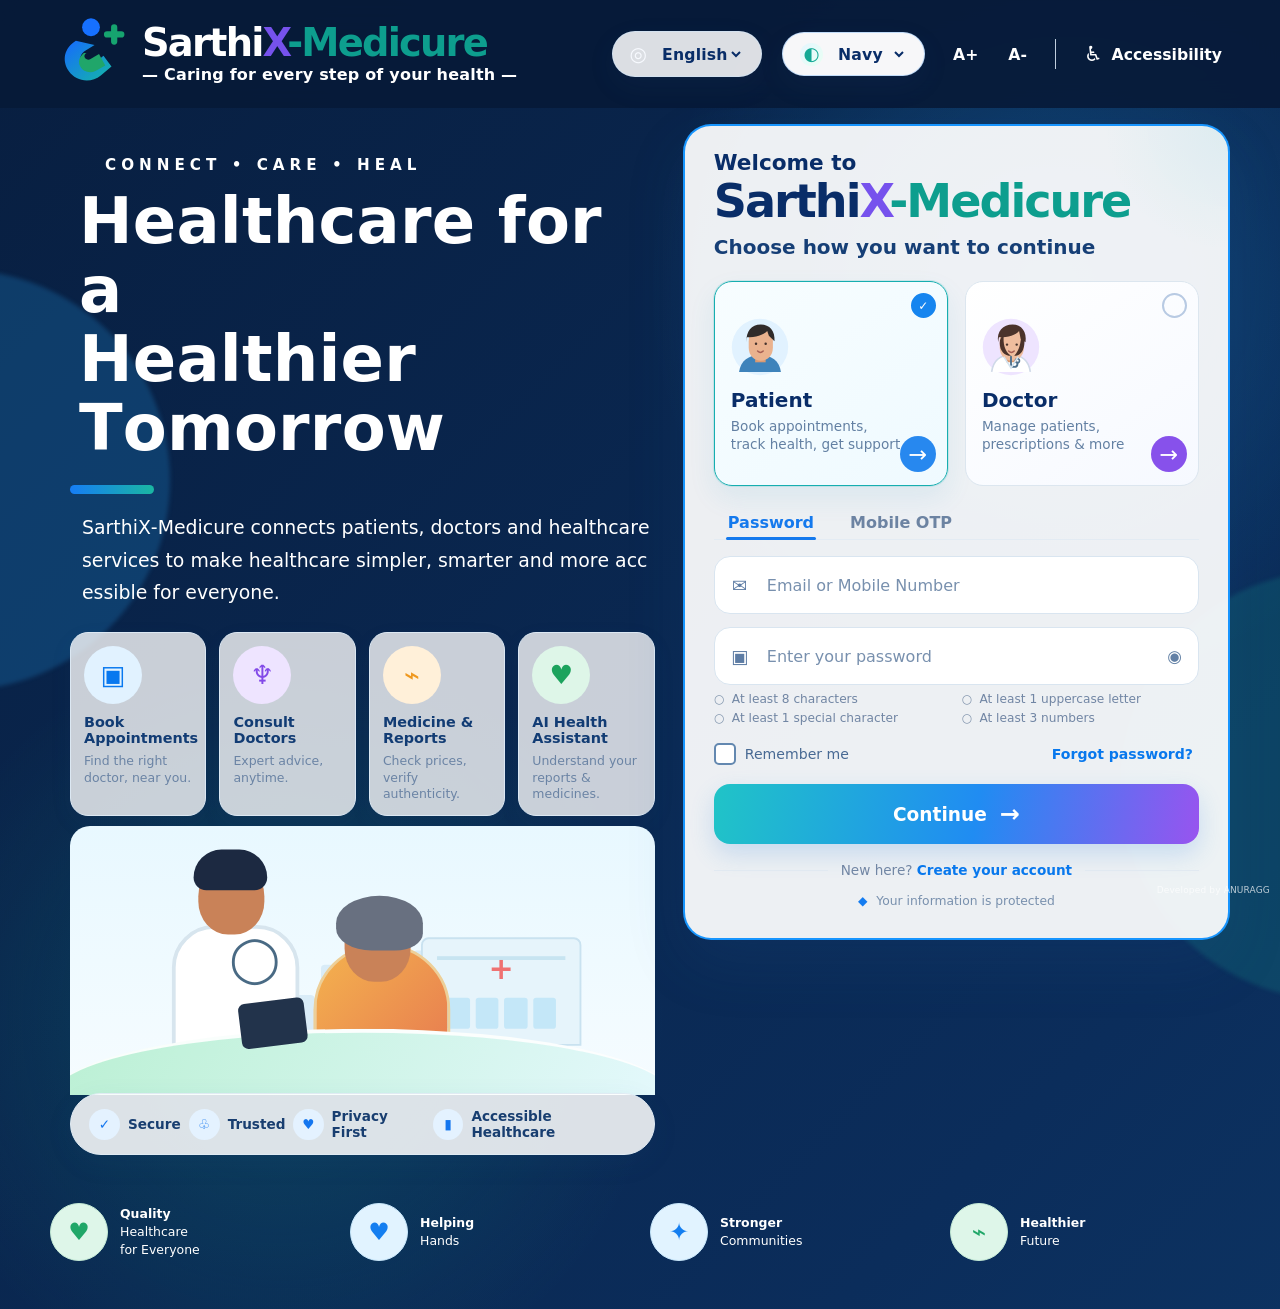
==== index.html @ 6f1f05ec "Upload SarthiX-Medicure project for login" ====
<!DOCTYPE html>
<html lang="en">
<head>
  <meta charset="UTF-8">
  <meta name="viewport" content="width=device-width, initial-scale=1, viewport-fit=cover">
  <meta name="theme-color" content="#f4fbff">
  <meta name="description" content="SarthiX-Medicure — healthcare made simpler, smarter and more accessible.">
  <title>SarthiX-Medicure | Healthcare for a Healthier Tomorrow</title>
  <link rel="stylesheet" href="styles.css">
</head>
<body>
  <div class="page-shell">
    <header class="topbar container">
      <a class="brand" href="#" aria-label="SarthiX-Medicure home">
        <span class="brand-mark" aria-hidden="true">
          <svg viewBox="0 0 92 92" role="img">
            <defs>
              <linearGradient id="logoBlue" x1="0" y1="0" x2="1" y2="1">
                <stop offset="0" stop-color="#1669ff"/>
                <stop offset="1" stop-color="#14b8a6"/>
              </linearGradient>
            </defs>
            <circle cx="46" cy="16" r="10" fill="#1670ff"/>
            <path d="M29 31c-13 8-16 22-8 34 8 12 25 14 36 5l12-10-9-12-11 9c-5 4-12 2-14-3-2-5 0-9 5-12l10-6z" fill="url(#logoBlue)"/>
            <path d="M38 45c-5 4-7 10-4 15 3 6 11 8 17 5l11-6-7-13-10 6c-2 1-5 0-6-2-1-2 0-4 2-5z" fill="#20a66a"/>
            <path d="M64 24h16M72 16v16" stroke="#16a46f" stroke-width="7" stroke-linecap="round"/>
          </svg>
        </span>
        <span class="brand-copy">
          <span class="brand-name"><strong>Sarthi</strong><b>X</b><em>-Medicure</em></span>
          <span class="brand-tagline" lang="hi">— सेहत की हर बात, अपनों के साथ —</span>
        </span>
      </a>

      <div class="utility-nav" aria-label="Accessibility and language controls">
        <label class="language-select">
          <span class="sr-only">Language</span>
          <span class="globe" aria-hidden="true">◎</span>
          <select id="languageSelect">
            <option value="en">English</option>
            <option value="hi">हिन्दी</option>
          </select>
        </label>
        <label class="theme-select">
          <span class="sr-only">Background theme</span>
          <span class="theme-icon" aria-hidden="true">◐</span>
          <select id="themeSelect" aria-label="Background theme">
            <option value="navy">Navy</option>
            <option value="dark">Dark</option>
            <option value="white">White</option>
          </select>
        </label>
        <div class="font-controls" aria-label="Text size">
          <button type="button" id="fontIncrease" aria-label="Increase text size">A+</button>
          <button type="button" id="fontDecrease" aria-label="Decrease text size">A-</button>
        </div>
        <span class="divider" aria-hidden="true"></span>
        <button class="accessibility-btn" id="accessibilityBtn" type="button"
                aria-expanded="false" aria-haspopup="true" aria-controls="accessibilityMenu"
                aria-label="Accessibility options: Accessible Healthcare for Better India">
          <span class="person-icon" aria-hidden="true">♿</span>
          Accessibility
        </button>
      </div>
    </header>

    <main class="main-grid container">
      <section class="hero" aria-labelledby="heroTitle">
        <div class="eyebrow">CONNECT <span>•</span> CARE <span>•</span> HEAL</div>
        <h1 id="heroTitle" lang="en">Healthcare for a<br><span>Healthier</span> Tomorrow</h1>
        <div class="accent-line" aria-hidden="true"></div>
        <p class="hero-description" id="heroDescription" lang="en">
          SarthiX-Medicure connects patients, doctors and healthcare services to make
          healthcare simpler, smarter and more accessible for everyone.
        </p>

        <div class="feature-grid" aria-label="Key services">
          <button class="feature-card" type="button" data-feature="appointments">
            <span class="feature-icon blue" aria-hidden="true">▣</span>
            <strong>Book Appointments</strong>
            <small>Find the right doctor, near you.</small>
          </button>
          <button class="feature-card" type="button" data-feature="doctors">
            <span class="feature-icon purple" aria-hidden="true">♆</span>
            <strong>Consult Doctors</strong>
            <small>Expert advice, anytime.</small>
          </button>
          <button class="feature-card" type="button" data-feature="medicine">
            <span class="feature-icon orange" aria-hidden="true">⌁</span>
            <strong>Medicine &amp; Reports</strong>
            <small>Check prices, verify authenticity.</small>
          </button>
          <button class="feature-card" type="button" data-feature="assistant">
            <span class="feature-icon green" aria-hidden="true">♥</span>
            <strong>AI Health Assistant</strong>
            <small>Understand your reports &amp; medicines.</small>
          </button>
        </div>

        <div class="doctor-scene" aria-hidden="true">
          <div class="scene-stage">
          <div class="skyline">
            <i></i><i></i><i></i><i></i><i></i><i></i>
          </div>
          <div class="hospital">
            <span class="cross">+</span>
            <div class="hospital-windows"><i></i><i></i><i></i><i></i></div>
          </div>
          <div class="doctor-person">
            <div class="hair"></div>
            <div class="head"></div>
            <div class="coat"></div>
            <div class="stethoscope">◯</div>
          </div>
          <div class="patient-person">
            <div class="hair"></div>
            <div class="head"></div>
            <div class="saree"></div>
          </div>
          <div class="tablet"></div>
          <div class="scene-wave"></div>
          </div>
          <img class="doctor-scene-image" src="download.png" alt="">
        </div>

        <div class="trust-bar" aria-label="Trust highlights">
          <span><b class="trust-icon">✓</b> Secure</span>
          <span><b class="trust-icon">♧</b> Trusted</span>
          <span><b class="trust-icon">♥</b> Privacy First</span>
          <span><b class="trust-icon">▮</b> Accessible Healthcare</span>
        </div>
      </section>

      <section class="login-panel" aria-labelledby="loginTitle">
        <div class="login-inner">
          <p class="welcome">Welcome to</p>
          <h2 id="loginTitle"><strong>Sarthi</strong><b>X</b><em>-Medicure</em></h2>
          <p class="choose-text">Choose how you want to continue</p>

          <div class="role-grid" role="radiogroup" aria-label="Choose account type">
            <button class="role-card selected" type="button" role="radio" aria-checked="true" data-role="patient">
              <span class="role-check">✓</span>
              <span class="role-avatar patient-avatar" aria-hidden="true">
                <svg viewBox="0 0 72 72" focusable="false">
                  <circle cx="36" cy="36" r="35" fill="#e1f2ff"/>
                  <path d="M10 67c2-14 12-21 26-21s24 7 26 21" fill="#3e83bb"/>
                  <path d="M30 42h13v13H30z" fill="#d99a73"/>
                  <path d="M22 29c0-11 6-18 15-18s15 7 15 18v8c0 10-7 16-15 16s-15-6-15-16z" fill="#eab28e"/>
                  <path d="M19 30c0-14 6-22 18-22 11 0 18 8 17 21l-7-7-2-6c-5 5-14 8-26 8z" fill="#302b2a"/>
                  <path d="M31 32h.1M43 32h.1" stroke="#46342e" stroke-width="3" stroke-linecap="round"/>
                  <path d="M33 41c2 2 5 2 7 0" fill="none" stroke="#a65f54" stroke-width="1.8" stroke-linecap="round"/>
                </svg>
              </span>
              <span class="role-name">Patient</span>
              <span class="role-description">Book appointments,<br>track health, get support</span>
              <span class="role-arrow" aria-hidden="true">→</span>
            </button>
            <button class="role-card" type="button" role="radio" aria-checked="false" data-role="doctor">
              <span class="role-check"></span>
              <span class="role-avatar doctor-avatar" aria-hidden="true">
                <svg viewBox="0 0 72 72" focusable="false">
                  <circle cx="36" cy="36" r="35" fill="#eee4ff"/>
                  <path d="M12 67c2-14 11-21 24-21s22 7 24 21" fill="#fff" stroke="#cfd9e8" stroke-width="2"/>
                  <path d="M30 42h13v13H30z" fill="#d99a73"/>
                  <path d="M22 28c0-11 6-18 15-18s15 7 15 18v9c0 10-7 16-15 16s-15-6-15-16z" fill="#efbd9e"/>
                  <path d="M20 30c-2-14 6-22 18-22 11 0 18 9 16 22l-6-4-2-10c-4 5-13 8-25 8z" fill="#4b332b"/>
                  <path d="M27 21c-1 11 1 20 9 26-8 0-14-6-14-16 0-5 2-8 5-10zM49 20c4 5 5 12 2 19-2 5-6 8-11 8 7-7 8-17 9-27z" fill="#4b332b"/>
                  <path d="M31 33h.1M43 33h.1" stroke="#49352e" stroke-width="3" stroke-linecap="round"/>
                  <path d="M33 41c2 2 5 2 7 0" fill="none" stroke="#a65f54" stroke-width="1.8" stroke-linecap="round"/>
                  <path d="M36 48v9c0 5 8 5 8 0v-2" fill="none" stroke="#4d6f8c" stroke-width="2.3" stroke-linecap="round"/>
                  <circle cx="44" cy="53" r="2.5" fill="none" stroke="#4d6f8c" stroke-width="2"/>
                  <path d="M27 48l9 14 9-14" fill="none" stroke="#d4e3ef" stroke-width="2"/>
                </svg>
              </span>
              <span class="role-name">Doctor</span>
              <span class="role-description">Manage patients,<br>prescriptions &amp; more</span>
              <span class="role-arrow" aria-hidden="true">→</span>
            </button>
          </div>

          <div class="auth-tabs" role="tablist" aria-label="Sign in method">
            <button class="auth-tab active" type="button" role="tab" aria-selected="true" data-auth="password">Password</button>
            <button class="auth-tab" type="button" role="tab" aria-selected="false" data-auth="otp">Mobile OTP</button>
          </div>

          <form id="loginForm" novalidate>
            <div class="field">
              <label for="identity">Email or Mobile Number</label>
              <div class="input-wrap">
                <span class="input-icon" id="identityIcon" aria-hidden="true">✉</span>
                <span class="phone-prefix hidden" id="identityPhonePrefix" aria-hidden="true">
                  <svg class="phone-icon" viewBox="0 0 24 24" focusable="false">
                    <path d="M22 16.92v3a2 2 0 0 1-2.18 2A19.8 19.8 0 0 1 11.19 18a19.5 19.5 0 0 1-6-6A19.8 19.8 0 0 1 2.09 3.18 2 2 0 0 1 4.08 1h3a2 2 0 0 1 2 1.72c.12.96.35 1.9.69 2.8a2 2 0 0 1-.45 2.11L8.05 8.9a16 16 0 0 0 6 6l1.27-1.27a2 2 0 0 1 2.11-.45c.9.34 1.84.57 2.8.69A2 2 0 0 1 22 16.92z"/>
                  </svg>
                  +91
                </span>
                <input id="identity" name="identity" type="text" autocomplete="username"
                       placeholder="Email or Mobile Number" required>
              </div>
              <small class="field-error" id="identityError" aria-live="polite"></small>
            </div>

            <div class="field password-field" id="passwordField">
              <label for="password">Password</label>
              <div class="input-wrap">
                <span class="input-icon" aria-hidden="true">▣</span>
                <input id="password" name="password" type="password" autocomplete="current-password"
                       placeholder="Enter your password" required minlength="8" aria-describedby="loginPasswordChecklist">
                <button class="eye-btn" id="togglePassword" type="button" aria-label="Show password">◉</button>
              </div>
              <small class="field-error" id="passwordError" aria-live="polite"></small>
              <ul class="password-checklist" id="loginPasswordChecklist" aria-label="Password requirements">
                <li data-password-check="length">At least 8 characters</li>
                <li data-password-check="uppercase">At least 1 uppercase letter</li>
                <li data-password-check="special">At least 1 special character</li>
                <li data-password-check="digits">At least 3 numbers</li>
              </ul>
            </div>

            <div class="otp-field field hidden" id="otpField">
              <label for="otp">6-digit OTP</label>
              <div class="input-wrap">
                <span class="input-icon" aria-hidden="true">#</span>
                <input id="otp" name="otp" inputmode="numeric" autocomplete="one-time-code"
                       placeholder="Enter 6-digit OTP" maxlength="6">
              </div>
              <small class="field-error" id="otpError" aria-live="polite"></small>
            </div>

            <div class="form-options" id="passwordOptions">
              <label class="check-label">
                <input id="rememberMe" type="checkbox">
                <span class="custom-check"></span>
                Remember me
              </label>
              <button class="text-link" id="forgotPassword" type="button">Forgot password?</button>
            </div>

            <button class="continue-btn" id="continueBtn" type="submit">
              <span id="continueText">Continue</span>
              <span class="btn-arrow" aria-hidden="true">→</span>
              <span class="spinner" aria-hidden="true"></span>
            </button>

            <div class="create-account">
              <span></span>
              <p>New here? <button type="button" id="createAccount">Create your account</button></p>
              <span></span>
            </div>

            <p class="security-note">
              <span aria-hidden="true">◆</span>
              Your information is protected
            </p>
          </form>
        </div>
      </section>
    </main>

    <div class="side-values container" aria-label="SarthiX values">
      <div><span class="value-icon green">♥</span><p><b>Quality</b><br>Healthcare<br>for Everyone</p></div>
      <div><span class="value-icon blue">♥</span><p><b>Helping</b><br>Hands</p></div>
      <div><span class="value-icon blue">✦</span><p><b>Stronger</b><br>Communities</p></div>
      <div><span class="value-icon green">⌁</span><p><b>Healthier</b><br>Future</p></div>
    </div>
  </div>

  <div class="toast" id="toast" role="status" aria-live="polite"></div>

  <dialog class="modal" id="modal">
    <button class="modal-close" id="modalClose" type="button" aria-label="Close">×</button>
    <div id="modalContent"></div>
  </dialog>

  <div class="accessibility-menu" id="accessibilityMenu" hidden>
    <strong>Accessibility</strong>
    <label><input type="checkbox" id="contrastToggle"> High contrast</label>
    <label><input type="checkbox" id="motionToggle"> Reduce motion</label>
  </div>

  <small class="developer-credit">Developed by ANURAGG</small>

  <script src="script.js"></script>
</body>
</html>
---- styles.css ----
*
{
  box-sizing:border-box
}
@property --page-start
{
  syntax:"<color>";
  inherits:true;
  initial-value:#fff
}
@property --page-middle
{
  syntax:"<color>";
  inherits:true;
  initial-value:#f5fbff
}
@property --page-end
{
  syntax:"<color>";
  inherits:true;
  initial-value:#eefaff
}
@property --page-glow-one
{
  syntax:"<color>";
  inherits:true;
  initial-value:rgba(94,203,255,.18)
}
@property --page-glow-two
{
  syntax:"<color>";
  inherits:true;
  initial-value:rgba(110,238,198,.16)
}
@property --ambient-one
{
  syntax:"<color>";
  inherits:true;
  initial-value:rgba(128,207,255,.18)
}
@property --ambient-two
{
  syntax:"<color>";
  inherits:true;
  initial-value:rgba(90,227,184,.14)
}
:root
{
  --navy:#092d68;
  --blue:#1680f5;
  --teal:#13a995;
  --green:#20a765;
  --purple:#8552ee;
  --ink:#173f77;
  --muted:#6681a7;
  --line:#d8e5f2;
  --white:#fff;
  --bg:#f5fbff;
  --page-start:#fff;
  --page-middle:#f5fbff;
  --page-end:#eefaff;
  --page-glow-one:rgba(94,203,255,.18);
  --page-glow-two:rgba(110,238,198,.16);
  --ambient-one:rgba(128,207,255,.18);
  --ambient-two:rgba(90,227,184,.14);
  --shadow:0 24px 60px rgba(32,94,151,.13);
  --radius:28px;
  --scale:1;
}
html
{
  font-size:calc(16px * var(--scale));
  scroll-behavior:smooth
}
body
{
  margin:0;
  min-height:100vh;
  min-height:100dvh;
  font-family:Inter,ui-sans-serif,system-ui,-apple-system,BlinkMacSystemFont,"Segoe UI",sans-serif;
  color:var(--navy);
  background:
    radial-gradient(circle at 82% 22%,var(--page-glow-one),transparent 25rem),
    radial-gradient(circle at 22% 78%,var(--page-glow-two),transparent 24rem),
    linear-gradient(135deg,var(--page-start) 0%,var(--page-middle) 54%,var(--page-end) 100%);
  background-size:auto,auto,200% 200%;
  background-position:50% 50%,50% 50%,0% 50%;
  animation:bodyBackgroundFlow 24s ease-in-out infinite alternate;
  transition:
    --page-start .8s ease,
    --page-middle .8s ease,
    --page-end .8s ease,
    --page-glow-one .8s ease,
    --page-glow-two .8s ease,
    --ambient-one .8s ease,
    --ambient-two .8s ease;
  overflow-x:hidden
}
body[data-theme="navy"],body[data-theme="dark"]
{
  --navy:#f7faff;
  --ink:#f0f5ff;
  --muted:#c1d0e4
}
body[data-theme="navy"] .brand-name,
body[data-theme="navy"] .brand-tagline,
body[data-theme="navy"] .utility-nav>.font-controls button,
body[data-theme="navy"] .utility-nav>.accessibility-btn,
body[data-theme="navy"] .hero .eyebrow,
body[data-theme="navy"] .hero .eyebrow span,
body[data-theme="navy"] .hero h1,
body[data-theme="navy"] .hero h1 .hero-title-accent,
body[data-theme="navy"] .hero .hero-description,
body[data-theme="navy"] .side-values p,
body[data-theme="navy"] .side-values p b
{
  color:#fff
}
body[data-theme="dark"]
{
  --navy:#63aaff;
  --ink:#80bcff;
  --muted:#a4bddc;
  --blue:#458fff;
  --teal:#ff536b;
  --green:#ff536b
}
body[data-theme="dark"] .brand-name,
body[data-theme="dark"] .utility-nav>.font-controls button,
body[data-theme="dark"] .utility-nav>.accessibility-btn,
body[data-theme="dark"] .hero .eyebrow,
body[data-theme="dark"] .hero h1,
body[data-theme="dark"] .hero .hero-description,
body[data-theme="dark"] .side-values p,
body[data-theme="dark"] .side-values p b
{
  color:#72b2ff
}
body[data-theme="dark"] .brand-name em,
body[data-theme="dark"] .brand-tagline,
body[data-theme="dark"] .hero .eyebrow span,
body[data-theme="dark"] .hero h1 .hero-title-accent,
body[data-theme="dark"] .side-values .value-icon
{
  color:#ff6278
}
body[data-theme="dark"] .accent-line
{
  background:linear-gradient(90deg,#458fff,#ff536b)
}
body[data-theme="white"] .brand-name,
body[data-theme="white"] .brand-tagline,
body[data-theme="white"] .utility-nav>.font-controls button,
body[data-theme="white"] .utility-nav>.accessibility-btn,
body[data-theme="white"] .hero .eyebrow,
body[data-theme="white"] .hero h1,
body[data-theme="white"] .hero .hero-description,
body[data-theme="white"] .side-values p,
body[data-theme="white"] .side-values p b
{
  color:#111
}
body[data-theme="navy"] .topbar::before
{
  background:rgba(7,26,56,.9)
}
body[data-theme="dark"] .topbar::before
{
  background:rgba(16,19,27,.92)
}
.login-panel,.modal
{
  --navy:#092d68;
  --ink:#173f77;
  --muted:#6681a7
}
@keyframes bodyBackgroundFlow
{
  0%
  {
    background-position:50% 50%,50% 50%,0% 50%
  }
  100%
  {
    background-position:50% 50%,50% 50%,100% 50%
  }
}
body:before,body:after
{
  content:"";
  position:fixed;
  z-index:-1;
  pointer-events:none;
  border-radius:50%;
  filter:blur(2px)
}
body:before
{
  width:420px;
  height:420px;
  left:-250px;
  top:30%;
  background:var(--ambient-one);
  animation:ambientDriftOne 20s ease-in-out infinite alternate
}
body:after
{
  width:430px;
  height:430px;
  right:-270px;
  bottom:-100px;
  background:var(--ambient-two);
  animation:ambientDriftTwo 24s ease-in-out infinite alternate
}
@keyframes ambientDriftOne
{
  from
  {
    transform:translate3d(0,0,0) scale(1)
  }
  to
  {
    transform:translate3d(95px,-35px,0) scale(1.14)
  }
}
@keyframes ambientDriftTwo
{
  from
  {
    transform:translate3d(0,0,0) scale(1)
  }
  to
  {
    transform:translate3d(-90px,-55px,0) scale(1.12)
  }
}
button,input,select
{
  font:inherit
}
button
{
  cursor:pointer
}
button:focus-visible,input:focus-visible,select:focus-visible
{
  outline:3px solid rgba(22,128,245,.35);
  outline-offset:3px
}
.container
{
  width:min(1410px,calc(100% - 80px));
  margin-inline:auto
}
.topbar
{
  min-height:108px;
  display:flex;
  align-items:center;
  justify-content:space-between;
  gap:24px
}
.brand
{
  display:flex;
  align-items:center;
  gap:10px;
  text-decoration:none;
  color:inherit
}
.brand-mark
{
  width:82px;
  height:82px;
  display:grid;
  place-items:center
}
.brand-mark svg
{
  width:100%;
  height:100%
}
.brand-copy
{
  display:flex;
  flex-direction:column;
  gap:2px
}
.brand-name
{
  font-size:2.4rem;
  letter-spacing:-1.8px;
  line-height:1;
  font-weight:700;
  color:var(--navy)
}
.brand-name b,.login-panel h2 b
{
  color:#7652ed
}
.brand-name em,.login-panel h2 em
{
  font-style:normal;
  color:#0d9e8e
}
.brand-tagline
{
  font-size:1rem;
  font-weight:700;
  color:#139c84;
  letter-spacing:.2px;
  text-align:center
}
.utility-nav
{
  display:flex;
  align-items:center;
  gap:20px;
  color:var(--navy);
  font-size:.98rem
}
.language-select,.theme-select
{
  display:flex;
  align-items:center;
  gap:11px;
  background:rgba(255,255,255,.86);
  border:1px solid rgba(211,226,241,.95);
  border-radius:999px;
  padding:10px 17px;
  box-shadow:0 10px 28px rgba(41,94,146,.09);
  transition:box-shadow .2s ease,transform .2s ease,border-color .2s ease
}
.theme-select
{
  min-height:44px;
  border-radius:999px;
  padding:9px 17px;
  background:rgba(255,255,255,.97);
  border-color:rgba(22,128,245,.24)
}
.language-select:hover,.theme-select:hover
{
  transform:translateY(-1px);
  border-color:rgba(22,128,245,.4)
}
.language-select:focus-within,.theme-select:focus-within
{
  box-shadow:0 0 0 3px rgba(22,128,245,.16),0 10px 28px rgba(41,94,146,.09)
}
.language-select select,.theme-select select
{
  border:0;
  border-radius:999px;
  background:transparent;
  color:#092d68;
  font-weight:700;
  letter-spacing:.2px;
  outline:0;
  cursor:pointer
}
.globe
{
  font-size:1.25rem
}
.theme-icon
{
  display:grid;
  place-items:center;
  width:23px;
  height:23px;
  border-radius:50%;
  color:#13a995;
  font-size:1.15rem;
  line-height:1;
  background:linear-gradient(135deg,#e5f6ff,#e9fff3)
}
.font-controls
{
  display:flex;
  gap:14px
}
.font-controls button,.accessibility-btn
{
  border:0;
  background:transparent;
  color:var(--navy);
  font-weight:700;
  padding:8px
}
.divider
{
  width:1px;
  height:30px;
  background:#bfcddd
}
.accessibility-btn
{
  display:flex;
  align-items:center;
  gap:9px
}
.person-icon
{
  font-size:1.3rem
}
.main-grid
{
  display:grid;
  grid-template-columns:minmax(0,1.05fr) minmax(480px,.95fr);
  gap:28px;
  align-items:start;
  padding:16px 0 44px
}
.hero
{
  padding:32px 0 0 70px;
  min-width:0;
  container:hero/inline-size
}
.eyebrow
{
  font-weight:800;
  letter-spacing:5px;
  color:#315d91;
  font-size:.95rem;
  margin-bottom:13px;
  margin-left:35px
}
.eyebrow span
{
  color:#2e9ca0
}
.hero h1
{
  font-size:clamp(3.3rem,5vw,5.15rem);
  font-weight:800;
  line-height:1.08;
  letter-spacing:.2px;
  margin:0 0 0 9px;
  color:var(--navy);
  max-width:780px
}
.hero h1 .hero-title-accent
{
  color:#10a995
}
.hero-language-change
{
  animation:heroLanguageIn .65s ease both
}
.language-change
{
  animation:interfaceLanguageIn .4s ease both
}
@keyframes interfaceLanguageIn
{
  from
  {
    opacity:.35;
    transform:translateY(5px)
  }
  to
  {
    opacity:1;
    transform:translateY(0)
  }
}
@keyframes heroLanguageIn
{
  from
  {
    opacity:0;
    transform:translateY(12px)
  }
  to
  {
    opacity:1;
    transform:translateY(0)
  }
}
.hero-letter
{
  display:inline-block;
  opacity:0;
  animation:heroLetterIn .35s ease forwards;
  animation-delay:calc(var(--letter-index)*45ms)
}
.hero-description .hero-letter
{
  animation-delay:calc(var(--letter-index)*12ms)
}
@keyframes heroLetterIn
{
  from
  {
    opacity:0;
    transform:translateY(.3em)
  }
  to
  {
    opacity:1;
    transform:translateY(0)
  }
}
.reduced-motion .hero-language-change
{
  animation:none
}
.reduced-motion .hero-letter
{
  opacity:1;
  animation:none
}
.accent-line
{
  width:84px;
  height:9px;
  border-radius:99px;
  margin:22px 0 17px;
  background:linear-gradient(90deg,#167df5,#1ab7a2)
}
.hero-description
{
  font-size:1.18rem;
  line-height:1.7;
  color:#55749b;
  max-width:690px;
  margin:0 0 24px 12px
}
.feature-grid
{
  display:grid;
  grid-template-columns:repeat(4,minmax(0,1fr));
  gap:13px;
  max-width:760px
}
.feature-card
{
  min-height:160px;
  text-align:left;
  border:1px solid #dce8f3;
  border-radius:18px;
  background:rgba(255,255,255,.78);
  padding:13px 13px 12px;
  box-shadow:0 8px 24px rgba(53,102,151,.06);
  transition:.22s ease;
  display:flex;
  flex-direction:column;
  align-items:flex-start
}
.feature-card:hover
{
  transform:translateY(-5px);
  box-shadow:0 18px 35px rgba(45,105,155,.13);
  border-color:#b9d8f3
}
.feature-icon
{
  width:58px;
  height:58px;
  border-radius:50%;
  display:grid;
  place-items:center;
  font-size:1.65rem;
  margin-bottom:10px
}
.feature-icon.blue
{
  background:#e1f2ff;
  color:#0878ef
}
.feature-icon.purple
{
  background:#eee4ff;
  color:#8249e8
}
.feature-icon.orange
{
  background:#fff0d9;
  color:#ef981e
}
.feature-icon.green
{
  background:#def6e8;
  color:#1ca35d
}
.feature-card strong
{
  font-size:.9rem;
  color:#123c74
}
.feature-card small
{
  color:#6b84a5;
  line-height:1.35;
  margin-top:7px;
  font-size:.78rem
}
.doctor-scene
{
  height:285px;
  margin-top:10px;
  position:relative;
  overflow:hidden;
  border-radius:20px 20px 0 0;
  background:linear-gradient(#e8f8ff,#f6fcff)
}
.scene-stage
{
  position:absolute;
  left:0;
  top:0;
  width:100%;
  height:285px;
  transform-origin:0 0
}
.scene-stage,.doctor-scene-image
{
  transition:opacity .7s ease
}
.doctor-scene-image
{
  position:absolute;
  inset:0;
  width:100%;
  height:100%;
  object-fit:cover;
  object-position:center;
  opacity:0
}
.doctor-scene.show-image .scene-stage
{
  opacity:0
}
.doctor-scene.show-image .doctor-scene-image
{
  opacity:1
}
.skyline
{
  position:absolute;
  left:0;
  right:0;
  bottom:58px;
  height:105px;
  display:flex;
  align-items:end;
  gap:7px;
  opacity:.55;
  padding-left:35%
}
.skyline i
{
  display:block;
  width:42px;
  background:#c7e1f3;
  border-radius:4px 4px 0 0
}
.skyline i:nth-child(1)
{
  height:48px
}
.skyline i:nth-child(2)
{
  height:80px
}
.skyline i:nth-child(3)
{
  height:62px
}
.skyline i:nth-child(4)
{
  height:95px
}
.skyline i:nth-child(5)
{
  height:55px
}
.skyline i:nth-child(6)
{
  height:75px
}
.hospital
{
  position:absolute;
  width:170px;
  height:115px;
  bottom:52px;
  left:60%;
  background:#e6f4fb;
  border:2px solid #c9e2f0;
  border-radius:8px 8px 0 0
}
.hospital:before
{
  content:"";
  position:absolute;
  inset:18px 15px auto;
  height:4px;
  background:#c7e4f1
}
.cross
{
  position:absolute;
  top:12px;
  left:50%;
  transform:translateX(-50%);
  font-size:2rem;
  color:#ef7272;
  font-weight:900
}
.hospital-windows
{
  position:absolute;
  left:25px;
  right:25px;
  bottom:16px;
  display:grid;
  grid-template-columns:repeat(4,1fr);
  gap:6px
}
.hospital-windows i
{
  height:33px;
  background:#c4e7f8;
  border-radius:3px
}
.doctor-person,.patient-person
{
  position:absolute;
  bottom:45px
}
.doctor-person
{
  left:15%;
  width:165px;
  height:220px
}
.patient-person
{
  left:40%;
  width:160px;
  height:170px
}
.doctor-person .head,.patient-person .head
{
  position:absolute;
  width:70px;
  height:78px;
  border-radius:48% 48% 45% 45%;
  background:#c98258;
  top:17px;
  left:43px;
  z-index:2
}
.doctor-person .hair
{
  position:absolute;
  width:78px;
  height:43px;
  border-radius:55px 55px 25px 25px;
  background:#1c2941;
  top:5px;
  left:38px;
  z-index:3
}
.doctor-person .coat
{
  position:absolute;
  bottom:0;
  left:15px;
  width:135px;
  height:135px;
  border-radius:45px 45px 8px 8px;
  background:#fff;
  border:4px solid #d7e5ee
}
.stethoscope
{
  position:absolute;
  z-index:4;
  left:76px;
  top:92px;
  color:#496a84;
  font-size:3rem
}
.patient-person .hair
{
  position:absolute;
  width:92px;
  height:58px;
  border-radius:55% 55% 35% 45%;
  background:#687080;
  top:4px;
  left:34px;
  z-index:3
}
.patient-person .saree
{
  position:absolute;
  bottom:0;
  left:10px;
  width:145px;
  height:115px;
  border-radius:70px 70px 8px 8px;
  background:linear-gradient(135deg,#f4b34e,#e87e50);
  border:3px solid #edcf98
}
.tablet
{
  position:absolute;
  width:70px;
  height:48px;
  border-radius:7px;
  background:#22334b;
  left:29%;
  bottom:52px;
  transform:rotate(-7deg);
  z-index:6
}
.scene-wave
{
  position:absolute;
  left:-3%;
  right:-3%;
  bottom:-75px;
  height:145px;
  border-radius:50% 50% 0 0;
  background:linear-gradient(120deg,#baf0d3,#e7f9ff);
  border-top:4px solid rgba(255,255,255,.9)
}
.trust-bar
{
  display:flex;
  align-items:center;
  justify-content:space-around;
  gap:8px;
  background:rgba(255,255,255,.86);
  border:1px solid #e0ebf3;
  border-radius:999px;
  padding:14px 18px;
  margin-top:-2px;
  position:relative;
  z-index:3;
  box-shadow:0 8px 28px rgba(36,92,137,.08);
  max-width:760px
}
.trust-bar span
{
  display:flex;
  align-items:center;
  gap:8px;
  font-size:.85rem;
  font-weight:700;
  color:#183e70
}
.trust-icon
{
  display:grid;
  place-items:center;
  width:31px;
  height:31px;
  border-radius:50%;
  background:#e4f2ff;
  color:#1476ef
}
.login-panel
{
  background:rgba(255,255,255,.93);
  border:2px solid rgba(0,140,255,.9);
  border-radius:28px;
  box-shadow:var(--shadow);
  padding:24px 29px 30px;
  position:relative;
  overflow:hidden
}
.login-panel:after
{
  content:"";
  position:absolute;
  width:260px;
  height:260px;
  right:-130px;
  top:-130px;
  background:radial-gradient(circle,rgba(36,186,195,.08),transparent 68%);
  pointer-events:none
}
.login-inner
{
  position:relative;
  z-index:1
}
.welcome
{
  font-size:1.35rem;
  font-weight:700;
  margin:0 0 2px;
  color:var(--navy)
}
.login-panel h2
{
  font-size:clamp(2.2rem,3.6vw,3.25rem);
  letter-spacing:-2px;
  line-height:1.05;
  margin:0 0 10px;
  color:var(--navy)
}
.login-panel h2 strong
{
  font-weight:800
}
.login-panel h2 em
{
  font-style:normal
}
.choose-text
{
  font-size:1.25rem;
  margin:0 0 22px;
  color:#163f76;
  font-weight:600
}
.role-grid
{
  display:grid;
  grid-template-columns:1fr 1fr;
  gap:17px;
  margin-bottom:20px
}
.role-card
{
  min-height:205px;
  position:relative;
  border:1.5px solid #dce6ef;
  border-radius:18px;
  background:linear-gradient(145deg,#fff,#f6f9ff);
  padding:16px;
  text-align:left;
  color:var(--navy);
  transition:.22s ease;
  overflow:hidden
}
.role-card:hover
{
  transform:translateY(-3px);
  box-shadow:0 12px 28px rgba(49,101,149,.11)
}
.role-card.selected
{
  border-color:#16aeb0;
  box-shadow:0 0 0 1px rgba(22,174,176,.15),0 12px 28px rgba(32,145,190,.09);
  background:linear-gradient(145deg,#f7fdff,#effaff)
}
.role-check
{
  position:absolute;
  right:11px;
  top:11px;
  width:25px;
  height:25px;
  border-radius:50%;
  border:2px solid #b8cae3;
  color:#fff;
  display:grid;
  place-items:center;
  font-size:.75rem
}
.selected .role-check
{
  background:#1685ef;
  border-color:#1685ef
}
.role-avatar
{
  display:block;
  font-size:3.1rem;
  line-height:1;
  margin:3px 0 12px
}
.role-name
{
  display:block;
  font-size:1.25rem;
  font-weight:800
}
.role-description
{
  display:block;
  color:#6380a3;
  font-size:.85rem;
  line-height:1.35;
  margin-top:5px
}
.role-arrow
{
  position:absolute;
  right:11px;
  bottom:13px;
  width:36px;
  height:36px;
  border-radius:50%;
  display:grid;
  place-items:center;
  background:#2788ef;
  color:#fff;
  font-size:1.4rem
}
.role-card:nth-child(2) .role-arrow
{
  background:#8751eb
}
.role-card.selected .role-avatar
{
  animation:roleAvatarIn .45s cubic-bezier(.2,.8,.25,1.25) both
}
@keyframes roleAvatarIn
{
  from
  {
    opacity:.45;
    transform:translateY(10px) scale(.78)
  }
  to
  {
    opacity:1;
    transform:translateY(0) scale(1)
  }
}
.role-avatar svg
{
  width:58px;
  height:58px;
  display:block
}
.auth-tabs
{
  display:flex;
  gap:8px;
  border-bottom:1px solid #e3ebf3;
  margin:4px 0 16px
}
.auth-tab
{
  border:0;
  background:transparent;
  color:#6c83a2;
  padding:7px 14px;
  font-weight:800;
  position:relative
}
.auth-tab.active
{
  color:#1479ed
}
.auth-tab.active:after
{
  content:"";
  position:absolute;
  left:12px;
  right:12px;
  bottom:-1px;
  height:3px;
  border-radius:4px;
  background:#1479ed
}
.field
{
  margin-bottom:13px
}
.field label
{
  position:absolute;
  width:1px;
  height:1px;
  padding:0;
  margin:-1px;
  overflow:hidden;
  clip:rect(0,0,0,0);
  white-space:nowrap;
  border:0
}
.input-wrap
{
  height:58px;
  border:1.5px solid #d9e5f0;
  border-radius:16px;
  display:flex;
  align-items:center;
  background:#fff;
  transition:.18s ease
}
.input-wrap:focus-within
{
  border-color:#2b8af1;
  box-shadow:0 0 0 4px rgba(43,138,241,.09)
}
.input-icon
{
  width:50px;
  text-align:center;
  color:#5d7ca4;
  font-size:1.15rem
}
.phone-prefix
{
  flex:none;
  display:flex;
  align-items:center;
  gap:5px;
  padding:0 12px;
  color:#55749b;
  font-size:.9rem;
  font-weight:800;
  white-space:nowrap
}
.phone-icon
{
  width:16px;
  height:16px;
  fill:none;
  stroke:currentColor;
  stroke-width:2;
  stroke-linecap:round;
  stroke-linejoin:round
}
.phone-input-wrap
{
  height:50px;
  border:1px solid #d8e4ef;
  border-radius:12px
}
.phone-input-wrap input
{
  flex:1;
  width:0;
  min-width:0;
  height:100%;
  border:0;
  border-radius:0;
  padding:0 10px;
  outline:0;
  background:transparent;
  color:var(--navy);
  box-shadow:none
}
.phone-input-wrap input:focus
{
  box-shadow:none
}
.input-wrap input
{
  flex:1;
  height:100%;
  border:0;
  outline:0;
  background:transparent;
  color:#173f77;
  font-size:max(16px,1rem);
  min-width:0
}
.input-wrap input::placeholder
{
  color:#7890ae
}
.eye-btn
{
  border:0;
  background:transparent;
  color:#6280a5;
  padding:12px 16px;
  font-size:1.05rem
}
.field-error
{
  display:block;
  color:#c63c3c;
  font-size:.78rem;
  min-height:0;
  margin-top:5px
}
.field.invalid .input-wrap
{
  border-color:#d95c5c;
  background:#fff9f9
}
.hidden
{
  display:none!important
}
.form-options
{
  display:flex;
  align-items:center;
  justify-content:space-between;
  margin:3px 0 19px;
  color:#486a94;
  font-size:.88rem
}
.check-label
{
  display:flex;
  align-items:center;
  gap:9px;
  cursor:pointer
}
.check-label input
{
  position:absolute;
  opacity:0
}
.custom-check
{
  width:22px;
  height:22px;
  border:2px solid #6388b0;
  border-radius:5px;
  background:#fff;
  display:grid;
  place-items:center
}
.check-label input:checked+.custom-check
{
  background:#147cf0;
  border-color:#147cf0
}
.check-label input:checked+.custom-check:after
{
  content:"✓";
  color:#fff;
  font-weight:900
}
.text-link
{
  border:0;
  background:transparent;
  color:#0878ed;
  font-weight:700
}
.continue-btn
{
  width:100%;
  height:60px;
  border:0;
  border-radius:16px;
  background:linear-gradient(100deg,#20c4c7,#208cf2 54%,#9854ef);
  color:#fff;
  font-size:1.16rem;
  font-weight:800;
  display:flex;
  align-items:center;
  justify-content:center;
  gap:13px;
  box-shadow:0 10px 25px rgba(45,135,225,.2);
  transition:.2s ease
}
.continue-btn:hover
{
  transform:translateY(-2px);
  box-shadow:0 15px 32px rgba(45,135,225,.25)
}
.continue-btn.loading
{
  opacity:.78;
  pointer-events:none
}
.btn-arrow
{
  font-size:1.5rem
}
.spinner
{
  display:none;
  width:20px;
  height:20px;
  border:3px solid rgba(255,255,255,.45);
  border-top-color:#fff;
  border-radius:50%;
  animation:spin .8s linear infinite
}
.loading .spinner
{
  display:block
}
.loading .btn-arrow
{
  display:none
}
.create-account
{
  display:grid;
  grid-template-columns:1fr auto 1fr;
  align-items:center;
  gap:13px;
  margin:18px 0 16px;
  color:#7186a4
}
.create-account span
{
  height:1px;
  background:#e1e9f1
}
.create-account p
{
  margin:0;
  font-size:.85rem;
  white-space:nowrap
}
.create-account button
{
  border:0;
  background:transparent;
  color:#0878ed;
  font-weight:800;
  padding:0
}
.security-note
{
  margin:0;
  text-align:center;
  color:#7890ad;
  font-size:.77rem
}
.security-note span
{
  color:#147cf0;
  margin-right:5px
}
.side-values
{
  display:grid;
  grid-template-columns:repeat(4,minmax(0,1fr));
  gap:20px;
  padding:4px 0 48px
}
.side-values>div
{
  display:flex;
  align-items:center;
  gap:12px
}
.side-values p
{
  margin:0;
  color:#486889;
  font-size:.78rem;
  line-height:1.45
}
.side-values p b
{
  color:#244b79
}
.value-icon
{
  flex:0 0 58px;
  width:58px;
  height:58px;
  border-radius:50%;
  display:grid;
  place-items:center;
  font-size:1.5rem
}
.value-icon.green
{
  background:#def6e9;
  color:#20a768;
  border:1px solid #c4ead5
}
.value-icon.blue
{
  background:#e1f3ff;
  color:#147ef0;
  border:1px solid #c8e7fb
}
.toast
{
  position:fixed;
  left:50%;
  bottom:calc(25px + env(safe-area-inset-bottom,0px));
  width:max-content;
  max-width:calc(100vw - 28px);
  text-align:center;
  transform:translate(-50%,30px);
  opacity:0;
  pointer-events:none;
  background:#103969;
  color:#fff;
  padding:13px 20px;
  border-radius:999px;
  box-shadow:0 15px 40px rgba(14,55,94,.22);
  transition:.25s;
  z-index:100;
  font-size:.9rem
}
.toast.show
{
  opacity:1;
  transform:translate(-50%,0)
}
.developer-credit
{
  position:fixed;
  right:10px;
  bottom:calc(5px + env(safe-area-inset-bottom,0px));
  z-index:5;
  color:#7186a4;
  font-size:9px;
  line-height:1;
  letter-spacing:.15px;
  opacity:.72;
  pointer-events:none
}
body[data-theme="navy"] .developer-credit
{
  color:#fff
}
body[data-theme="white"] .developer-credit
{
  color:#111
}
body[data-theme="dark"] .developer-credit
{
  color:#458fff;
  background:linear-gradient(90deg,#458fff,#ff536b);
  background-clip:text;
  -webkit-background-clip:text;
  -webkit-text-fill-color:transparent
}
.modal
{
  border:0;
  border-radius:22px;
  padding:0;
  max-width:430px;
  width:calc(100% - 30px);
  max-height:calc(100dvh - 30px);
  overflow:auto;
  box-shadow:0 30px 80px rgba(0,40,80,.25);
  color:var(--navy)
}
.modal::backdrop
{
  background:rgba(10,39,70,.35);
  backdrop-filter:blur(4px)
}
.modal>div
{
  padding:32px
}
.modal-close
{
  position:absolute;
  right:13px;
  top:10px;
  border:0;
  background:transparent;
  font-size:1.7rem;
  color:#607b9d
}
.modal h3
{
  margin:0 0 8px;
  font-size:1.55rem
}
.modal p
{
  color:#6380a2;
  line-height:1.5
}
.modal form
{
  display:grid;
  gap:12px
}
.modal input,.modal select
{
  height:50px;
  border:1px solid #d8e4ef;
  border-radius:12px;
  padding:0 14px;
  outline:0;
  background:#fff;
  color:var(--navy)
}
.modal .phone-input-wrap input
{
  height:100%;
  border:0;
  border-radius:0;
  padding:0 10px;
  background:transparent;
  box-shadow:none
}
.modal button.primary
{
  height:50px;
  border:0;
  border-radius:12px;
  background:#147ff0;
  color:#fff;
  font-weight:800
}
.modal.registration-modal
{
  max-width:520px;
  border:2px solid transparent;
  background:linear-gradient(#fff,#fff) padding-box,linear-gradient(135deg,#20c4c7,#208cf2,#9854ef,#20c4c7) border-box;
  background-size:auto,300% 300%;
  animation:registrationBorderGlow 5s ease infinite;
  box-shadow:0 0 20px rgba(32,148,215,.38),0 24px 75px rgba(57,112,180,.28)
}
@keyframes registrationBorderGlow
{
  0%,100%
  {
    background-position:0 0,0% 50%
  }
  50%
  {
    background-position:0 0,100% 50%
  }
}
.modal.registration-modal form
{
  gap:8px
}
.modal.registration-modal label
{
  font-size:.86rem;
  font-weight:700;
  color:#315d91;
  margin-top:3px
}
.modal.registration-modal .registration-submit
{
  width:100%;
  margin-top:8px
}
.modal.registration-modal .registration-note
{
  color:#7186a4;
  font-size:.78rem;
  line-height:1.4;
  text-align:center
}
.password-checklist
{
  display:grid;
  grid-template-columns:1fr 1fr;
  gap:5px 10px;
  list-style:none;
  margin:0;
  padding:2px 0 5px;
  color:#7186a4;
  font-size:.76rem
}
.password-checklist li:before
{
  content:"○";
  display:inline-block;
  width:18px;
  color:#8296ae;
  font-weight:800
}
.password-checklist li.passed
{
  color:#16834f
}
.password-checklist li.passed:before
{
  content:"✓";
  color:#16834f
}
.registration-choices
{
  display:grid;
  grid-template-columns:1fr 1fr;
  gap:14px;
  margin-top:22px
}
.registration-choice
{
  min-height:150px;
  display:flex;
  flex-direction:column;
  align-items:flex-start;
  gap:8px;
  padding:17px;
  border:1px solid #dce8f3;
  border-radius:17px;
  background:linear-gradient(145deg,#fff,#f6faff);
  color:var(--navy);
  text-align:left;
  transition:transform .2s ease,box-shadow .2s ease,border-color .2s ease;
  animation:registrationChoiceIn .55s cubic-bezier(.2,.8,.25,1.15) both
}
.registration-choice:nth-child(2)
{
  animation-delay:.12s
}
.registration-choice:hover
{
  transform:translateY(-3px);
  border-color:#68bce8;
  box-shadow:0 12px 28px rgba(49,101,149,.13)
}
.registration-choice-icon
{
  font-size:1.8rem;
  transform-origin:center;
  animation:registrationIconFloat 2.2s ease-in-out infinite
}
.doctor-choice .registration-choice-icon
{
  animation-delay:.25s
}
.registration-choice strong
{
  font-size:1.05rem
}
.registration-choice small
{
  color:#6380a2;
  line-height:1.4
}
.registration-back
{
  border:0;
  background:transparent;
  color:#1479ed;
  font-weight:700;
  padding:0;
  margin:0 0 14px
}
.registration-submit
{
  width:100%
}
@keyframes registrationChoiceIn
{
  from
  {
    opacity:0;
    transform:translateY(14px) scale(.97)
  }
  to
  {
    opacity:1;
    transform:translateY(0) scale(1)
  }
}
@keyframes registrationIconFloat
{
  0%,100%
  {
    transform:translateY(0) scale(1)
  }
  50%
  {
    transform:translateY(-4px) scale(1.08)
  }
}
.accessibility-menu
{
  position:fixed;
  right:30px;
  top:100px;
  width:230px;
  max-width:calc(100vw - 28px);
  background:#fff;
  border:1px solid #d9e6f0;
  border-radius:16px;
  padding:16px;
  box-shadow:0 20px 50px rgba(30,75,115,.17);
  z-index:80
}
.accessibility-menu strong
{
  display:block;
  margin-bottom:12px
}
.accessibility-menu label
{
  display:block;
  padding:8px 0;
  color:#466a93
}
.high-contrast .page-shell
{
  filter:contrast(1.15)
}
.high-contrast .login-panel,.high-contrast .feature-card,.high-contrast .role-card
{
  border-color:#7791ac
}
.reduced-motion *
{
  animation:none!important;
  transition:none!important;
  scroll-behavior:auto!important
}
.reduced-motion *::before,.reduced-motion *::after
{
  animation:none!important;
  transition:none!important
}
.sr-only
{
  position:absolute;
  width:1px;
  height:1px;
  padding:0;
  margin:-1px;
  overflow:hidden;
  clip:rect(0,0,0,0);
  white-space:nowrap;
  border:0
}
@keyframes spin
{
  to
  {
    transform:rotate(360deg)
  }
}
/* ================= STICKY HEADER ================= */
/* header scroll par upar hi tika rehta hai, size nahi badalta (koi jump/slide nahi) */
.topbar
{
  position:sticky;
  top:0;
  z-index:60;
  isolation:isolate;
  padding-top:env(safe-area-inset-top,0px)
}
.topbar::before
{
  content:"";
  position:absolute;
  z-index:-1;
  top:0;
  bottom:0;
  left:50%;
  width:100vw;
  transform:translateX(-50%);
  background:rgba(245,251,255,.88);
  -webkit-backdrop-filter:blur(14px);
  backdrop-filter:blur(14px);
  transition:box-shadow .2s ease
}
.topbar::after
{
  content:"";
  position:absolute;
  left:50%;
  bottom:0;
  width:100vw;
  height:2px;
  transform:translateX(-50%) scaleX(0);
  transform-origin:left;
  background:linear-gradient(90deg,#1680f5,#13a995,#8552ee);
  transition:transform .45s ease
}
.topbar.stuck::before
{
  box-shadow:0 8px 24px rgba(36,92,137,.09)
}
.topbar.stuck::after
{
  transform:translateX(-50%) scaleX(1)
}
.high-contrast .topbar::before
{
  background:#fff
}
/* ================= RESPONSIVE ================= */
/* hero narrow hone par feature cards 2x2 */
@container hero (max-width:540px)
{
  .feature-grid
  {
    grid-template-columns:repeat(2,minmax(0,1fr))
  }
}
@container hero (max-width:560px)
{
  .eyebrow
  {
    letter-spacing:3px;
    font-size:.85rem
  }
  .trust-bar
  {
    border-radius:20px;
    display:grid;
    grid-template-columns:1fr 1fr;
    padding:12px 14px;
    gap:10px 8px
  }
}
/* narrow login panel (laptop-small): arrow text ke neeche rahe */
@media(min-width:1051px) and (max-width:1199px)
{
  .role-card
  {
    padding-bottom:54px
  }
}
/* right-side values: bahut badi screen pe hi gutter mein, baaki jagah bottom strip */
@media(min-width:1820px)
{
  .side-values
  {
    position:fixed;
    right:22px;
    top:31%;
    width:170px;
    margin:0;
    padding:0;
    grid-template-columns:1fr;
    gap:24px
  }
}
@media(max-width:1320px)
{
  .container
  {
    width:min(1180px,calc(100% - 44px))
  }
  .hero
  {
    padding-left:20px
  }
}
@media(max-width:1050px)
{
  .topbar
  {
    min-height:100px;
    max-width:850px;
    flex-wrap:wrap;
    row-gap:6px;
    padding-block:8px
  }
  .main-grid
  {
    grid-template-columns:1fr;
    max-width:850px;
    padding-top:5px
  }
  .hero
  {
    padding-left:0;
    order:1
  }
  .login-panel
  {
    order:2
  }
  .utility-nav
  {
    gap:8px;
    flex-wrap:wrap
  }
  .side-values
  {
    max-width:850px
  }
}
@media(max-width:700px)
{
  .container
  {
    width:calc(100% - 28px)
  }
  .topbar
  {
    min-height:auto;
    padding:8px 0 4px;
    gap:8px;
    align-items:center
  }
  .brand
  {
    gap:8px;
    min-width:0
  }
  .brand-mark
  {
    width:60px;
    height:60px;
    flex:none
  }
  .brand-name
  {
    font-size:1.7rem;
    letter-spacing:-1px
  }
  .brand-tagline
  {
    font-size:.72rem;
    text-align:left
  }
  .utility-nav
  {
    width:100%;
    justify-content:space-between;
    gap:4px 8px
  }
  .utility-nav .divider
  {
    display:none
  }
  .font-controls
  {
    gap:4px
  }
  .accessibility-btn
  {
    font-size:.8rem;
    padding:8px 4px;
    gap:5px
  }
  .font-controls button
  {
    padding:8px 6px
  }
  .language-select,.theme-select
  {
    gap:8px;
    padding:8px 12px
  }
  .main-grid
  {
    gap:20px;
    padding-bottom:25px
  }
  .hero
  {
    padding-top:14px
  }
  .eyebrow
  {
    font-size:.65rem;
    letter-spacing:4px
  }
  .hero h1
  {
    font-size:2.8rem;
    letter-spacing:.2px
  }
  .hero-description
  {
    font-size:.95rem
  }
  .feature-grid
  {
    grid-template-columns:repeat(2,minmax(0,1fr))
  }
  .feature-card
  {
    min-height:145px
  }
  .trust-bar
  {
    border-radius:20px;
    display:grid;
    grid-template-columns:1fr 1fr;
    padding:12px
  }
  .trust-bar span
  {
    font-size:.72rem
  }
  .login-panel
  {
    padding:25px 17px 22px;
    border-radius:22px
  }
  .welcome
  {
    font-size:1rem
  }
  .login-panel h2
  {
    letter-spacing:-1.4px
  }
  .choose-text
  {
    font-size:1rem
  }
  .role-grid
  {
    gap:10px
  }
  .role-card
  {
    min-height:185px;
    padding:12px
  }
  .role-avatar
  {
    font-size:2.5rem
  }
  .role-avatar svg
  {
    width:48px;
    height:48px
  }
  .role-name
  {
    font-size:1.08rem
  }
  .role-description
  {
    font-size:.72rem
  }
  .role-arrow
  {
    width:31px;
    height:31px;
    font-size:1.1rem
  }
  .input-wrap
  {
    height:54px
  }
  .continue-btn
  {
    height:55px
  }
  .create-account p
  {
    font-size:.74rem
  }
  .side-values
  {
    grid-template-columns:repeat(2,minmax(0,1fr));
    gap:16px;
    padding-bottom:36px
  }
  .form-options
  {
    flex-wrap:wrap;
    gap:8px 12px
  }
}
@media(max-width:430px)
{
  .eyebrow
  {
    letter-spacing:2px;
    line-height:1.5
  }
  .hero h1
  {
    font-size:2.35rem
  }
  .feature-card
  {
    padding:10px
  }
  .feature-icon
  {
    width:48px;
    height:48px
  }
  .feature-card strong
  {
    font-size:.78rem
  }
  .feature-card small
  {
    font-size:.68rem
  }
  .role-grid
  {
    grid-template-columns:1fr
  }
  .role-card
  {
    min-height:140px
  }
  .role-avatar
  {
    display:inline-block;
    margin-right:10px
  }
  .role-name
  {
    display:inline-block
  }
  .role-description
  {
    margin-left:56px
  }
  .role-arrow
  {
    bottom:50%;
    transform:translateY(50%)
  }
  .form-options
  {
    font-size:.78rem
  }
  .create-account
  {
    gap:8px
  }
  .create-account p
  {
    white-space:normal;
    text-align:center
  }
}
@media(max-width:360px)
{
  .container
  {
    width:calc(100% - 20px)
  }
  .brand-mark
  {
    width:48px;
    height:48px
  }
  .brand-name
  {
    font-size:1.4rem
  }
  .brand-tagline
  {
    font-size:.66rem
  }
  .hero h1
  {
    font-size:2.05rem;
    letter-spacing:.2px
  }
  .login-panel
  {
    padding:22px 13px 20px
  }
  .login-panel h2
  {
    font-size:2rem
  }
  .role-description
  {
    margin-left:0;
    display:block
  }
  .trust-bar
  {
    grid-template-columns:1fr
  }
  .side-values
  {
    grid-template-columns:1fr
  }
}
/* landscape phone: kam height */
@media(max-height:500px) and (orientation:landscape)
{
  .topbar
  {
    min-height:auto
  }
  .brand-mark
  {
    width:56px;
    height:56px
  }
}
/* touch devices: bade tap targets, hover jump nahi */
@media(pointer:coarse)
{
  .font-controls button,.accessibility-btn,.auth-tab,.text-link,.eye-btn,.create-account button,.modal-close
  {
    min-height:44px;
    min-width:44px
  }
  .check-label
  {
    min-height:44px
  }
}
@media(hover:none)
{
  .feature-card:hover,.role-card:hover,.continue-btn:hover
  {
    transform:none
  }
}
/* system settings ka respect */
@media(prefers-reduced-motion:reduce)
{
  *,*:before,*:after
  {
    animation-duration:.01ms!important;
    animation-iteration-count:1!important;
    transition-duration:.01ms!important;
    scroll-behavior:auto!important
  }
  .hero-letter
  {
    opacity:1;
    animation:none!important
  }
  .language-change
  {
    animation:none!important
  }
  .role-card.selected .role-avatar
  {
    animation:none
  }
  .modal.registration-modal
  {
    animation:none
  }
  .registration-choice,.registration-choice-icon
  {
    animation:none
  }
}
@media(prefers-contrast:more)
{
  .login-panel,.feature-card,.role-card,.input-wrap
  {
    border-color:#5f7a96
  }
}
/* chhoti height wali window (jaise laptop pe half-screen): header kam jagah le */
@media(min-width:701px) and (max-height:700px)
{
  .topbar
  {
    min-height:96px;
    padding-block:8px
  }
  .brand-mark
  {
    width:68px;
    height:68px
  }
  .brand-name
  {
    font-size:2.2rem;
    letter-spacing:-1.6px
  }
  .brand-tagline
  {
    font-size:1rem
  }
}
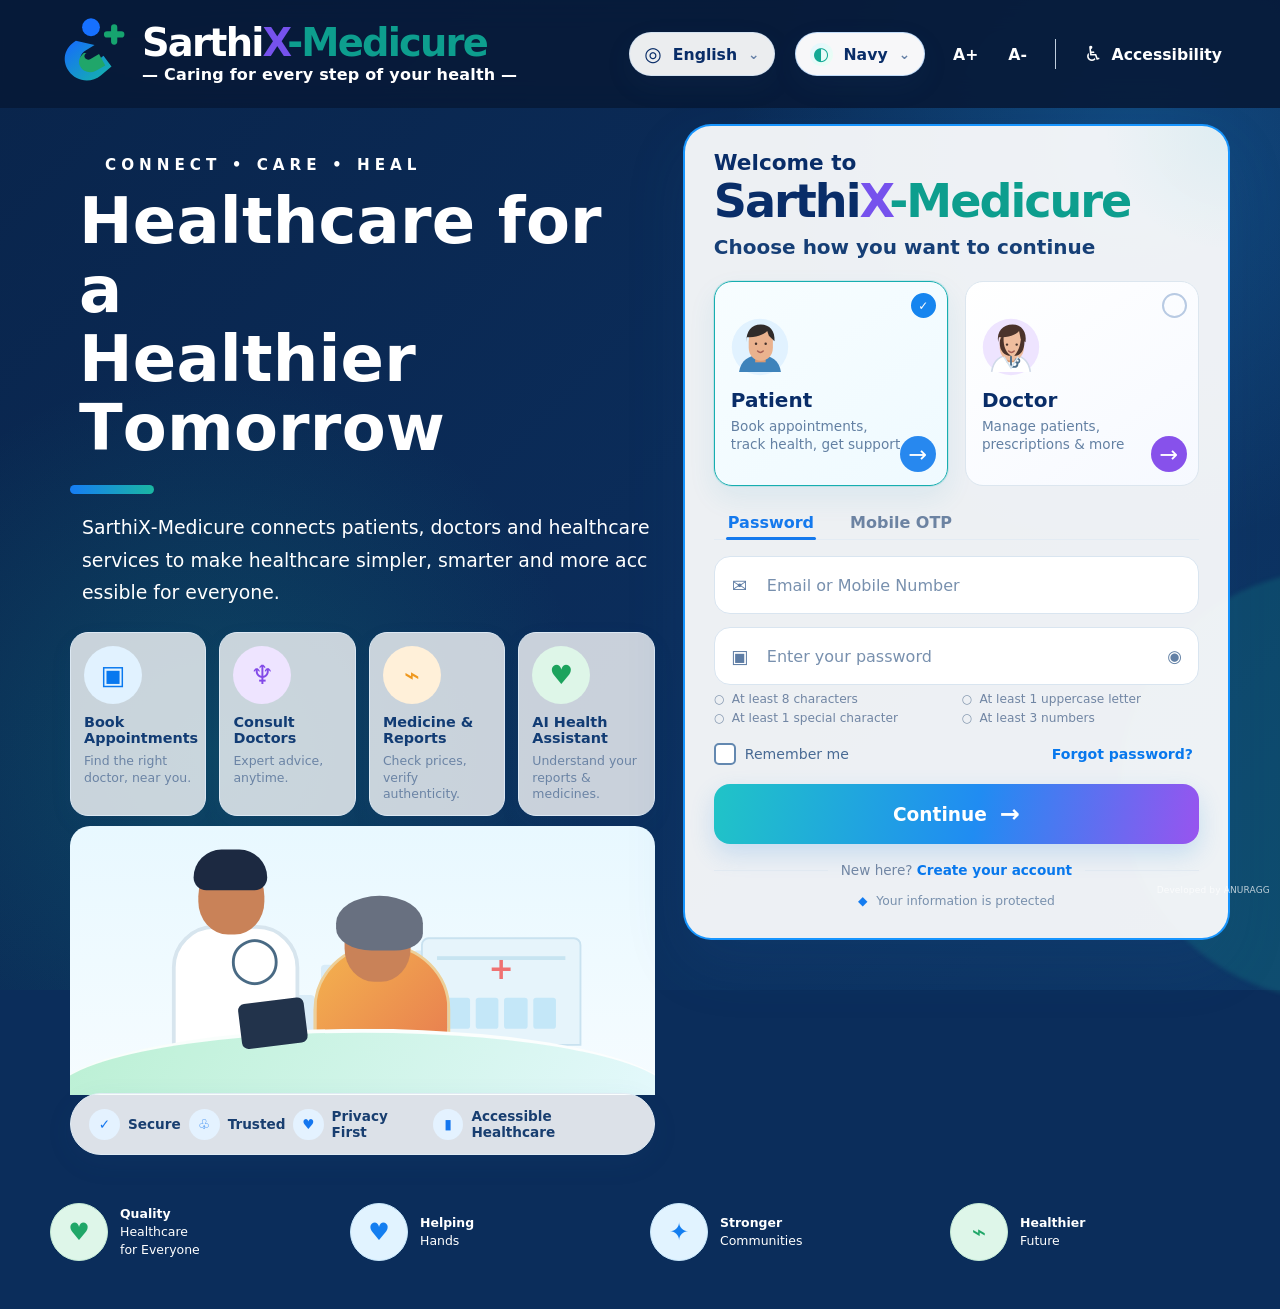
==== commit b2cbef96: "Sync mobile UI fixes" ====
--- a/index.html
+++ b/index.html
@@ -9,6 +9,7 @@
   <link rel="stylesheet" href="styles.css">
 </head>
 <body>
+  <div class="page-backdrop" aria-hidden="true"></div>
   <div class="page-shell">
     <header class="topbar container">
       <a class="brand" href="#" aria-label="SarthiX-Medicure home">
@@ -33,23 +34,50 @@
       </a>
 
       <div class="utility-nav" aria-label="Accessibility and language controls">
-        <label class="language-select">
-          <span class="sr-only">Language</span>
-          <span class="globe" aria-hidden="true">◎</span>
-          <select id="languageSelect">
+        <div class="language-select choice-control">
+          <button class="choice-trigger" id="languageTrigger" type="button" aria-label="Language"
+                  aria-expanded="false" aria-haspopup="true" aria-controls="languageMenu">
+            <span class="globe" aria-hidden="true">◎</span>
+            <span id="languageCurrent">English</span>
+            <span class="choice-chevron" aria-hidden="true">⌄</span>
+          </button>
+          <div class="choice-menu" id="languageMenu" role="radiogroup" aria-label="Language" hidden>
+            <button class="choice-option" type="button" role="radio" data-value="en" aria-checked="true">
+              <span class="choice-check" aria-hidden="true">✓</span>English
+            </button>
+            <button class="choice-option" type="button" role="radio" data-value="hi" aria-checked="false">
+              <span class="choice-check" aria-hidden="true">✓</span>हिन्दी
+            </button>
+          </div>
+          <select id="languageSelect" class="sr-only" aria-hidden="true" tabindex="-1" hidden>
             <option value="en">English</option>
             <option value="hi">हिन्दी</option>
           </select>
-        </label>
-        <label class="theme-select">
-          <span class="sr-only">Background theme</span>
-          <span class="theme-icon" aria-hidden="true">◐</span>
-          <select id="themeSelect" aria-label="Background theme">
+        </div>
+        <div class="theme-select choice-control">
+          <button class="choice-trigger" id="themeTrigger" type="button" aria-label="Background theme"
+                  aria-expanded="false" aria-haspopup="true" aria-controls="themeMenu">
+            <span class="theme-icon" aria-hidden="true">◐</span>
+            <span id="themeCurrent">Navy</span>
+            <span class="choice-chevron" aria-hidden="true">⌄</span>
+          </button>
+          <div class="choice-menu theme-menu" id="themeMenu" role="radiogroup" aria-label="Background theme" hidden>
+            <button class="choice-option" type="button" role="radio" data-value="navy" aria-checked="true">
+              <span class="choice-check" aria-hidden="true">✓</span>Navy
+            </button>
+            <button class="choice-option" type="button" role="radio" data-value="dark" aria-checked="false">
+              <span class="choice-check" aria-hidden="true">✓</span>Dark
+            </button>
+            <button class="choice-option" type="button" role="radio" data-value="white" aria-checked="false">
+              <span class="choice-check" aria-hidden="true">✓</span>White
+            </button>
+          </div>
+          <select id="themeSelect" class="sr-only" aria-hidden="true" tabindex="-1" hidden>
             <option value="navy">Navy</option>
             <option value="dark">Dark</option>
             <option value="white">White</option>
           </select>
-        </label>
+        </div>
         <div class="font-controls" aria-label="Text size">
           <button type="button" id="fontIncrease" aria-label="Increase text size">A+</button>
           <button type="button" id="fontDecrease" aria-label="Decrease text size">A-</button>
@@ -131,7 +159,7 @@
         </div>
       </section>
 
-      <section class="login-panel" aria-labelledby="loginTitle">
+      <section class="login-panel reveal" aria-labelledby="loginTitle">
         <div class="login-inner">
           <p class="welcome">Welcome to</p>
           <h2 id="loginTitle"><strong>Sarthi</strong><b>X</b><em>-Medicure</em></h2>
--- a/styles.css
+++ b/styles.css
@@ -1,3 +1,106 @@
+*
+
+/* SarthiX-Medicure: lightweight smooth UI */
+
+html {
+  scroll-behavior: smooth;
+  scroll-padding-top: 80px;
+}
+
+body {
+  -webkit-font-smoothing: antialiased;
+}
+
+/* Lightweight transitions */
+button,
+a,
+input,
+select,
+textarea,
+.card {
+  transition:
+    color 150ms ease,
+    background-color 150ms ease,
+    border-color 150ms ease,
+    opacity 150ms ease;
+}
+
+button,
+a {
+  -webkit-tap-highlight-color: transparent;
+}
+
+/* Hover effects only on devices with a mouse */
+@media (hover: hover) and (pointer: fine) {
+  button:hover,
+  .card:hover {
+    transform: translateY(-2px);
+  }
+}
+
+/* Press feedback */
+button:active {
+  transform: scale(0.98);
+}
+
+/* Responsive images */
+img {
+  max-width: 100%;
+  height: auto;
+}
+
+/* Scroll reveal animation */
+.reveal {
+  opacity: 1;
+  transform: none;
+}
+
+@media (prefers-reduced-motion: no-preference) {
+  .reveal.reveal-ready {
+    opacity: 0;
+    transform: translateY(12px);
+  }
+
+  .reveal.reveal-ready.is-visible {
+    opacity: 1;
+    transform: translateY(0);
+    transition: opacity 300ms ease, transform 300ms ease;
+  }
+}
+
+/* Reduce animations on mobile for a lighter experience */
+@media (max-width: 768px) {
+  html {
+    scroll-behavior: auto;
+  }
+
+  button,
+  a,
+  input,
+  select,
+  textarea,
+  .card {
+    transition-duration: 120ms;
+  }
+
+  button:active {
+    transform: none;
+  }
+}
+
+/* Respect reduced-motion settings */
+@media (prefers-reduced-motion: reduce) {
+  *,
+  *::before,
+  *::after {
+    scroll-behavior: auto !important;
+    animation: none !important;
+    transition: none !important;
+    transform: none !important;
+  }
+}
+
+
 *
 {
   box-sizing:border-box
@@ -69,23 +172,17 @@
 }
 html
 {
-  font-size:calc(16px * var(--scale));
-  scroll-behavior:smooth
+  font-size:calc(16px * var(--scale))
 }
 body
 {
   margin:0;
+  isolation:isolate;
   min-height:100vh;
   min-height:100dvh;
   font-family:Inter,ui-sans-serif,system-ui,-apple-system,BlinkMacSystemFont,"Segoe UI",sans-serif;
   color:var(--navy);
-  background:
-    radial-gradient(circle at 82% 22%,var(--page-glow-one),transparent 25rem),
-    radial-gradient(circle at 22% 78%,var(--page-glow-two),transparent 24rem),
-    linear-gradient(135deg,var(--page-start) 0%,var(--page-middle) 54%,var(--page-end) 100%);
-  background-size:auto,auto,200% 200%;
-  background-position:50% 50%,50% 50%,0% 50%;
-  animation:bodyBackgroundFlow 24s ease-in-out infinite alternate;
+  background:var(--page-middle);
   transition:
     --page-start .8s ease,
     --page-middle .8s ease,
@@ -95,6 +192,21 @@
     --ambient-one .8s ease,
     --ambient-two .8s ease;
   overflow-x:hidden
+}
+.page-backdrop
+{
+  position:fixed;
+  inset:-10%;
+  z-index:-1;
+  pointer-events:none;
+  background:
+    radial-gradient(circle at 82% 22%,var(--page-glow-one),transparent 25rem),
+    radial-gradient(circle at 22% 78%,var(--page-glow-two),transparent 24rem),
+    linear-gradient(135deg,var(--page-start) 0%,var(--page-middle) 54%,var(--page-end) 100%);
+  background-size:auto,auto,200% 200%;
+  background-position:50% 50%,50% 50%,50% 50%;
+  animation:bodyBackgroundFlow 24s ease-in-out infinite alternate;
+  will-change:transform
 }
 body[data-theme="navy"],body[data-theme="dark"]
 {
@@ -176,13 +288,13 @@
 }
 @keyframes bodyBackgroundFlow
 {
-  0%
-  {
-    background-position:50% 50%,50% 50%,0% 50%
-  }
-  100%
-  {
-    background-position:50% 50%,50% 50%,100% 50%
+  from
+  {
+    transform:translate3d(-8%,0,0)
+  }
+  to
+  {
+    transform:translate3d(8%,0,0)
   }
 }
 body:before,body:after
@@ -192,7 +304,8 @@
   z-index:-1;
   pointer-events:none;
   border-radius:50%;
-  filter:blur(2px)
+  filter:blur(2px);
+  will-change:transform
 }
 body:before
 {
@@ -212,6 +325,10 @@
   background:var(--ambient-two);
   animation:ambientDriftTwo 24s ease-in-out infinite alternate
 }
+body.is-scrolling .page-backdrop,body.is-scrolling::before,body.is-scrolling::after
+{
+  animation-play-state:paused
+}
 @keyframes ambientDriftOne
 {
   from
@@ -323,41 +440,112 @@
 {
   display:flex;
   align-items:center;
+  position:relative
+}
+.choice-trigger
+{
+  display:flex;
+  align-items:center;
   gap:11px;
-  background:rgba(255,255,255,.86);
   border:1px solid rgba(211,226,241,.95);
   border-radius:999px;
-  padding:10px 17px;
+  padding:9px 14px;
+  min-height:44px;
+  background:rgba(255,255,255,.92);
   box-shadow:0 10px 28px rgba(41,94,146,.09);
+  color:#092d68;
+  font:inherit;
+  font-weight:700;
+  white-space:nowrap;
+  cursor:pointer;
   transition:box-shadow .2s ease,transform .2s ease,border-color .2s ease
 }
-.theme-select
-{
-  min-height:44px;
-  border-radius:999px;
-  padding:9px 17px;
+.theme-select .choice-trigger
+{
   background:rgba(255,255,255,.97);
   border-color:rgba(22,128,245,.24)
 }
-.language-select:hover,.theme-select:hover
+.language-select:hover .choice-trigger,.theme-select:hover .choice-trigger
 {
   transform:translateY(-1px);
   border-color:rgba(22,128,245,.4)
 }
-.language-select:focus-within,.theme-select:focus-within
-{
-  box-shadow:0 0 0 3px rgba(22,128,245,.16),0 10px 28px rgba(41,94,146,.09)
-}
-.language-select select,.theme-select select
-{
+.choice-trigger:focus-visible
+{
+  outline:3px solid rgba(22,128,245,.3);
+  outline-offset:2px
+}
+.choice-chevron
+{
+  color:#6681a7;
+  font-size:.85rem
+}
+.choice-menu
+{
+  position:fixed;
+  top:0;
+  left:0;
+  display:grid;
+  gap:4px;
+  width:170px;
+  max-width:calc(100vw - 28px);
+  max-height:calc(100vh - 28px);
+  overflow-y:auto;
+  padding:8px;
+  border:1px solid #d9e6f0;
+  border-radius:12px;
+  background:#fff;
+  box-shadow:0 16px 36px rgba(30,75,115,.17);
+  z-index:80
+}
+.choice-menu[hidden]
+{
+  display:none
+}
+.theme-menu
+{
+  width:185px
+}
+.choice-option
+{
+  display:flex;
+  align-items:center;
+  gap:10px;
+  width:100%;
+  min-height:40px;
+  padding:8px;
   border:0;
-  border-radius:999px;
+  border-radius:8px;
   background:transparent;
-  color:#092d68;
-  font-weight:700;
-  letter-spacing:.2px;
-  outline:0;
+  color:#466a93;
+  font:inherit;
+  text-align:left;
   cursor:pointer
+}
+.choice-option:hover,.choice-option[aria-checked="true"]
+{
+  background:#edf7ff;
+  color:#092d68
+}
+.choice-option[aria-checked="true"]
+{
+  font-weight:700
+}
+.choice-option:focus-visible
+{
+  outline:2px solid #1680f5;
+  outline-offset:1px
+}
+.choice-check
+{
+  width:18px;
+  flex:none;
+  color:#13a995;
+  visibility:hidden
+}
+.choice-option[aria-checked="true"] .choice-check
+{
+  visibility:visible
 }
 .globe
 {
@@ -1904,7 +2092,7 @@
   .utility-nav
   {
     width:100%;
-    justify-content:space-between;
+    justify-content:flex-start;
     gap:4px 8px
   }
   .utility-nav .divider
@@ -1919,13 +2107,19 @@
   {
     font-size:.8rem;
     padding:8px 4px;
-    gap:5px
+    gap:5px;
+    flex:none;
+    white-space:nowrap
   }
   .font-controls button
   {
     padding:8px 6px
   }
   .language-select,.theme-select
+  {
+    padding:0
+  }
+  .choice-trigger
   {
     gap:8px;
     padding:8px 12px
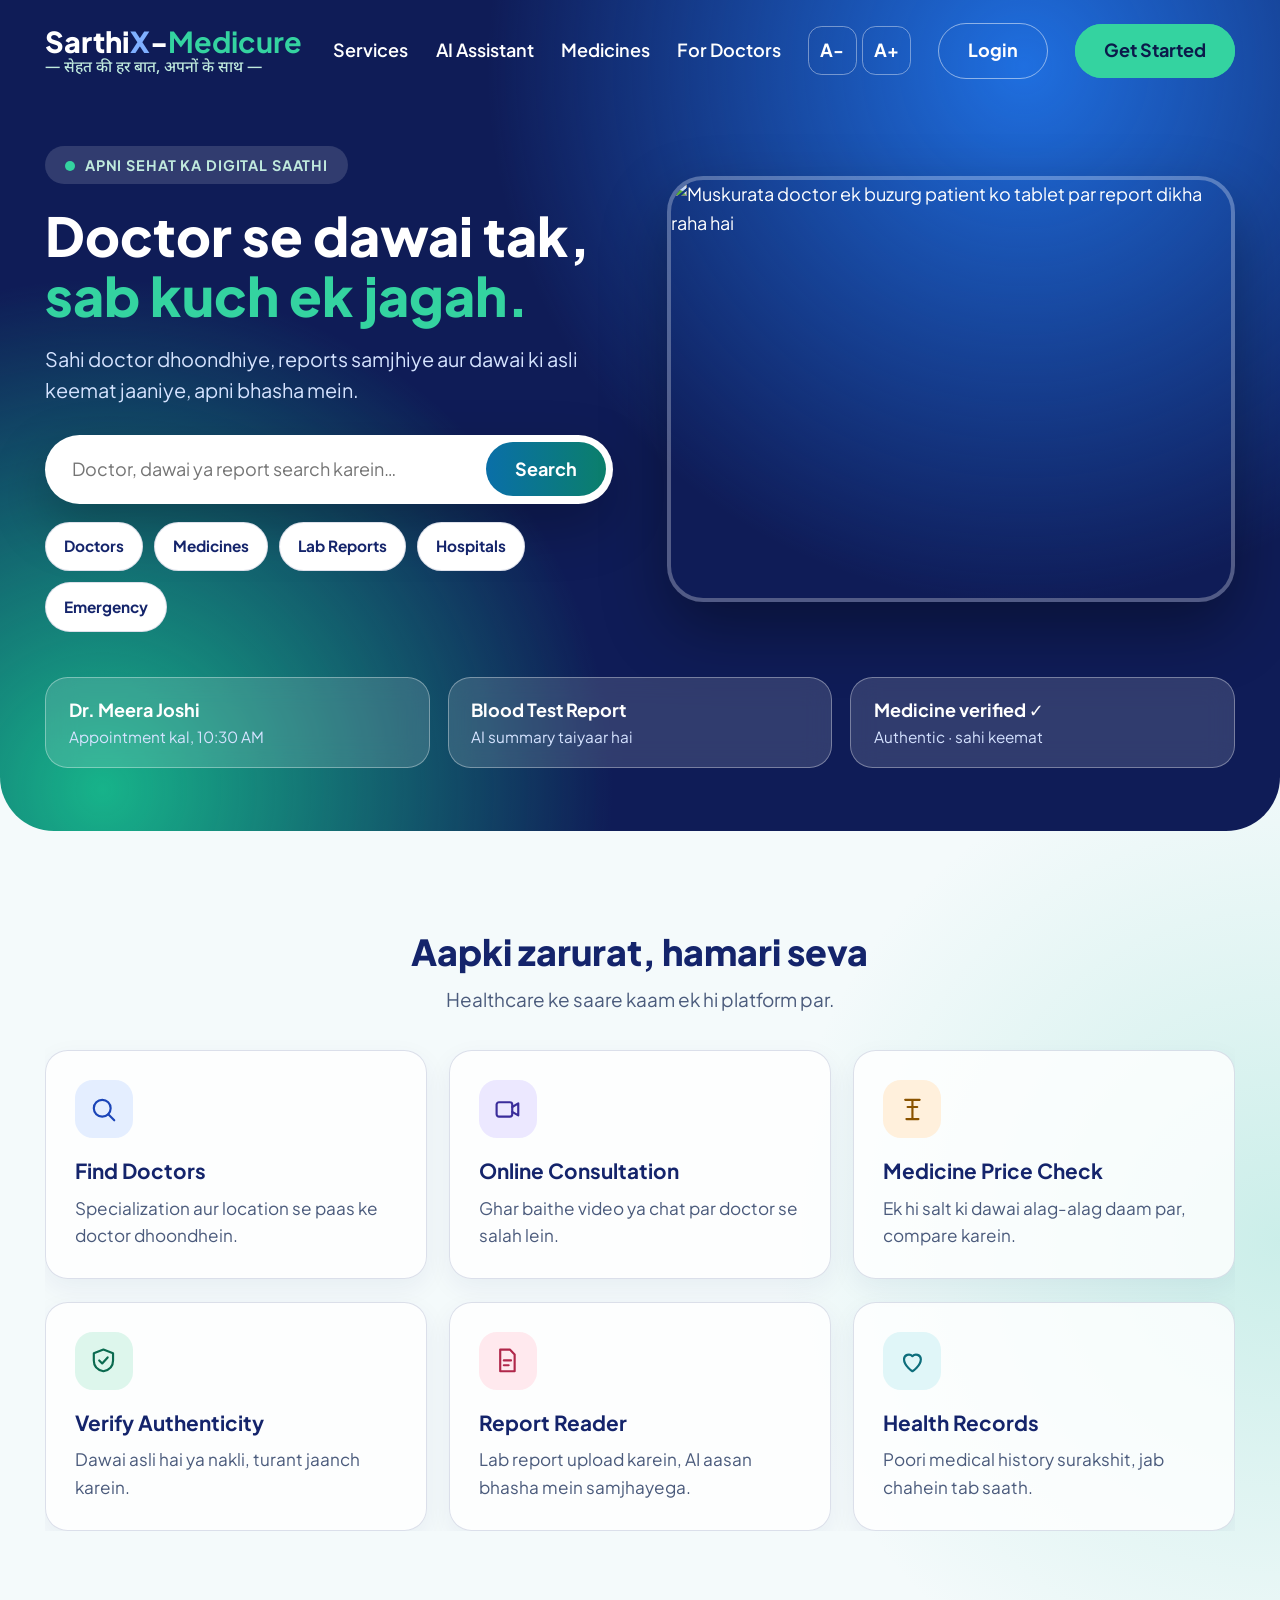
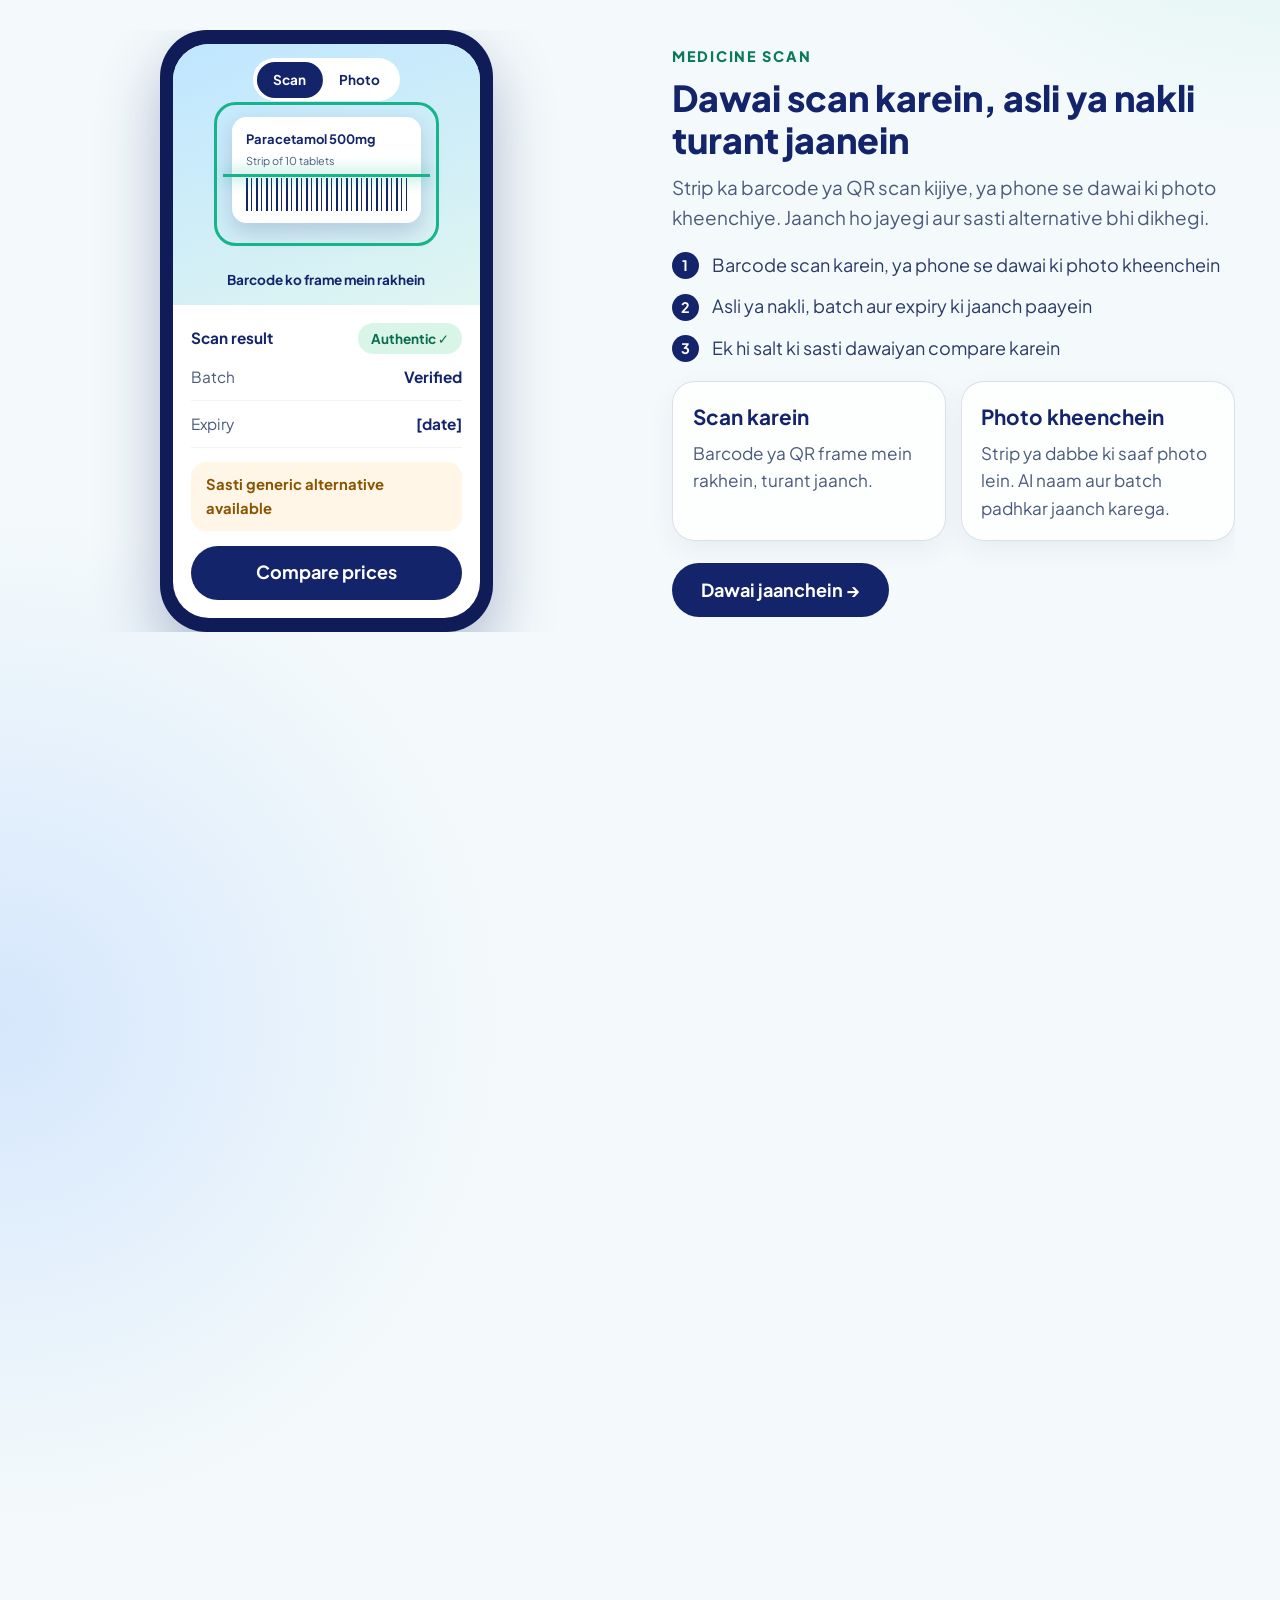
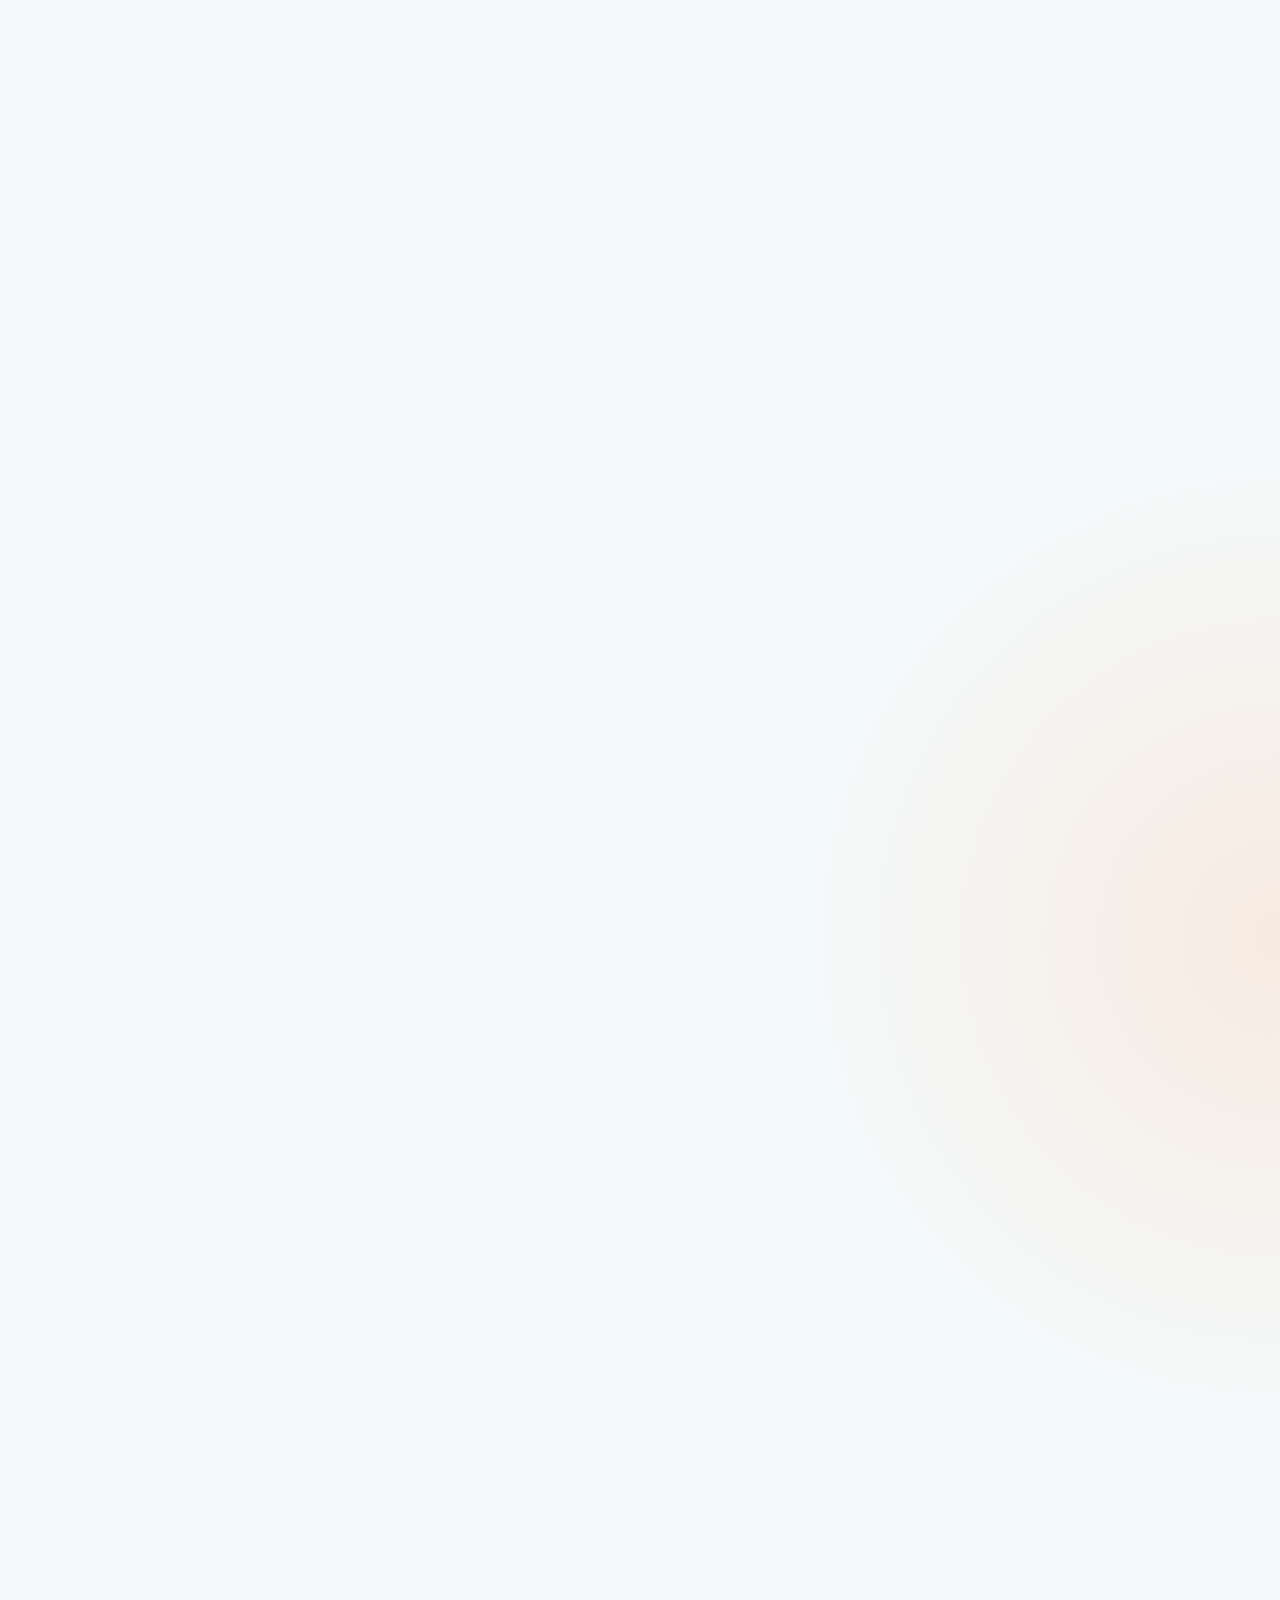
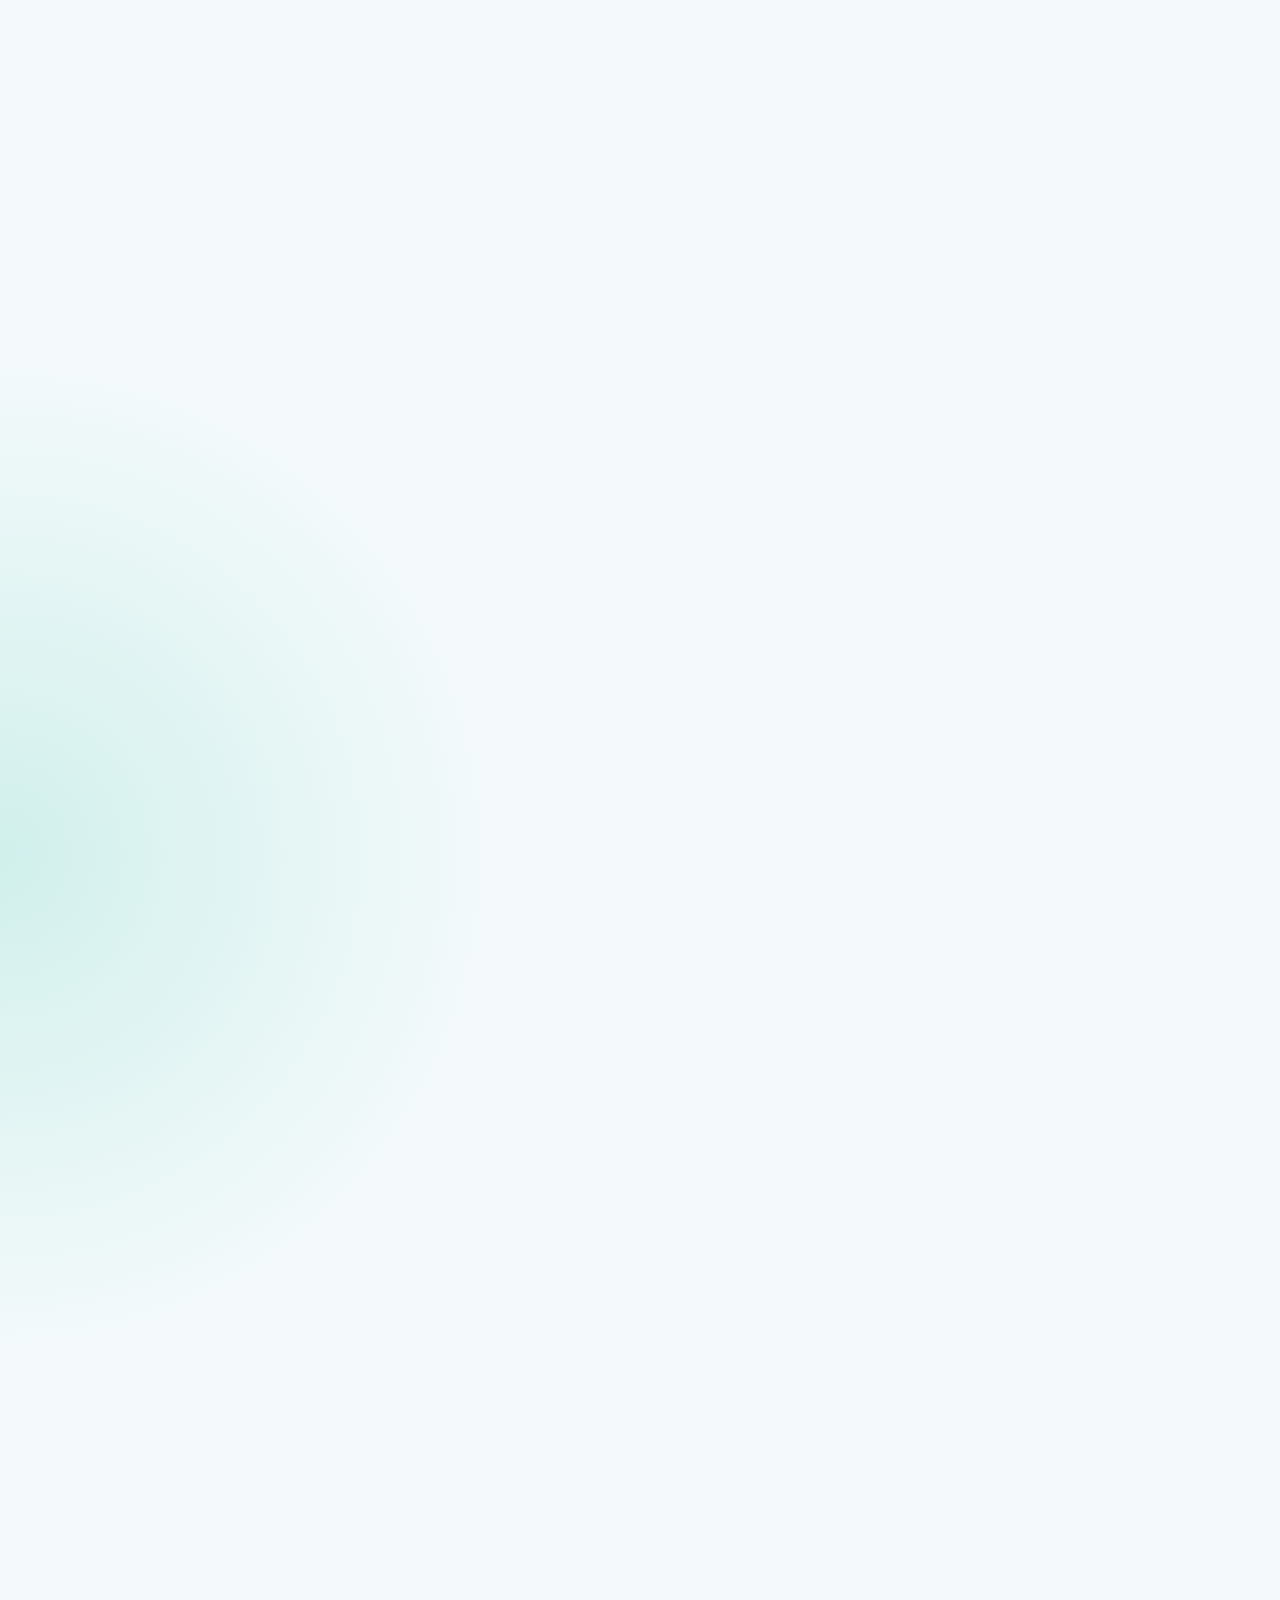
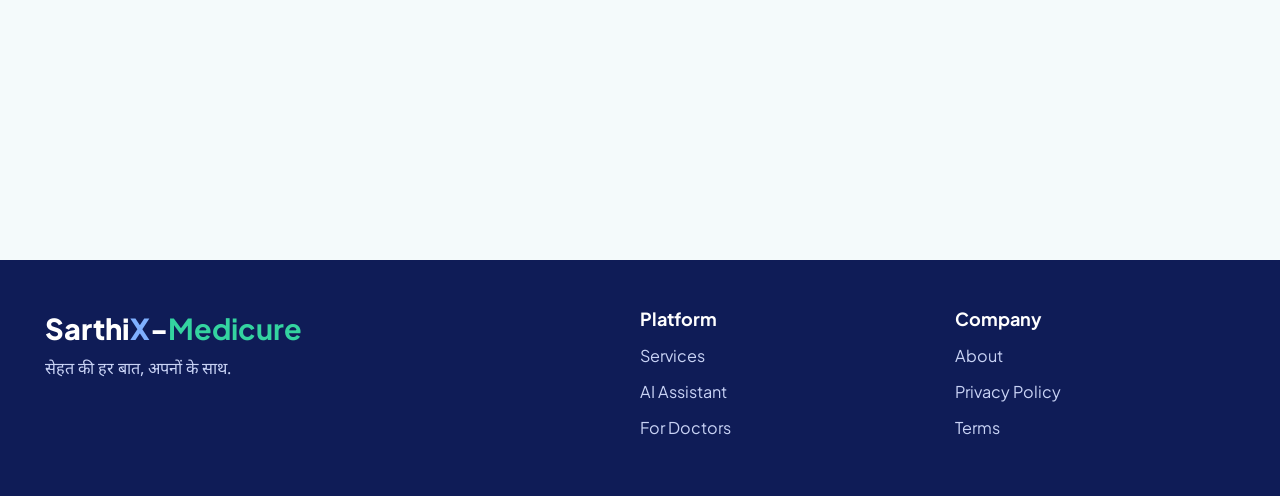
==== commit fb69406b: "landing" ====
--- a/index.html
+++ b/index.html
@@ -1,313 +1,198 @@
-<!DOCTYPE html>
-<html lang="en">
-<head>
-  <meta charset="UTF-8">
-  <meta name="viewport" content="width=device-width, initial-scale=1, viewport-fit=cover">
-  <meta name="theme-color" content="#f4fbff">
-  <meta name="description" content="SarthiX-Medicure — healthcare made simpler, smarter and more accessible.">
-  <title>SarthiX-Medicure | Healthcare for a Healthier Tomorrow</title>
-  <link rel="stylesheet" href="styles.css">
-</head>
-<body>
-  <div class="page-backdrop" aria-hidden="true"></div>
-  <div class="page-shell">
-    <header class="topbar container">
-      <a class="brand" href="#" aria-label="SarthiX-Medicure home">
-        <span class="brand-mark" aria-hidden="true">
-          <svg viewBox="0 0 92 92" role="img">
-            <defs>
-              <linearGradient id="logoBlue" x1="0" y1="0" x2="1" y2="1">
-                <stop offset="0" stop-color="#1669ff"/>
-                <stop offset="1" stop-color="#14b8a6"/>
-              </linearGradient>
-            </defs>
-            <circle cx="46" cy="16" r="10" fill="#1670ff"/>
-            <path d="M29 31c-13 8-16 22-8 34 8 12 25 14 36 5l12-10-9-12-11 9c-5 4-12 2-14-3-2-5 0-9 5-12l10-6z" fill="url(#logoBlue)"/>
-            <path d="M38 45c-5 4-7 10-4 15 3 6 11 8 17 5l11-6-7-13-10 6c-2 1-5 0-6-2-1-2 0-4 2-5z" fill="#20a66a"/>
-            <path d="M64 24h16M72 16v16" stroke="#16a46f" stroke-width="7" stroke-linecap="round"/>
-          </svg>
-        </span>
-        <span class="brand-copy">
-          <span class="brand-name"><strong>Sarthi</strong><b>X</b><em>-Medicure</em></span>
-          <span class="brand-tagline" lang="hi">— सेहत की हर बात, अपनों के साथ —</span>
-        </span>
-      </a>
-
-      <div class="utility-nav" aria-label="Accessibility and language controls">
-        <div class="language-select choice-control">
-          <button class="choice-trigger" id="languageTrigger" type="button" aria-label="Language"
-                  aria-expanded="false" aria-haspopup="true" aria-controls="languageMenu">
-            <span class="globe" aria-hidden="true">◎</span>
-            <span id="languageCurrent">English</span>
-            <span class="choice-chevron" aria-hidden="true">⌄</span>
-          </button>
-          <div class="choice-menu" id="languageMenu" role="radiogroup" aria-label="Language" hidden>
-            <button class="choice-option" type="button" role="radio" data-value="en" aria-checked="true">
-              <span class="choice-check" aria-hidden="true">✓</span>English
-            </button>
-            <button class="choice-option" type="button" role="radio" data-value="hi" aria-checked="false">
-              <span class="choice-check" aria-hidden="true">✓</span>हिन्दी
-            </button>
-          </div>
-          <select id="languageSelect" class="sr-only" aria-hidden="true" tabindex="-1" hidden>
-            <option value="en">English</option>
-            <option value="hi">हिन्दी</option>
-          </select>
-        </div>
-        <div class="theme-select choice-control">
-          <button class="choice-trigger" id="themeTrigger" type="button" aria-label="Background theme"
-                  aria-expanded="false" aria-haspopup="true" aria-controls="themeMenu">
-            <span class="theme-icon" aria-hidden="true">◐</span>
-            <span id="themeCurrent">Navy</span>
-            <span class="choice-chevron" aria-hidden="true">⌄</span>
-          </button>
-          <div class="choice-menu theme-menu" id="themeMenu" role="radiogroup" aria-label="Background theme" hidden>
-            <button class="choice-option" type="button" role="radio" data-value="navy" aria-checked="true">
-              <span class="choice-check" aria-hidden="true">✓</span>Navy
-            </button>
-            <button class="choice-option" type="button" role="radio" data-value="dark" aria-checked="false">
-              <span class="choice-check" aria-hidden="true">✓</span>Dark
-            </button>
-            <button class="choice-option" type="button" role="radio" data-value="white" aria-checked="false">
-              <span class="choice-check" aria-hidden="true">✓</span>White
-            </button>
-          </div>
-          <select id="themeSelect" class="sr-only" aria-hidden="true" tabindex="-1" hidden>
-            <option value="navy">Navy</option>
-            <option value="dark">Dark</option>
-            <option value="white">White</option>
-          </select>
-        </div>
-        <div class="font-controls" aria-label="Text size">
-          <button type="button" id="fontIncrease" aria-label="Increase text size">A+</button>
-          <button type="button" id="fontDecrease" aria-label="Decrease text size">A-</button>
-        </div>
-        <span class="divider" aria-hidden="true"></span>
-        <button class="accessibility-btn" id="accessibilityBtn" type="button"
-                aria-expanded="false" aria-haspopup="true" aria-controls="accessibilityMenu"
-                aria-label="Accessibility options: Accessible Healthcare for Better India">
-          <span class="person-icon" aria-hidden="true">♿</span>
-          Accessibility
-        </button>
-      </div>
-    </header>
-
-    <main class="main-grid container">
-      <section class="hero" aria-labelledby="heroTitle">
-        <div class="eyebrow">CONNECT <span>•</span> CARE <span>•</span> HEAL</div>
-        <h1 id="heroTitle" lang="en">Healthcare for a<br><span>Healthier</span> Tomorrow</h1>
-        <div class="accent-line" aria-hidden="true"></div>
-        <p class="hero-description" id="heroDescription" lang="en">
-          SarthiX-Medicure connects patients, doctors and healthcare services to make
-          healthcare simpler, smarter and more accessible for everyone.
-        </p>
-
-        <div class="feature-grid" aria-label="Key services">
-          <button class="feature-card" type="button" data-feature="appointments">
-            <span class="feature-icon blue" aria-hidden="true">▣</span>
-            <strong>Book Appointments</strong>
-            <small>Find the right doctor, near you.</small>
-          </button>
-          <button class="feature-card" type="button" data-feature="doctors">
-            <span class="feature-icon purple" aria-hidden="true">♆</span>
-            <strong>Consult Doctors</strong>
-            <small>Expert advice, anytime.</small>
-          </button>
-          <button class="feature-card" type="button" data-feature="medicine">
-            <span class="feature-icon orange" aria-hidden="true">⌁</span>
-            <strong>Medicine &amp; Reports</strong>
-            <small>Check prices, verify authenticity.</small>
-          </button>
-          <button class="feature-card" type="button" data-feature="assistant">
-            <span class="feature-icon green" aria-hidden="true">♥</span>
-            <strong>AI Health Assistant</strong>
-            <small>Understand your reports &amp; medicines.</small>
-          </button>
-        </div>
-
-        <div class="doctor-scene" aria-hidden="true">
-          <div class="scene-stage">
-          <div class="skyline">
-            <i></i><i></i><i></i><i></i><i></i><i></i>
-          </div>
-          <div class="hospital">
-            <span class="cross">+</span>
-            <div class="hospital-windows"><i></i><i></i><i></i><i></i></div>
-          </div>
-          <div class="doctor-person">
-            <div class="hair"></div>
-            <div class="head"></div>
-            <div class="coat"></div>
-            <div class="stethoscope">◯</div>
-          </div>
-          <div class="patient-person">
-            <div class="hair"></div>
-            <div class="head"></div>
-            <div class="saree"></div>
-          </div>
-          <div class="tablet"></div>
-          <div class="scene-wave"></div>
-          </div>
-          <img class="doctor-scene-image" src="download.png" alt="">
-        </div>
-
-        <div class="trust-bar" aria-label="Trust highlights">
-          <span><b class="trust-icon">✓</b> Secure</span>
-          <span><b class="trust-icon">♧</b> Trusted</span>
-          <span><b class="trust-icon">♥</b> Privacy First</span>
-          <span><b class="trust-icon">▮</b> Accessible Healthcare</span>
-        </div>
-      </section>
-
-      <section class="login-panel reveal" aria-labelledby="loginTitle">
-        <div class="login-inner">
-          <p class="welcome">Welcome to</p>
-          <h2 id="loginTitle"><strong>Sarthi</strong><b>X</b><em>-Medicure</em></h2>
-          <p class="choose-text">Choose how you want to continue</p>
-
-          <div class="role-grid" role="radiogroup" aria-label="Choose account type">
-            <button class="role-card selected" type="button" role="radio" aria-checked="true" data-role="patient">
-              <span class="role-check">✓</span>
-              <span class="role-avatar patient-avatar" aria-hidden="true">
-                <svg viewBox="0 0 72 72" focusable="false">
-                  <circle cx="36" cy="36" r="35" fill="#e1f2ff"/>
-                  <path d="M10 67c2-14 12-21 26-21s24 7 26 21" fill="#3e83bb"/>
-                  <path d="M30 42h13v13H30z" fill="#d99a73"/>
-                  <path d="M22 29c0-11 6-18 15-18s15 7 15 18v8c0 10-7 16-15 16s-15-6-15-16z" fill="#eab28e"/>
-                  <path d="M19 30c0-14 6-22 18-22 11 0 18 8 17 21l-7-7-2-6c-5 5-14 8-26 8z" fill="#302b2a"/>
-                  <path d="M31 32h.1M43 32h.1" stroke="#46342e" stroke-width="3" stroke-linecap="round"/>
-                  <path d="M33 41c2 2 5 2 7 0" fill="none" stroke="#a65f54" stroke-width="1.8" stroke-linecap="round"/>
-                </svg>
-              </span>
-              <span class="role-name">Patient</span>
-              <span class="role-description">Book appointments,<br>track health, get support</span>
-              <span class="role-arrow" aria-hidden="true">→</span>
-            </button>
-            <button class="role-card" type="button" role="radio" aria-checked="false" data-role="doctor">
-              <span class="role-check"></span>
-              <span class="role-avatar doctor-avatar" aria-hidden="true">
-                <svg viewBox="0 0 72 72" focusable="false">
-                  <circle cx="36" cy="36" r="35" fill="#eee4ff"/>
-                  <path d="M12 67c2-14 11-21 24-21s22 7 24 21" fill="#fff" stroke="#cfd9e8" stroke-width="2"/>
-                  <path d="M30 42h13v13H30z" fill="#d99a73"/>
-                  <path d="M22 28c0-11 6-18 15-18s15 7 15 18v9c0 10-7 16-15 16s-15-6-15-16z" fill="#efbd9e"/>
-                  <path d="M20 30c-2-14 6-22 18-22 11 0 18 9 16 22l-6-4-2-10c-4 5-13 8-25 8z" fill="#4b332b"/>
-                  <path d="M27 21c-1 11 1 20 9 26-8 0-14-6-14-16 0-5 2-8 5-10zM49 20c4 5 5 12 2 19-2 5-6 8-11 8 7-7 8-17 9-27z" fill="#4b332b"/>
-                  <path d="M31 33h.1M43 33h.1" stroke="#49352e" stroke-width="3" stroke-linecap="round"/>
-                  <path d="M33 41c2 2 5 2 7 0" fill="none" stroke="#a65f54" stroke-width="1.8" stroke-linecap="round"/>
-                  <path d="M36 48v9c0 5 8 5 8 0v-2" fill="none" stroke="#4d6f8c" stroke-width="2.3" stroke-linecap="round"/>
-                  <circle cx="44" cy="53" r="2.5" fill="none" stroke="#4d6f8c" stroke-width="2"/>
-                  <path d="M27 48l9 14 9-14" fill="none" stroke="#d4e3ef" stroke-width="2"/>
-                </svg>
-              </span>
-              <span class="role-name">Doctor</span>
-              <span class="role-description">Manage patients,<br>prescriptions &amp; more</span>
-              <span class="role-arrow" aria-hidden="true">→</span>
-            </button>
-          </div>
-
-          <div class="auth-tabs" role="tablist" aria-label="Sign in method">
-            <button class="auth-tab active" type="button" role="tab" aria-selected="true" data-auth="password">Password</button>
-            <button class="auth-tab" type="button" role="tab" aria-selected="false" data-auth="otp">Mobile OTP</button>
-          </div>
-
-          <form id="loginForm" novalidate>
-            <div class="field">
-              <label for="identity">Email or Mobile Number</label>
-              <div class="input-wrap">
-                <span class="input-icon" id="identityIcon" aria-hidden="true">✉</span>
-                <span class="phone-prefix hidden" id="identityPhonePrefix" aria-hidden="true">
-                  <svg class="phone-icon" viewBox="0 0 24 24" focusable="false">
-                    <path d="M22 16.92v3a2 2 0 0 1-2.18 2A19.8 19.8 0 0 1 11.19 18a19.5 19.5 0 0 1-6-6A19.8 19.8 0 0 1 2.09 3.18 2 2 0 0 1 4.08 1h3a2 2 0 0 1 2 1.72c.12.96.35 1.9.69 2.8a2 2 0 0 1-.45 2.11L8.05 8.9a16 16 0 0 0 6 6l1.27-1.27a2 2 0 0 1 2.11-.45c.9.34 1.84.57 2.8.69A2 2 0 0 1 22 16.92z"/>
-                  </svg>
-                  +91
-                </span>
-                <input id="identity" name="identity" type="text" autocomplete="username"
-                       placeholder="Email or Mobile Number" required>
-              </div>
-              <small class="field-error" id="identityError" aria-live="polite"></small>
-            </div>
-
-            <div class="field password-field" id="passwordField">
-              <label for="password">Password</label>
-              <div class="input-wrap">
-                <span class="input-icon" aria-hidden="true">▣</span>
-                <input id="password" name="password" type="password" autocomplete="current-password"
-                       placeholder="Enter your password" required minlength="8" aria-describedby="loginPasswordChecklist">
-                <button class="eye-btn" id="togglePassword" type="button" aria-label="Show password">◉</button>
-              </div>
-              <small class="field-error" id="passwordError" aria-live="polite"></small>
-              <ul class="password-checklist" id="loginPasswordChecklist" aria-label="Password requirements">
-                <li data-password-check="length">At least 8 characters</li>
-                <li data-password-check="uppercase">At least 1 uppercase letter</li>
-                <li data-password-check="special">At least 1 special character</li>
-                <li data-password-check="digits">At least 3 numbers</li>
-              </ul>
-            </div>
-
-            <div class="otp-field field hidden" id="otpField">
-              <label for="otp">6-digit OTP</label>
-              <div class="input-wrap">
-                <span class="input-icon" aria-hidden="true">#</span>
-                <input id="otp" name="otp" inputmode="numeric" autocomplete="one-time-code"
-                       placeholder="Enter 6-digit OTP" maxlength="6">
-              </div>
-              <small class="field-error" id="otpError" aria-live="polite"></small>
-            </div>
-
-            <div class="form-options" id="passwordOptions">
-              <label class="check-label">
-                <input id="rememberMe" type="checkbox">
-                <span class="custom-check"></span>
-                Remember me
-              </label>
-              <button class="text-link" id="forgotPassword" type="button">Forgot password?</button>
-            </div>
-
-            <button class="continue-btn" id="continueBtn" type="submit">
-              <span id="continueText">Continue</span>
-              <span class="btn-arrow" aria-hidden="true">→</span>
-              <span class="spinner" aria-hidden="true"></span>
-            </button>
-
-            <div class="create-account">
-              <span></span>
-              <p>New here? <button type="button" id="createAccount">Create your account</button></p>
-              <span></span>
-            </div>
-
-            <p class="security-note">
-              <span aria-hidden="true">◆</span>
-              Your information is protected
-            </p>
-          </form>
-        </div>
-      </section>
-    </main>
-
-    <div class="side-values container" aria-label="SarthiX values">
-      <div><span class="value-icon green">♥</span><p><b>Quality</b><br>Healthcare<br>for Everyone</p></div>
-      <div><span class="value-icon blue">♥</span><p><b>Helping</b><br>Hands</p></div>
-      <div><span class="value-icon blue">✦</span><p><b>Stronger</b><br>Communities</p></div>
-      <div><span class="value-icon green">⌁</span><p><b>Healthier</b><br>Future</p></div>
-    </div>
-  </div>
-
-  <div class="toast" id="toast" role="status" aria-live="polite"></div>
-
-  <dialog class="modal" id="modal">
-    <button class="modal-close" id="modalClose" type="button" aria-label="Close">×</button>
-    <div id="modalContent"></div>
-  </dialog>
-
-  <div class="accessibility-menu" id="accessibilityMenu" hidden>
-    <strong>Accessibility</strong>
-    <label><input type="checkbox" id="contrastToggle"> High contrast</label>
-    <label><input type="checkbox" id="motionToggle"> Reduce motion</label>
-  </div>
-
-  <small class="developer-credit">Developed by ANURAGG</small>
-
-  <script src="script.js"></script>
-</body>
+<!DOCTYPE html>
+<html lang="hi-IN">
+<head>
+<meta charset="utf-8">
+<meta name="viewport" content="width=device-width, initial-scale=1, viewport-fit=cover">
+<title>SarthiX-Medicure | Doctor se dawai tak, sab kuch ek jagah</title>
+<meta name="description" content="SarthiX-Medicure: doctor dhoondhiye, reports samjhiye aur dawai ki jaanch kijiye, apni bhasha mein.">
+<meta name="theme-color" content="#0F1C57">
+<script>document.documentElement.className+=" js"</script>
+<link rel="preconnect" href="https://fonts.googleapis.com">
+<link rel="preconnect" href="https://fonts.gstatic.com" crossorigin>
+<link rel="stylesheet" href="https://fonts.googleapis.com/css2?family=Plus+Jakarta+Sans:wght@400;500;600;700;800&family=Noto+Sans+Devanagari:wght@400;500;600&display=swap">
+<link rel="preload" as="image" href="hero.jpg">
+<link rel="stylesheet" href="indexlanding.css">
+<script src="indexlanding.js" defer></script>
+</head>
+<body>
+<svg width="0" height="0" style="position:absolute" aria-hidden="true"><defs>
+<symbol id="i-search" viewBox="0 0 24 24"><circle cx="11" cy="11" r="7"/><path d="M21 21l-5-5"/></symbol>
+<symbol id="i-video" viewBox="0 0 24 24"><rect x="3" y="6" width="13" height="12" rx="2"/><path d="M16 10l5-3v10l-5-3"/></symbol>
+<symbol id="i-pill" viewBox="0 0 24 24"><path d="M6 4h12M12 4v16M7 20h10M8 10h8"/></symbol>
+<symbol id="i-shield" viewBox="0 0 24 24"><path d="M12 3l8 3v6c0 5-3.5 8-8 9-4.5-1-8-4-8-9V6z"/><path d="M8.5 12l2.5 2.5 4.5-5"/></symbol>
+<symbol id="i-file" viewBox="0 0 24 24"><path d="M6 3h8l4 4v14H6z"/><path d="M9 12h6M9 16h4"/></symbol>
+<symbol id="i-heart" viewBox="0 0 24 24"><path d="M12 21s-7-4.5-7-10a4 4 0 017-2.5A4 4 0 0119 11c0 5.5-7 10-7 10z"/></symbol>
+</defs></svg>
+
+<a class="skip" href="#main">Main content par jayein</a>
+
+<div class="hero-wrap">
+<header class="top" id="top">
+<div class="wrap bar">
+<a class="logo" href="#" aria-label="SarthiX-Medicure home"><span class="logo-name">Sarthi<i>X</i>-<b>Medicure</b></span><span class="tag" lang="hi">— सेहत की हर बात, अपनों के साथ —</span></a>
+<button class="burger" id="burger" aria-expanded="false" aria-controls="nav" aria-label="Menu kholein"><span></span><span></span><span></span></button>
+<nav id="nav" class="nav" aria-label="Main">
+<a href="#services">Services</a><a href="#ai">AI Assistant</a><a href="#medicines">Medicines</a><a href="#doctors">For Doctors</a>
+<span class="fs" role="group" aria-label="Text size"><button type="button" data-fs="-1" aria-label="Text chhota karein">A-</button><button type="button" data-fs="1" aria-label="Text bada karein">A+</button></span>
+<a class="btn ghost" href="login.html">Login</a><a class="btn mint pulse" href="login.html">Get Started</a>
+</nav>
+</div>
+</header>
+
+<section class="wrap hero">
+<div class="hero-copy">
+<p class="pill">APNI SEHAT KA DIGITAL SAATHI</p>
+<h1>Doctor se dawai tak, <span>sab kuch ek jagah.</span></h1>
+<p class="lead">Sahi doctor dhoondhiye, reports samjhiye aur dawai ki asli keemat jaaniye, apni bhasha mein.</p>
+<form class="search" id="search" role="search"><label for="q" class="sr">Search</label><input id="q" type="search" placeholder="Doctor, dawai ya report search karein…" autocomplete="off"><button class="btn grad" type="submit">Search</button></form>
+<p class="sr" id="status" role="status" aria-live="polite"></p>
+<div class="chips"><button type="button" class="chip">Doctors</button><button type="button" class="chip">Medicines</button><button type="button" class="chip">Lab Reports</button><button type="button" class="chip">Hospitals</button><button type="button" class="chip">Emergency</button></div>
+</div>
+<div class="hero-img"><img src="hero.jpg" width="2968" height="1024" alt="Muskurata doctor ek buzurg patient ko tablet par report dikha raha hai" fetchpriority="high" decoding="async"></div>
+</section>
+
+<section class="wrap quick">
+<article class="glass" tabindex="0"><b>Dr. Meera Joshi</b><span>Appointment kal, 10:30 AM</span></article>
+<article class="glass" tabindex="0"><b>Blood Test Report</b><span>AI summary taiyaar hai</span></article>
+<article class="glass" tabindex="0"><b>Medicine verified ✓</b><span>Authentic · sahi keemat</span></article>
+</section>
+</div>
+
+<main id="main">
+
+<section class="wrap sec" id="services">
+<header class="sh"><h2>Aapki zarurat, hamari seva</h2><p>Healthcare ke saare kaam ek hi platform par.</p></header>
+<div class="grid3">
+<article class="card" tabindex="0"><span class="ic c1"><svg class="i"><use href="#i-search"/></svg></span><h3>Find Doctors</h3><p>Specialization aur location se paas ke doctor dhoondhein.</p></article>
+<article class="card" tabindex="0"><span class="ic c2"><svg class="i"><use href="#i-video"/></svg></span><h3>Online Consultation</h3><p>Ghar baithe video ya chat par doctor se salah lein.</p></article>
+<article class="card" tabindex="0"><span class="ic c3"><svg class="i"><use href="#i-pill"/></svg></span><h3>Medicine Price Check</h3><p>Ek hi salt ki dawai alag-alag daam par, compare karein.</p></article>
+<article class="card" tabindex="0"><span class="ic c4"><svg class="i"><use href="#i-shield"/></svg></span><h3>Verify Authenticity</h3><p>Dawai asli hai ya nakli, turant jaanch karein.</p></article>
+<article class="card" tabindex="0"><span class="ic c5"><svg class="i"><use href="#i-file"/></svg></span><h3>Report Reader</h3><p>Lab report upload karein, AI aasan bhasha mein samjhayega.</p></article>
+<article class="card" tabindex="0"><span class="ic c6"><svg class="i"><use href="#i-heart"/></svg></span><h3>Health Records</h3><p>Poori medical history surakshit, jab chahein tab saath.</p></article>
+</div>
+</section>
+
+<section class="wrap sec split" id="medicines">
+<div class="phone-col">
+<div class="phone" aria-label="Medicine scan ka namuna">
+<div class="screen">
+<div class="view" id="view">
+<div class="seg" role="tablist" aria-label="Jaanch ka tareeka"><button role="tab" aria-selected="true" data-mode="scan">Scan</button><button role="tab" aria-selected="false" data-mode="photo">Photo</button></div>
+<div class="strip"><b>Paracetamol 500mg</b><small>Strip of 10 tablets</small><i></i></div>
+<div class="frame"></div><div class="beam"></div>
+<p class="cap" id="cap">Barcode ko frame mein rakhein</p>
+</div>
+<div class="res">
+<div class="rr"><b>Scan result</b><span class="badge ok">Authentic ✓</span></div>
+<div class="rr line"><span>Batch</span><b>Verified</b></div>
+<div class="rr line"><span>Expiry</span><b>[date]</b></div>
+<p class="note">Sasti generic alternative available</p>
+<button class="btn navy full" type="button">Compare prices</button>
+</div>
+</div>
+</div>
+</div>
+<div class="txt">
+<p class="eye">MEDICINE SCAN</p>
+<h2>Dawai scan karein, asli ya nakli turant jaanein</h2>
+<p class="muted">Strip ka barcode ya QR scan kijiye, ya phone se dawai ki photo kheenchiye. Jaanch ho jayegi aur sasti alternative bhi dikhegi.</p>
+<ol class="steps"><li>Barcode scan karein, ya phone se dawai ki photo kheenchein</li><li>Asli ya nakli, batch aur expiry ki jaanch paayein</li><li>Ek hi salt ki sasti dawaiyan compare karein</li></ol>
+<div class="two">
+<article class="card sm" tabindex="0"><h3>Scan karein</h3><p>Barcode ya QR frame mein rakhein, turant jaanch.</p></article>
+<article class="card sm" tabindex="0"><h3>Photo kheenchein</h3><p>Strip ya dabbe ki saaf photo lein. AI naam aur batch padhkar jaanch karega.</p></article>
+</div>
+<a class="btn navy" href="login.html">Dawai jaanchein →</a>
+</div>
+</section>
+
+<section class="wrap sec split rev" id="ai">
+<div class="txt">
+<p class="eye">AI HEALTH ASSISTANT</p>
+<h2>Reports aur dawai, ab aasani se samajhiye</h2>
+<p class="muted">Koi bhi medical shabd ho ya prescription, assistant use saral bhasha mein samjhata hai.</p>
+<ul class="ticks"><li>Hindi aur English dono mein jawab</li><li>Report ke important values highlight</li><li>Doctor ke paas jaane ka sahi samay batata hai</li></ul>
+<a class="btn navy" href="login.html">Try AI Assistant →</a>
+</div>
+<div class="chat card" tabindex="0">
+<p class="me">Meri blood report mein hemoglobin kam hai, iska kya matlab hai?</p>
+<p class="bot">Hemoglobin khoon mein oxygen le jaata hai. Kam hone par thakan ho sakti hai. Aap doctor se milkar iron ki jaanch karwayein.</p>
+<small>Ye jaankari salah nahi, doctor se zaroor milein.</small>
+</div>
+</section>
+
+<section class="wrap sec" id="doctors">
+<div class="dark">
+<div class="txt">
+<p class="eye mint-t">FOR DOCTORS</p>
+<h2>Kam paperwork, zyada patients par dhyan</h2>
+<ul class="ticks lt"><li>Patient ki poori history ek screen par</li><li>Priority flags se critical cases pehle</li><li>AI assessment aur turant prescription</li></ul>
+<a class="btn mint" href="login.html">Doctor Dashboard dekhein</a>
+</div>
+<div class="stats">
+<div class="glass" tabindex="0"><span>Pending</span><b>8</b></div>
+<div class="glass" tabindex="0"><span>Critical</span><b class="warn">2</b></div>
+<div class="glass wide" tabindex="0"><b>Aarav Mehta · High priority</b><span>Fever, cough, breathlessness</span></div>
+</div>
+</div>
+</section>
+
+<section class="wrap sec">
+<header class="sh"><h2>Patients ke liye aasan, doctors ke liye faydemand</h2><p>Dono ke liye ek hi platform.</p></header>
+<div class="grid2">
+<article class="card" tabindex="0"><h3 class="eye">PATIENTS</h3><ul class="ticks"><li>Fees aur wait time pehle se saaf</li><li>Reports ka trend aur reminders</li><li>Poore parivaar ki sehat ek jagah</li></ul></article>
+<article class="card" tabindex="0"><h3 class="eye blue-t">DOCTORS</h3><ul class="ticks bl"><li>Apna free clinic page, WhatsApp par share</li><li>Voice se notes aur prescription</li><li>Visit se pehle patient ka summary</li></ul></article>
+</div>
+</section>
+
+<section class="wrap sec">
+<div class="join">
+<img class="crop" src="hero.jpg" width="2968" height="1024" alt="Muskurata doctor" loading="lazy" decoding="async" style="object-position:36% 20%">
+<div class="txt"><p class="eye blue-t">JOIN AS DOCTOR</p><h2>Apni clinic ko online layein, free mein</h2><p class="muted">Apna clinic page banayein, appointments lein aur paperwork kam karein.</p><a class="btn navy" href="login.html">Doctor ke roop mein judein →</a></div>
+</div>
+</section>
+
+<section class="wrap sec split" id="senior">
+<div class="senior-img"><img class="crop tall" src="hero.jpg" width="2968" height="1024" alt="Muskurati buzurg mahila" loading="lazy" decoding="async" style="object-position:60% 30%"><span class="tagbox">A+ &nbsp;Bade akshar</span></div>
+<div class="txt">
+<p class="eye">SENIOR MODE</p>
+<h2>Buzurgon ke liye bade akshar, bade buttons</h2>
+<p class="muted">Ek tap par senior mode chalu karein. Sab kuch saaf, simple aur bol kar bhi chalega.</p>
+<div class="bigbtns"><button class="bb a" type="button">Doctor se baat karein</button><button class="bb b" type="button">Meri dawaiyan</button><button class="bb c" type="button">Emergency madad</button></div>
+<button class="btn navy" id="senior" type="button" aria-pressed="false">Senior mode chalu karein</button>
+</div>
+</section>
+
+<section class="wrap sec">
+<div class="family">
+<div class="txt"><p class="eye">PARENTS KI NAZAR SE</p><h2>Maa-Papa ki sehat, aapki nazar mein</h2><p class="muted">Door rehkar bhi dekhein ki unhone dawai li ya nahi, aur unka BP kaisa hai.</p>
+<ul class="ticks"><li>Dawai chhootne par aapko alert</li><li>Appointment aur reports ek jagah</li><li>Ek account se poora parivaar</li></ul></div>
+<div class="people">
+<article class="person card" tabindex="0"><img class="av" src="hero.jpg" width="2968" height="1024" alt="" loading="lazy" decoding="async" style="object-position:60% 25%"><div><b>Maa</b><span>Subah ki dawai li ✓ · BP normal</span></div><em class="badge ok">Theek</em></article>
+<article class="person card" tabindex="0"><span class="av init">P</span><div><b>Papa</b><span>Sugar report kal due hai</span></div><em class="badge warn">Yaad dilayein</em></article>
+</div>
+</div>
+</section>
+
+<section class="wrap sec" id="reviews">
+<header class="sh"><h2>Logon ka bharosa</h2><p class="small">Namune ke reviews. Launch se pehle asli reviews se badlein.</p></header>
+<div class="grid3">
+<article class="card" tabindex="0"><div class="who"><span class="av init g1">S</span><div><b>Sunita Verma</b><span>Patient</span></div></div><p class="stars" aria-label="5 stars">★★★★★</p><p>Doctor ko dhoondhna aur report samajhna ab bahut aasan ho gaya.</p></article>
+<article class="card" tabindex="0"><div class="who"><span class="av init g2">R</span><div><b>Rakesh Gupta</b><span>Patient, parent ke saath</span></div></div><p class="stars" aria-label="5 stars">★★★★★</p><p>Papa ki dawai ka reminder mujhe mil jaata hai, chinta kam hui.</p></article>
+<article class="card" tabindex="0"><div class="who"><span class="av init g3">A</span><div><b>Dr. Anil Sharma</b><span>General Physician</span></div></div><p class="stars" aria-label="5 stars">★★★★★</p><p>Patient ki history ek screen par milti hai, paperwork kaafi kam hua.</p></article>
+</div>
+</section>
+
+<section class="wrap sec">
+<div class="cta"><h2>Sehat ki shuruaat aaj se</h2><p>Free account banayein aur apna health safar shuru karein.</p><a class="btn white" href="login.html">Create Account</a></div>
+</section>
+</main>
+
+<footer class="foot">
+<div class="wrap fgrid">
+<div><p class="logo-name">Sarthi<i>X</i>-<b>Medicure</b></p><p lang="hi" class="ft">सेहत की हर बात, अपनों के साथ.</p></div>
+<nav aria-label="Platform"><h3>Platform</h3><a href="#services">Services</a><a href="#ai">AI Assistant</a><a href="#doctors">For Doctors</a></nav>
+<nav aria-label="Company"><h3>Company</h3><a href="#">About</a><a href="#">Privacy Policy</a><a href="#">Terms</a></nav>
+</div>
+</footer>
+</body>
 </html>
--- a/indexlanding.css
+++ b/indexlanding.css
@@ -0,0 +1,174 @@
+/* SarthiX-Medicure | responsive: phone, tablet, laptop, TV */
+:root{--navy:#14246B;--deep:#0F1C57;--teal:#0B7F6B;--mint:#34D3A0;--blue:#1F6FE0;--bg:#F4FAFB;--ink2:#4B5B7C;--line:rgba(20,36,107,.14);--r:1.25rem;--gut:clamp(1rem,4vw,2.5rem)}
+*,*::before,*::after{box-sizing:border-box}
+html{font-size:calc(clamp(15px,.55vw + 11px,26px) * var(--fs,1));scroll-behavior:smooth;-webkit-text-size-adjust:100%}
+body{margin:0;font-family:'Plus Jakarta Sans',system-ui,-apple-system,'Segoe UI',Roboto,sans-serif;color:var(--navy);line-height:1.6;background-color:var(--bg);
+background-image:radial-gradient(circle at 100% 18%,rgba(127,216,200,.35),transparent 28rem),radial-gradient(circle at 0 38%,rgba(156,194,255,.35),transparent 28rem),radial-gradient(circle at 100% 60%,rgba(255,201,168,.32),transparent 28rem),radial-gradient(circle at 0 82%,rgba(127,216,200,.3),transparent 28rem);overflow-x:hidden}
+[lang=hi],.tag{font-family:'Noto Sans Devanagari','Plus Jakarta Sans',sans-serif}
+img{max-width:100%;height:auto;display:block}
+a{color:inherit;text-decoration:none}
+h1,h2,h3,p,ul,ol{margin:0}
+ul,ol{padding:0;list-style:none}
+.sr{position:absolute;width:1px;height:1px;overflow:hidden;clip:rect(0 0 0 0);white-space:nowrap}
+.skip{position:absolute;left:-999px;top:0;background:#fff;padding:.75rem 1rem;z-index:99}.skip:focus{left:0}
+.wrap{width:min(100% - 2*var(--gut),80rem);margin-inline:auto}
+:focus-visible{outline:3px solid #1F4FD8;outline-offset:3px;box-shadow:0 0 0 6px #fff}
+
+/* header */
+.hero-wrap{background:radial-gradient(circle at 80% 8%,#1F6FE0 0,transparent 42%),radial-gradient(circle at 8% 95%,#17B38A 0,transparent 36%),var(--deep);color:#fff;border-radius:0 0 3rem 3rem;padding-bottom:3.5rem}
+.top{position:relative;z-index:20}
+.bar{display:flex;align-items:center;justify-content:space-between;gap:1rem;padding-block:1.25rem}
+.logo{display:grid;line-height:1.2}
+.logo-name{font-size:1.6rem;font-weight:800}.logo-name i{font-style:normal;color:#7FB0FF}.logo-name b{color:var(--mint)}
+.tag{font-size:.85rem;color:#BFE9DD;font-weight:500}
+.nav{display:flex;align-items:center;gap:1.5rem;font-weight:600}
+.nav>a:not(.btn):hover{color:#7FE3C4}
+.fs{display:flex;gap:.25rem}.fs button{min-width:2.75rem;min-height:2.75rem;border:1px solid rgba(255,255,255,.4);border-radius:.75rem;background:transparent;color:inherit;font:inherit;font-weight:700;cursor:pointer}
+.burger{display:none;width:3rem;height:3rem;border:1px solid rgba(255,255,255,.4);border-radius:.9rem;background:transparent;cursor:pointer;padding:.8rem}
+.burger span{display:block;height:2px;background:#fff;margin:.3rem 0;border-radius:2px}
+
+/* buttons */
+.btn{display:inline-flex;align-items:center;justify-content:center;min-height:3rem;padding:.7rem 1.6rem;border:0;border-radius:999px;font:inherit;font-weight:700;cursor:pointer;transition:transform .2s,box-shadow .2s}
+.btn:active{transform:scale(.97)}
+.mint{background:var(--mint);color:#0B1A4A}.navy{background:var(--navy);color:#fff}.white{background:#fff;color:var(--navy)}
+.ghost{border:1px solid rgba(255,255,255,.5);background:transparent;color:#fff}
+.grad{background:linear-gradient(90deg,#0A6FA8,#0B7F6B);color:#fff}.full{width:100%}
+
+/* hero */
+.hero{display:grid;grid-template-columns:1fr 1fr;gap:3rem;align-items:center;padding-top:2.5rem}
+.pill{display:inline-block;background:rgba(255,255,255,.14);color:#BFE9DD;border-radius:999px;padding:.4rem 1.1rem;font-size:.8rem;font-weight:700;letter-spacing:.06em}
+h1{font-size:clamp(2.1rem,4.2vw,3.5rem);line-height:1.1;font-weight:800;margin:1.25rem 0 1rem}
+h1 span{color:var(--mint)}
+.lead{font-size:1.1rem;color:#D5E3FF;max-width:34rem;margin-bottom:1.6rem}
+.search{display:flex;gap:.5rem;align-items:center;max-width:34rem;background:#fff;border-radius:999px;padding:.4rem .4rem .4rem 1.4rem;box-shadow:0 1.2rem 3rem rgba(0,0,0,.25)}
+.search input{flex:1;min-width:0;border:0;outline:0;background:transparent;font:inherit;color:var(--navy);min-height:2.75rem}
+.search:focus-within{box-shadow:0 0 0 .3rem rgba(52,211,160,.55)}
+.chips{display:flex;flex-wrap:wrap;gap:.6rem;margin-top:1rem}
+.chip{border:1px solid var(--line);background:#fff;color:var(--navy);border-radius:999px;padding:.55rem 1rem;min-height:2.75rem;font:inherit;font-size:.85rem;font-weight:700;cursor:pointer;transition:background .2s,transform .2s}
+.hero-img img{width:100%;aspect-ratio:4/3;object-fit:cover;object-position:42% center;border-radius:2rem;border:4px solid rgba(255,255,255,.28);box-shadow:0 1.5rem 3.5rem rgba(0,0,0,.35)}
+.quick{display:grid;grid-template-columns:repeat(auto-fit,minmax(min(100%,15rem),1fr));gap:1rem;margin-top:2.5rem}
+.glass{background:rgba(255,255,255,.14);border:1px solid rgba(255,255,255,.35);border-radius:var(--r);padding:1rem 1.25rem;color:#fff}
+.glass b,.glass span{display:block}.glass span{font-size:.85rem;color:#D5E3FF}
+
+/* sections */
+.sec{margin-top:5.5rem;content-visibility:auto;contain-intrinsic-size:auto 36rem}
+.sh{text-align:center;margin-bottom:2rem}
+h2{font-size:clamp(1.6rem,2.8vw,2.3rem);line-height:1.18;font-weight:800;margin-bottom:.6rem}
+h3{font-size:1.15rem;margin-bottom:.4rem}
+.sh p,.muted{color:var(--ink2);font-size:1.05rem}.small{font-size:.85rem!important}
+.eye{font-size:.8rem;font-weight:800;letter-spacing:.12em;color:#0B7A5C;margin-bottom:.5rem}
+.mint-t{color:#7FE3C4}.blue-t{color:#1B45B8}
+.grid3{display:grid;grid-template-columns:repeat(auto-fit,minmax(min(100%,17rem),1fr));gap:1.25rem}
+.grid2{display:grid;grid-template-columns:repeat(auto-fit,minmax(min(100%,22rem),1fr));gap:1.25rem}
+.card{background:rgba(255,255,255,.8);border:1px solid var(--line);border-radius:var(--r);padding:1.6rem;box-shadow:0 .5rem 1.5rem rgba(20,36,107,.06);transition:transform .25s,box-shadow .25s,border-color .25s}
+.card p{color:var(--ink2);font-size:.95rem}
+.card.sm{padding:1rem 1.1rem}
+.ic{display:grid;place-items:center;width:3.2rem;height:3.2rem;border-radius:1rem;margin-bottom:.9rem}
+.i{width:1.6rem;height:1.6rem;fill:none;stroke:currentColor;stroke-width:1.8;stroke-linecap:round;stroke-linejoin:round}
+.c1{background:#E4EEFF;color:#1B45B8}.c2{background:#ECE8FF;color:#3B2D9B}.c3{background:#FFF0DC;color:#8A5300}.c4{background:#DDF6EC;color:#0B6B50}.c5{background:#FFE9EE;color:#B0274A}.c6{background:#E0F6F8;color:#0E6E7C}
+.split{display:grid;grid-template-columns:1fr 1fr;gap:clamp(2rem,5vw,4rem);align-items:center}
+.txt .btn{margin-top:1.2rem}
+.ticks li{position:relative;padding-left:1.8rem;margin:.7rem 0;color:#2A3A66}
+.ticks li::before{content:"✓";position:absolute;left:0;font-weight:800;color:#0B7A5C}
+.ticks.bl li::before{color:#1B45B8}.ticks.lt li{color:#E1ECFF}.ticks.lt li::before{color:#7FE3C4}
+.steps{counter-reset:s;margin:1rem 0}
+.steps li{counter-increment:s;position:relative;padding-left:2.2rem;margin:.7rem 0;color:#2A3A66}
+.steps li::before{content:counter(s);position:absolute;left:0;top:.1rem;width:1.5rem;height:1.5rem;border-radius:50%;background:var(--navy);color:#fff;font-size:.8rem;font-weight:700;display:grid;place-items:center}
+.two{display:grid;grid-template-columns:repeat(auto-fit,minmax(min(100%,11rem),1fr));gap:.8rem;margin-top:1rem}
+
+/* phone scan */
+.phone-col{display:flex;justify-content:center}
+.phone{width:min(18.5rem,100%);background:var(--deep);border-radius:2.6rem;padding:.75rem;box-shadow:0 1.5rem 3.5rem rgba(20,36,107,.3)}
+.screen{background:#fff;border-radius:2rem;overflow:hidden}
+.view{position:relative;height:14.5rem;background:linear-gradient(160deg,#BFE6FF,#DFF5F1);overflow:hidden}
+.seg{position:absolute;top:.8rem;left:50%;transform:translateX(-50%);display:flex;background:#fff;border-radius:999px;padding:.2rem;z-index:2}
+.seg button{border:0;background:transparent;border-radius:999px;padding:.4rem .9rem;min-height:2rem;font:inherit;font-size:.75rem;font-weight:700;color:var(--navy);cursor:pointer}
+.seg [aria-selected=true]{background:var(--navy);color:#fff}
+.strip{position:absolute;left:50%;top:50%;width:10.5rem;margin:-3.2rem 0 0 -5.25rem;background:#fff;border-radius:.8rem;padding:.7rem .8rem;box-shadow:0 .5rem 1.2rem rgba(20,36,107,.18)}
+.strip b{display:block;font-size:.72rem}.strip small{display:block;font-size:.6rem;color:var(--ink2);margin:.1rem 0 .5rem}
+.strip i{display:block;height:1.8rem;background:repeating-linear-gradient(90deg,var(--navy) 0 2px,#fff 2px 5px,var(--navy) 5px 6px,#fff 6px 10px)}
+.frame{position:absolute;left:50%;top:50%;width:12.5rem;height:8rem;margin:-4rem 0 0 -6.25rem;border:3px solid #17B38A;border-radius:1.2rem}
+.beam{position:absolute;left:50%;top:50%;width:11.5rem;height:3px;margin-left:-5.75rem;background:#17B38A;box-shadow:0 0 .9rem #17B38A;animation:beam 2.4s ease-in-out infinite alternate}
+@keyframes beam{from{transform:translateY(-3.4rem)}to{transform:translateY(3.4rem)}}
+.cap{position:absolute;bottom:.8rem;left:0;right:0;text-align:center;font-size:.75rem;font-weight:700}
+.view[data-mode=photo] .beam{display:none}.view[data-mode=photo] .frame{border-style:dashed}
+.view[data-mode=photo]::after{content:"";position:absolute;bottom:.5rem;left:50%;width:2.6rem;height:2.6rem;margin-left:-1.3rem;border-radius:50%;background:#fff;border:4px solid var(--navy)}
+.view[data-mode=photo] .cap{display:none}
+.res{padding:1rem}
+.rr{display:flex;justify-content:space-between;align-items:center;font-size:.85rem;color:var(--ink2)}.rr b{color:var(--navy)}
+.rr.line{padding:.6rem 0;border-bottom:1px solid #EEF5F4}
+.badge{display:inline-block;border-radius:999px;padding:.25rem .7rem;font-size:.75rem;font-weight:700;font-style:normal}
+.ok{background:#D8F5E8;color:#0B6B50}.warn{background:#FFEFD3;color:#8A5300}
+.note{background:#FFF6E8;color:#8A5300;font-size:.82rem;font-weight:700;border-radius:.8rem;padding:.6rem .8rem;margin:.8rem 0}
+
+/* chat, doctors, join, senior, family */
+.chat{padding:1.5rem;background:#fff}
+.chat p{border-radius:1.1rem;padding:.8rem 1rem;font-size:.92rem;max-width:88%}
+.chat .me{background:#EEF3FF;color:var(--navy);border-bottom-left-radius:.25rem}
+.chat .bot{background:linear-gradient(90deg,#0A6FA8,#0B7F6B);color:#fff;margin:.8rem 0 0 auto;border-bottom-right-radius:.25rem}
+.chat small{display:block;margin-top:1rem;color:var(--ink2);font-size:.78rem}
+.dark{background:var(--navy);color:#fff;border-radius:2rem;padding:clamp(1.5rem,4vw,3rem);display:grid;grid-template-columns:1fr 1fr;gap:2rem;align-items:center}
+.stats{display:grid;grid-template-columns:1fr 1fr;gap:.9rem}.stats .wide{grid-column:span 2}
+.stats b{font-size:1.9rem}.stats .wide b{font-size:1rem}.stats .warn{background:none;color:#FFB4AE;padding:0}
+.join{display:grid;grid-template-columns:minmax(0,18rem) 1fr;gap:2rem;align-items:center;background:linear-gradient(110deg,#E4EEFF,#DDF6EC);border:1px solid var(--line);border-radius:2rem;padding:clamp(1.2rem,3vw,2.2rem)}
+.crop{width:100%;height:16rem;object-fit:cover;border-radius:1.5rem;box-shadow:0 1rem 2.2rem rgba(20,36,107,.18)}.crop.tall{height:26rem;border-radius:2rem}
+.senior-img{position:relative}
+.tagbox{position:absolute;left:1rem;bottom:1rem;background:#fff;border-radius:1rem;padding:.7rem 1rem;font-weight:800;font-size:1.1rem;box-shadow:0 .6rem 1.4rem rgba(20,36,107,.2)}
+.bigbtns{display:grid;gap:.8rem;max-width:28rem;margin:1.2rem 0}
+.bb{border:2px solid var(--navy);border-radius:1.2rem;padding:1.1rem 1.3rem;font:inherit;font-size:1.25rem;font-weight:700;text-align:left;cursor:pointer;min-height:3.5rem;transition:transform .2s}
+.bb.a{background:var(--navy);color:#fff}.bb.b{background:#fff;color:var(--navy)}.bb.c{background:#FFE3E0;color:#9B2C22;border-color:#FFE3E0}
+.family{background:#fff;border:1px solid var(--line);border-radius:2rem;padding:clamp(1.4rem,4vw,2.5rem);display:grid;grid-template-columns:1fr 1fr;gap:2rem;align-items:center;box-shadow:0 .8rem 2.5rem rgba(20,36,107,.07)}
+.people{display:grid;gap:.9rem}
+.person{display:flex;align-items:center;gap:1rem;padding:1rem;background:#F4FAFB}
+.person div{flex:1}.person b,.person span{display:block}.person span{font-size:.85rem;color:var(--ink2)}
+.av{width:4rem;height:4rem;border-radius:50%;object-fit:cover;flex:none}
+.init{display:grid;place-items:center;color:#fff;font-weight:800;font-size:1.3rem;background:linear-gradient(135deg,#2F6BEA,#17B38A)}
+.g1{background:linear-gradient(135deg,#F5A524,#E5484D)}.g2{background:linear-gradient(135deg,#2F6BEA,#17B38A)}.g3{background:linear-gradient(135deg,#7A5AF8,#2F6BEA)}
+.who{display:flex;align-items:center;gap:.8rem}.who .av{width:3rem;height:3rem;font-size:1.1rem}.who b,.who span{display:block}.who span{font-size:.82rem;color:var(--ink2)}
+.stars{color:#B87400;letter-spacing:2px;margin:.7rem 0 .3rem}
+.cta{background:linear-gradient(110deg,#0A6FA8,#0B7F6B);color:#fff;border-radius:2rem;text-align:center;padding:clamp(2rem,5vw,3.5rem) 1.5rem}
+.cta p{margin:0 0 1.4rem;color:#EAF6FF}
+.foot{margin-top:5rem;background:var(--deep);color:#fff;padding:2.5rem 0}
+.fgrid{display:grid;grid-template-columns:2fr 1fr 1fr;gap:2rem}
+.foot h3{font-size:1rem}.foot nav a{display:block;color:#C9D3F5;font-size:.9rem;margin:.5rem 0;min-height:1.5rem}.ft{color:#C9D3F5;font-size:.9rem;margin-top:.4rem}
+
+/* motion: one orchestrated entrance, gentle scroll reveal, a few blinks */
+@keyframes rise{from{opacity:0;transform:translateY(1.2rem)}to{opacity:1;transform:none}}
+@keyframes pop{from{opacity:0;transform:translateY(1.5rem) scale(.96)}to{opacity:1;transform:none}}
+@keyframes ping{from{transform:scale(1);opacity:.85}to{transform:scale(1.18,1.5);opacity:0}}
+@keyframes blink{0%,100%{opacity:1}50%{opacity:.25}}
+.hero-copy>*{animation:rise .7s cubic-bezier(.2,.7,.2,1) backwards}
+.hero-copy>:nth-child(2){animation-delay:.1s}.hero-copy>:nth-child(3){animation-delay:.2s}.hero-copy>:nth-child(4){animation-delay:.3s}.hero-copy>:nth-child(6){animation-delay:.4s}.hero-copy>:nth-child(7){animation-delay:.5s}
+.hero-img{animation:pop .9s .25s cubic-bezier(.2,.7,.2,1) backwards}
+.quick .glass{animation:rise .7s .6s cubic-bezier(.2,.7,.2,1) backwards}.quick .glass:nth-child(2){animation-delay:.7s}.quick .glass:nth-child(3){animation-delay:.8s}
+.pill::before{content:"";display:inline-block;width:.55rem;height:.55rem;border-radius:50%;background:var(--mint);margin-right:.55rem;animation:blink 1.4s ease-in-out infinite}
+.pulse{position:relative}
+.pulse::after{content:"";position:absolute;inset:0;border-radius:inherit;border:2px solid var(--mint);animation:ping 2.2s ease-out infinite;pointer-events:none}
+.js [data-r]{opacity:0;transform:translateY(1.5rem);transition:opacity .6s ease,transform .6s cubic-bezier(.2,.7,.2,1);transition-delay:var(--d,0s)}
+.js [data-r].in{opacity:1;transform:none}
+
+/* hover only on devices with a pointer */
+@media (hover:hover){.card:hover{transform:translateY(-5px);box-shadow:0 1.2rem 2.5rem rgba(20,36,107,.15);border-color:rgba(11,127,107,.55)}.chip:hover{background:var(--mint);transform:translateY(-2px)}.btn:hover{transform:translateY(-2px);box-shadow:0 .6rem 1.4rem rgba(20,36,107,.28)}.bb:hover{transform:translateX(4px)}.glass:hover{background:rgba(255,255,255,.22)}}
+@supports (backdrop-filter:blur(1px)){@media (min-width:768px){.glass{backdrop-filter:blur(14px)}}}
+
+/* tablet */
+@media (max-width:1000px){
+.hero,.split,.dark,.family{grid-template-columns:1fr}
+.hero-copy{max-width:40rem}.phone-col{order:2}.split>.txt{order:1}
+.burger{display:block}
+.nav{display:none;position:absolute;left:0;right:0;top:100%;flex-direction:column;align-items:stretch;gap:.4rem;padding:1rem var(--gut) 1.4rem;background:var(--deep);border-radius:0 0 1.5rem 1.5rem;box-shadow:0 1rem 2rem rgba(0,0,0,.3)}
+.nav.open{display:flex}.nav>a{padding:.7rem 0}.fs{justify-content:flex-start}
+.join{grid-template-columns:1fr}.crop.tall{height:20rem}.sec{margin-top:4rem}
+}
+/* phone */
+@media (max-width:600px){
+.fgrid{grid-template-columns:1fr 1fr}.fgrid>div{grid-column:1/-1}
+.search{padding-left:1rem}.search .btn{padding-inline:1.1rem}
+.tag{font-size:.75rem}.logo-name{font-size:1.35rem}
+.stats{grid-template-columns:1fr}.stats .wide{grid-column:auto}
+.hero-wrap{border-radius:0 0 2rem 2rem}
+}
+/* large screens and TV */
+@media (min-width:1800px){.wrap{width:min(100% - 8rem,96rem)}}
+@media (min-width:2400px){.wrap{width:min(100% - 12rem,120rem)}}
+@media (prefers-reduced-motion:reduce){.js [data-r]{opacity:1!important;transform:none!important}html{scroll-behavior:auto}*,*::before,*::after{animation:none!important;transition:none!important}}
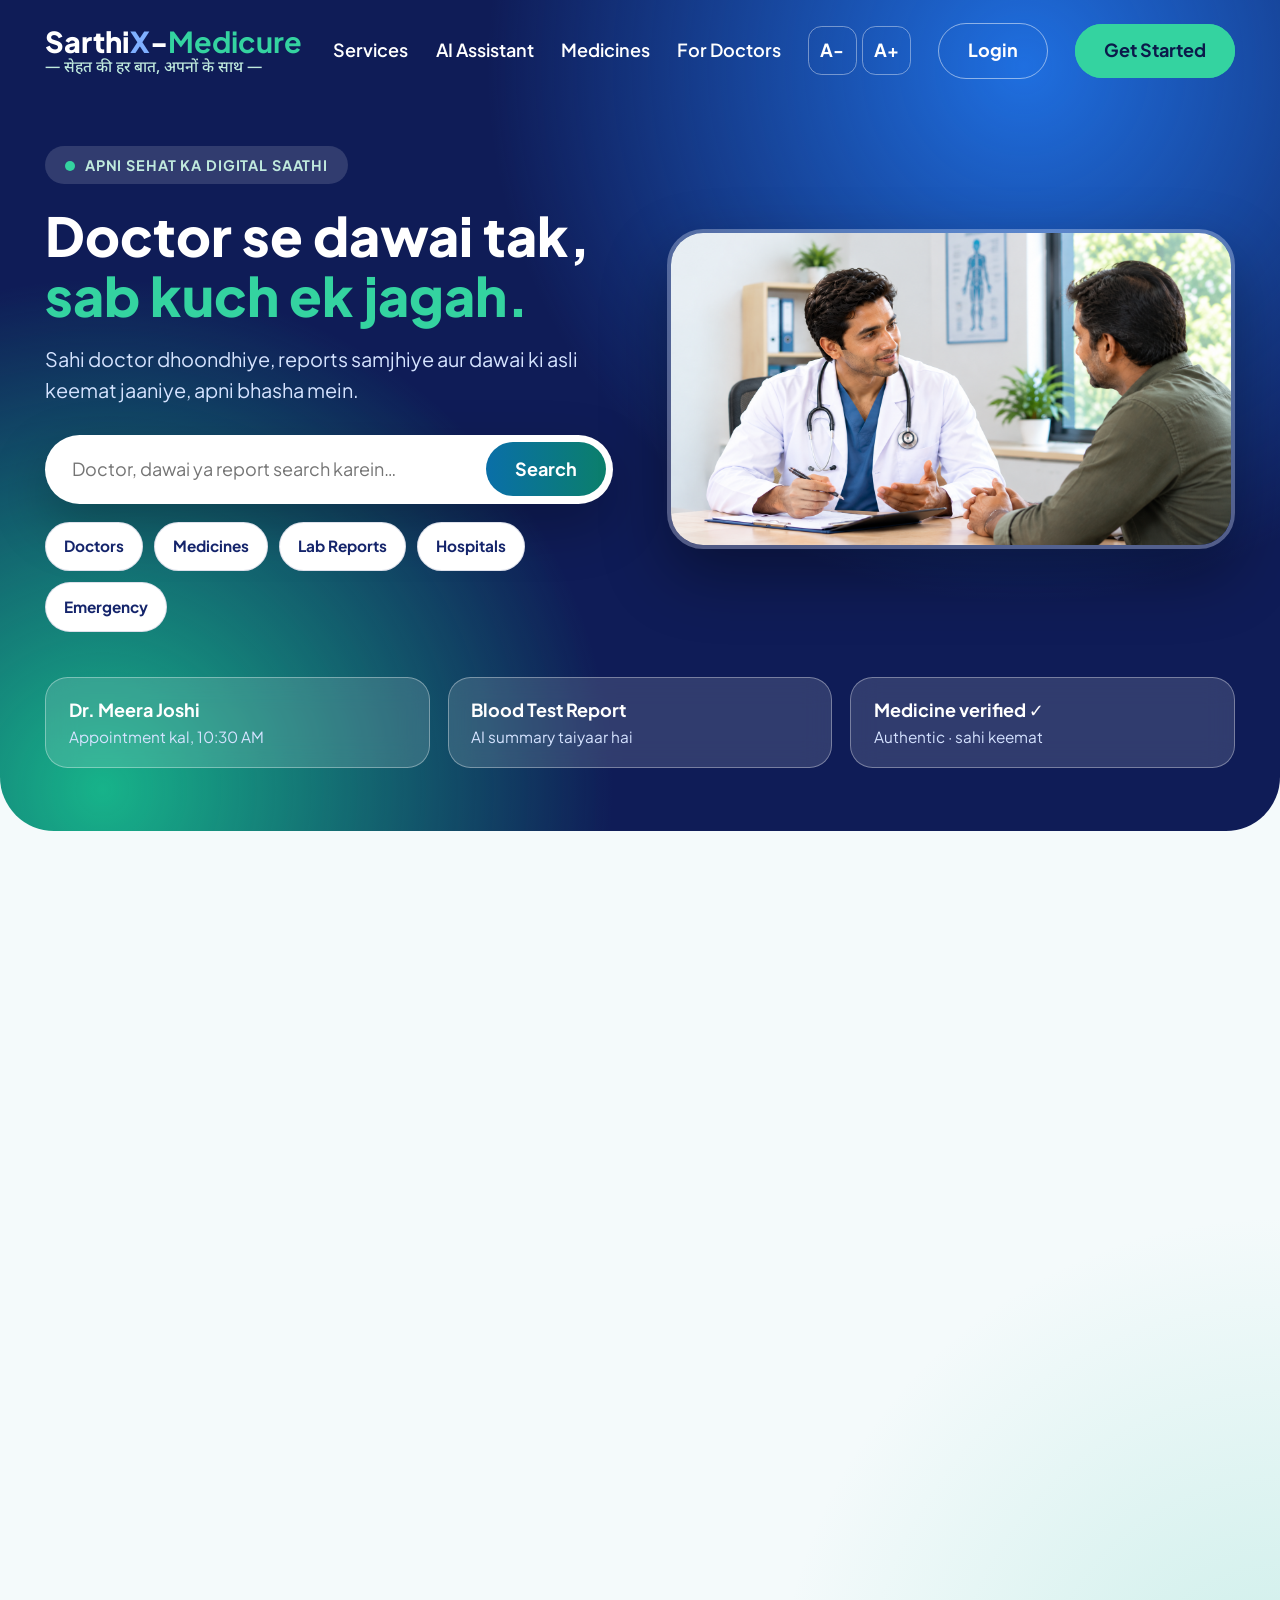
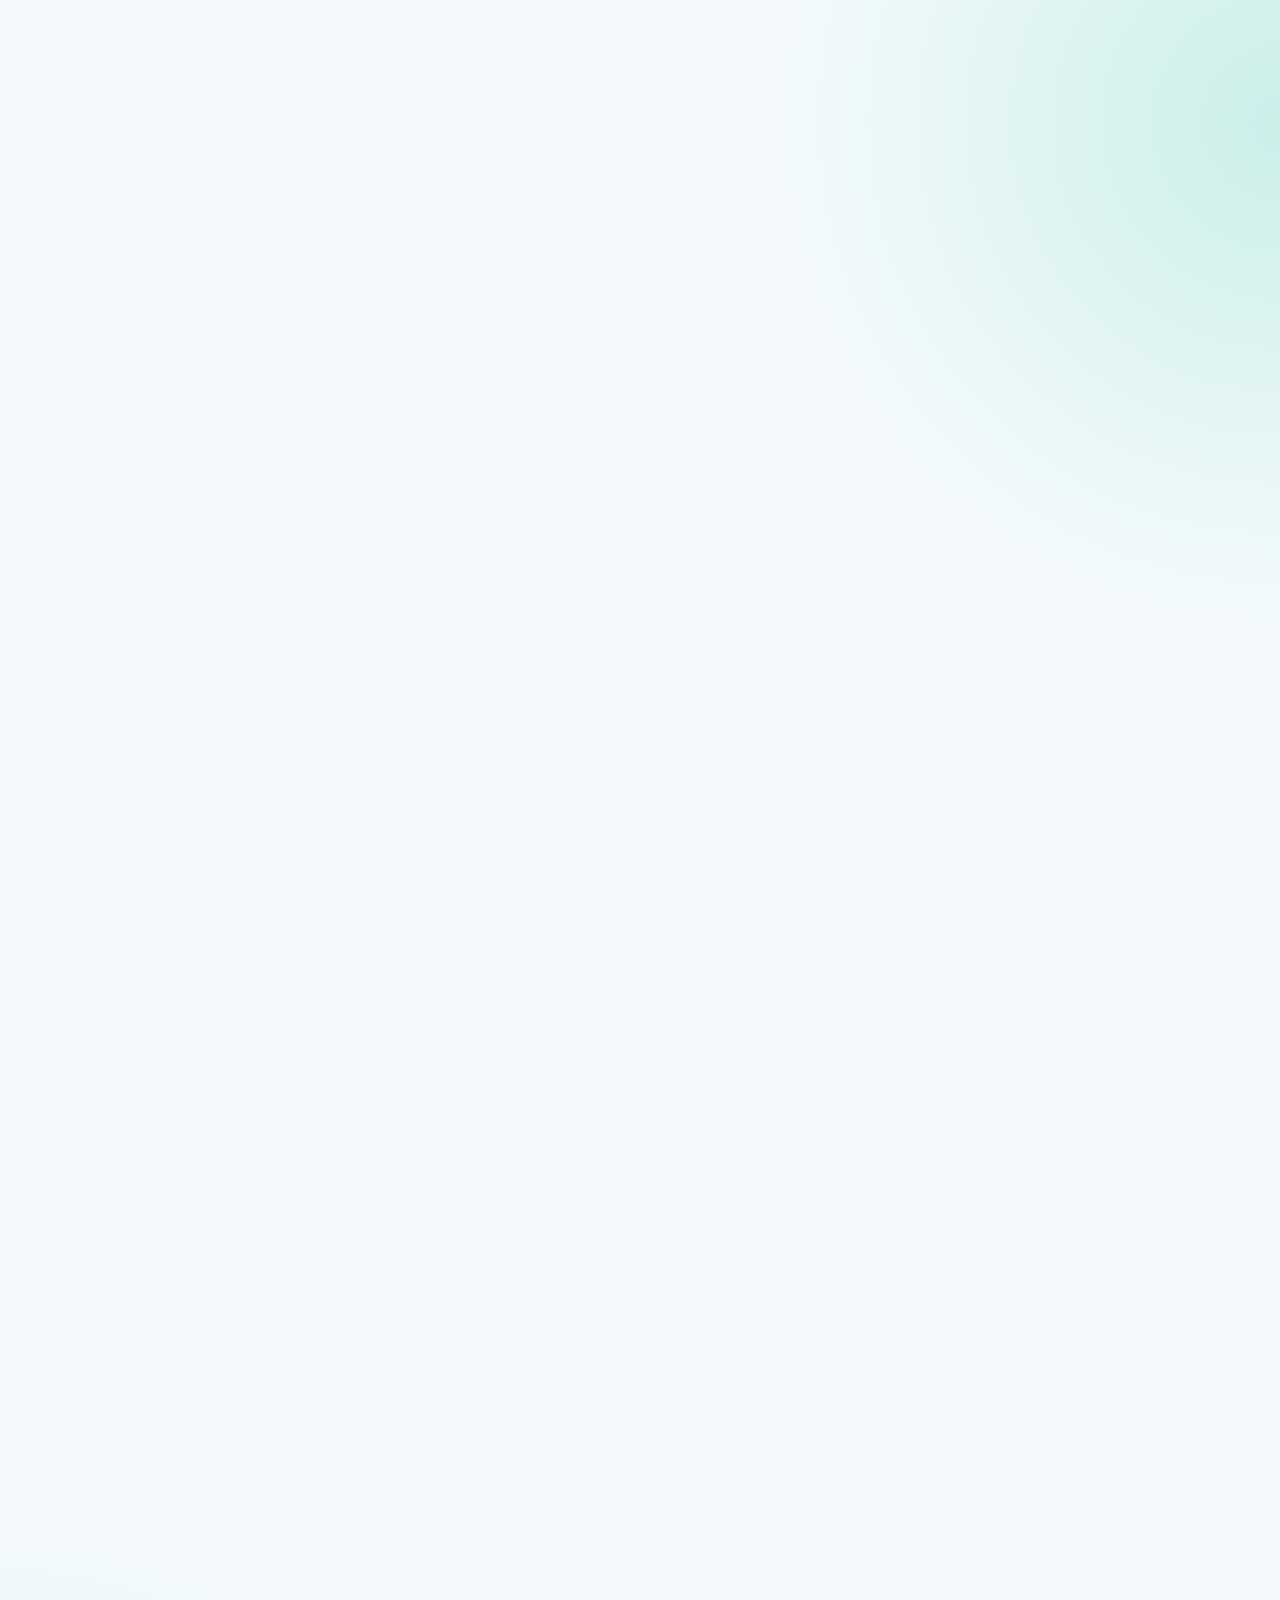
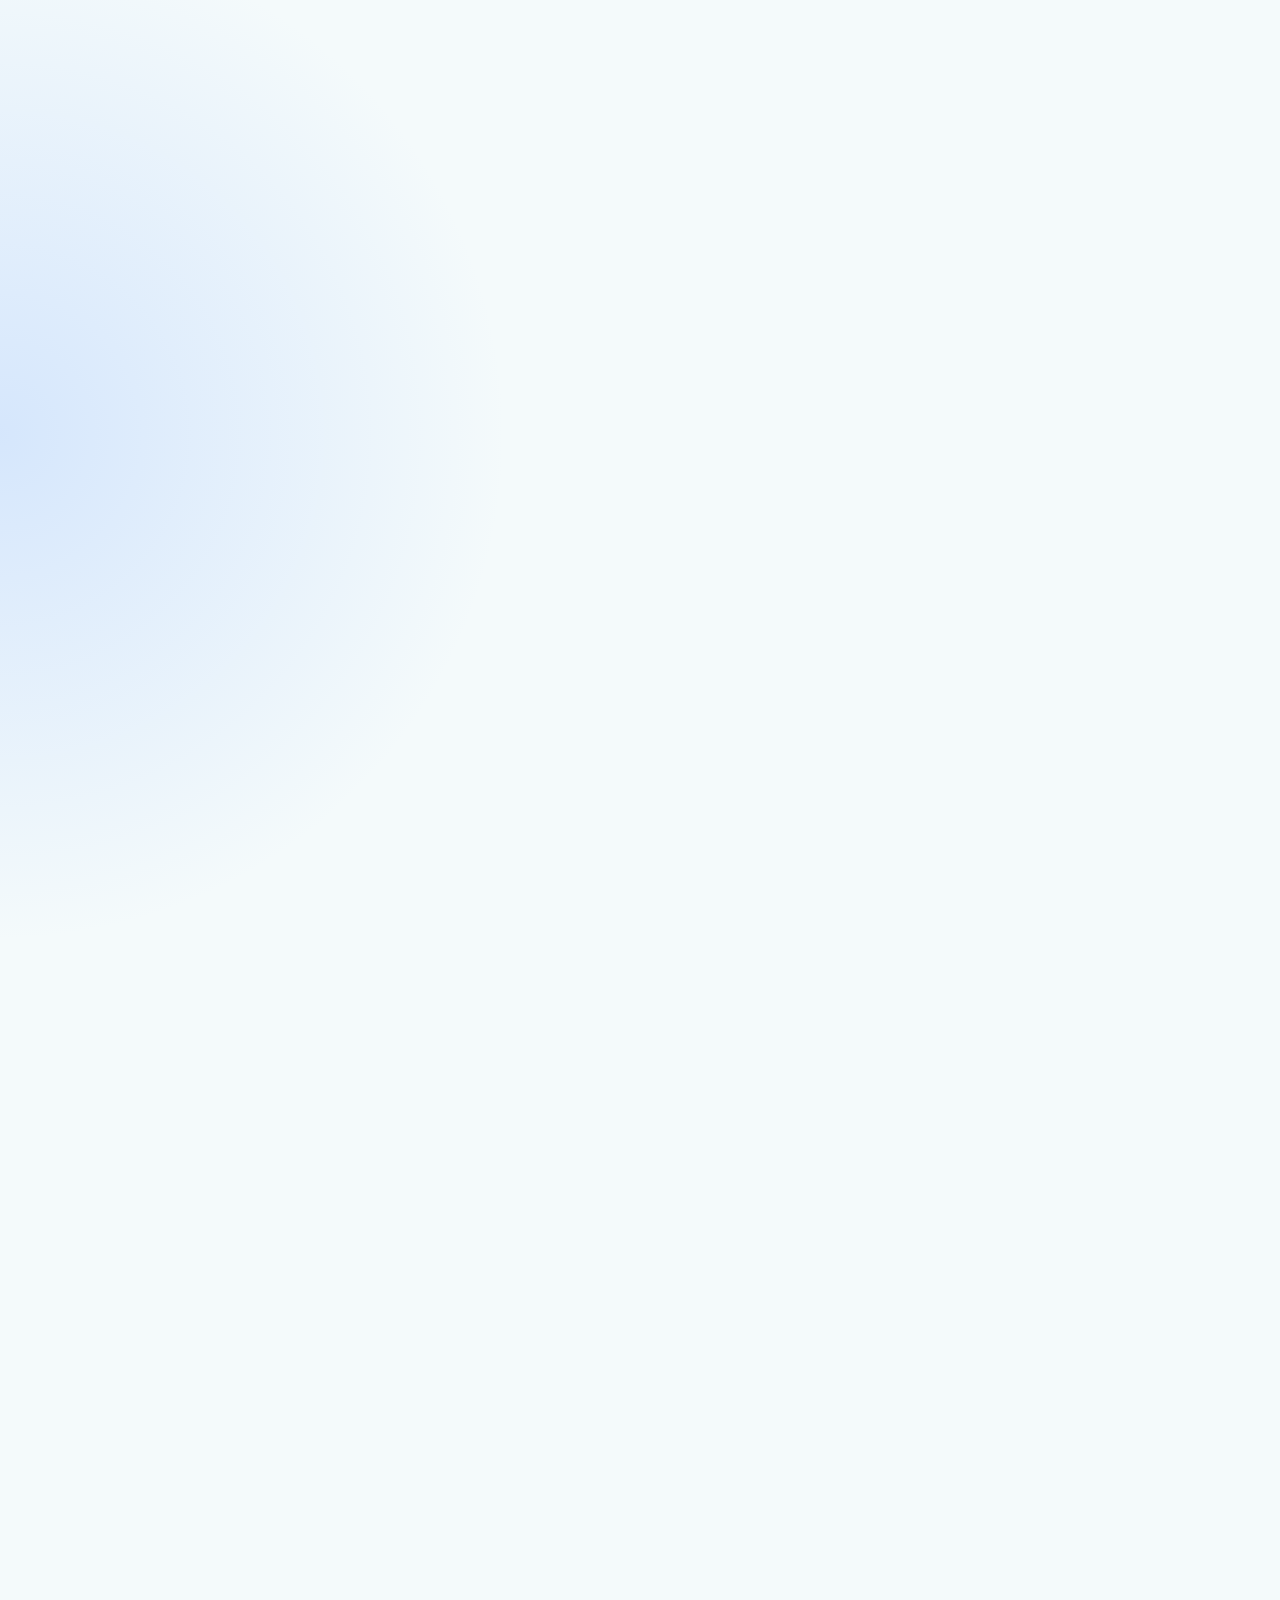
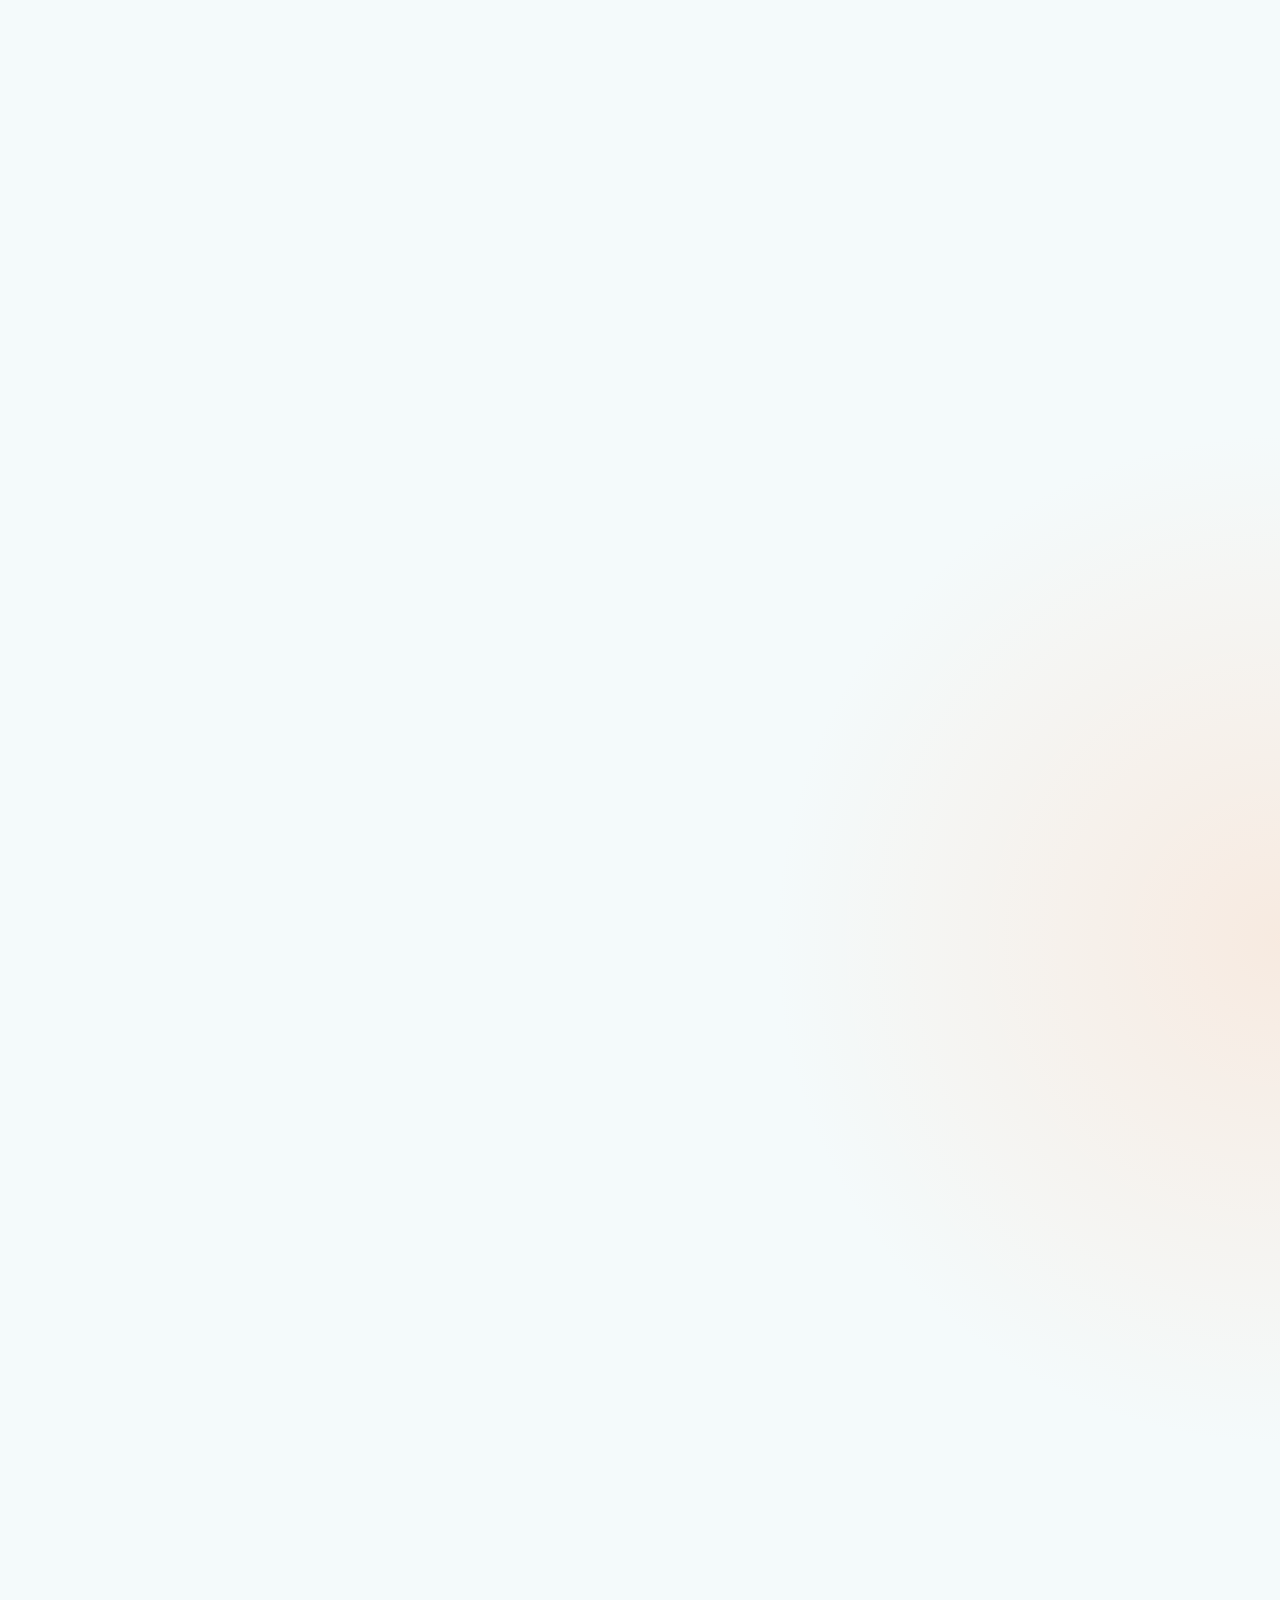
==== commit e4c0afa5: "Update landing page visuals and modes" ====
--- a/index.html
+++ b/index.html
@@ -48,7 +48,7 @@
 <p class="sr" id="status" role="status" aria-live="polite"></p>
 <div class="chips"><button type="button" class="chip">Doctors</button><button type="button" class="chip">Medicines</button><button type="button" class="chip">Lab Reports</button><button type="button" class="chip">Hospitals</button><button type="button" class="chip">Emergency</button></div>
 </div>
-<div class="hero-img"><img src="hero.jpg" width="2968" height="1024" alt="Muskurata doctor ek buzurg patient ko tablet par report dikha raha hai" fetchpriority="high" decoding="async"></div>
+<div class="hero-img"><img src="Compassionate Doctor-Patient Consultation.png" width="1670" height="941" alt="Doctor patient se dhyan se baat karte hue" fetchpriority="high" decoding="async"></div>
 </section>
 
 <section class="wrap quick">
@@ -73,30 +73,28 @@
 </section>
 
 <section class="wrap sec split" id="medicines">
-<div class="phone-col">
-<div class="phone" aria-label="Medicine scan ka namuna">
-<div class="screen">
-<div class="view" id="view">
-<div class="seg" role="tablist" aria-label="Jaanch ka tareeka"><button role="tab" aria-selected="true" data-mode="scan">Scan</button><button role="tab" aria-selected="false" data-mode="photo">Photo</button></div>
-<div class="strip"><b>Paracetamol 500mg</b><small>Strip of 10 tablets</small><i></i></div>
-<div class="frame"></div><div class="beam"></div>
-<p class="cap" id="cap">Barcode ko frame mein rakhein</p>
-</div>
-<div class="res">
-<div class="rr"><b>Scan result</b><span class="badge ok">Authentic ✓</span></div>
-<div class="rr line"><span>Batch</span><b>Verified</b></div>
-<div class="rr line"><span>Expiry</span><b>[date]</b></div>
-<p class="note">Sasti generic alternative available</p>
-<button class="btn navy full" type="button">Compare prices</button>
-</div>
-</div>
+<div class="medicine-visual" data-mode="photo">
+<div class="mode-buttons" role="group" aria-label="Jaanch ka tareeka"><button type="button" aria-pressed="false" data-mode="scan">Scan</button><button type="button" aria-pressed="true" data-mode="photo">Photo</button></div>
+<div class="medicine-image">
+<img class="medicine-photo" src="WhatsApp Image 2026-10-09 at 8.53.09 PM.jpeg" width="1448" height="1088" alt="WhatsApp par share ki gayi dawai ki photo" decoding="async">
+<img class="medicine-scan" src="SarthiX Medicine Scan Demo.png" alt="SarthiX-Medicure se paracetamol scan karte hue" decoding="async">
 </div>
 </div>
 <div class="txt">
+<div class="medicine-copy-wrap" data-mode="photo" aria-live="polite">
+<div class="medicine-copy" data-mode="scan" aria-hidden="true">
 <p class="eye">MEDICINE SCAN</p>
 <h2>Dawai scan karein, asli ya nakli turant jaanein</h2>
 <p class="muted">Strip ka barcode ya QR scan kijiye, ya phone se dawai ki photo kheenchiye. Jaanch ho jayegi aur sasti alternative bhi dikhegi.</p>
 <ol class="steps"><li>Barcode scan karein, ya phone se dawai ki photo kheenchein</li><li>Asli ya nakli, batch aur expiry ki jaanch paayein</li><li>Ek hi salt ki sasti dawaiyan compare karein</li></ol>
+</div>
+<div class="medicine-copy" data-mode="photo" aria-hidden="false">
+<p class="eye">MEDICINE PHOTO</p>
+<h2>Dawai ki photo se pehchaan, batch aur expiry check karein</h2>
+<p class="muted">Strip ya dabbe ki saaf photo dijiye. Dawai ka naam padhein, authenticity check karein aur sasti alternatives dekhein.</p>
+<ol class="steps"><li>Strip ya dabbe ki saaf photo upload karein</li><li>AI se naam, batch aur expiry padhein</li><li>Authenticity aur sasti alternatives check karein</li></ol>
+</div>
+</div>
 <div class="two">
 <article class="card sm" tabindex="0"><h3>Scan karein</h3><p>Barcode ya QR frame mein rakhein, turant jaanch.</p></article>
 <article class="card sm" tabindex="0"><h3>Photo kheenchein</h3><p>Strip ya dabbe ki saaf photo lein. AI naam aur batch padhkar jaanch karega.</p></article>
@@ -146,7 +144,7 @@
 
 <section class="wrap sec">
 <div class="join">
-<img class="crop" src="hero.jpg" width="2968" height="1024" alt="Muskurata doctor" loading="lazy" decoding="async" style="object-position:36% 20%">
+<div class="clinic-image-wrap"><img class="crop clinic-banner" src="SarthiX-Medicure Doctor Partner Banner.png" width="1665" height="944" alt="SarthiX-Medicure doctor partner banner" loading="lazy" decoding="async"></div>
 <div class="txt"><p class="eye blue-t">JOIN AS DOCTOR</p><h2>Apni clinic ko online layein, free mein</h2><p class="muted">Apna clinic page banayein, appointments lein aur paperwork kam karein.</p><a class="btn navy" href="login.html">Doctor ke roop mein judein →</a></div>
 </div>
 </section>
--- a/indexlanding.css
+++ b/indexlanding.css
@@ -45,7 +45,7 @@
 .search:focus-within{box-shadow:0 0 0 .3rem rgba(52,211,160,.55)}
 .chips{display:flex;flex-wrap:wrap;gap:.6rem;margin-top:1rem}
 .chip{border:1px solid var(--line);background:#fff;color:var(--navy);border-radius:999px;padding:.55rem 1rem;min-height:2.75rem;font:inherit;font-size:.85rem;font-weight:700;cursor:pointer;transition:background .2s,transform .2s}
-.hero-img img{width:100%;aspect-ratio:4/3;object-fit:cover;object-position:42% center;border-radius:2rem;border:4px solid rgba(255,255,255,.28);box-shadow:0 1.5rem 3.5rem rgba(0,0,0,.35)}
+.hero-img img{width:100%;aspect-ratio:1670/941;object-fit:cover;object-position:center;border-radius:2rem;border:4px solid rgba(255,255,255,.28);box-shadow:0 1.5rem 3.5rem rgba(0,0,0,.35)}
 .quick{display:grid;grid-template-columns:repeat(auto-fit,minmax(min(100%,15rem),1fr));gap:1rem;margin-top:2.5rem}
 .glass{background:rgba(255,255,255,.14);border:1px solid rgba(255,255,255,.35);border-radius:var(--r);padding:1rem 1.25rem;color:#fff}
 .glass b,.glass span{display:block}.glass span{font-size:.85rem;color:#D5E3FF}
@@ -77,29 +77,21 @@
 .two{display:grid;grid-template-columns:repeat(auto-fit,minmax(min(100%,11rem),1fr));gap:.8rem;margin-top:1rem}
 
 /* phone scan */
-.phone-col{display:flex;justify-content:center}
-.phone{width:min(18.5rem,100%);background:var(--deep);border-radius:2.6rem;padding:.75rem;box-shadow:0 1.5rem 3.5rem rgba(20,36,107,.3)}
-.screen{background:#fff;border-radius:2rem;overflow:hidden}
-.view{position:relative;height:14.5rem;background:linear-gradient(160deg,#BFE6FF,#DFF5F1);overflow:hidden}
-.seg{position:absolute;top:.8rem;left:50%;transform:translateX(-50%);display:flex;background:#fff;border-radius:999px;padding:.2rem;z-index:2}
-.seg button{border:0;background:transparent;border-radius:999px;padding:.4rem .9rem;min-height:2rem;font:inherit;font-size:.75rem;font-weight:700;color:var(--navy);cursor:pointer}
-.seg [aria-selected=true]{background:var(--navy);color:#fff}
-.strip{position:absolute;left:50%;top:50%;width:10.5rem;margin:-3.2rem 0 0 -5.25rem;background:#fff;border-radius:.8rem;padding:.7rem .8rem;box-shadow:0 .5rem 1.2rem rgba(20,36,107,.18)}
-.strip b{display:block;font-size:.72rem}.strip small{display:block;font-size:.6rem;color:var(--ink2);margin:.1rem 0 .5rem}
-.strip i{display:block;height:1.8rem;background:repeating-linear-gradient(90deg,var(--navy) 0 2px,#fff 2px 5px,var(--navy) 5px 6px,#fff 6px 10px)}
-.frame{position:absolute;left:50%;top:50%;width:12.5rem;height:8rem;margin:-4rem 0 0 -6.25rem;border:3px solid #17B38A;border-radius:1.2rem}
-.beam{position:absolute;left:50%;top:50%;width:11.5rem;height:3px;margin-left:-5.75rem;background:#17B38A;box-shadow:0 0 .9rem #17B38A;animation:beam 2.4s ease-in-out infinite alternate}
-@keyframes beam{from{transform:translateY(-3.4rem)}to{transform:translateY(3.4rem)}}
-.cap{position:absolute;bottom:.8rem;left:0;right:0;text-align:center;font-size:.75rem;font-weight:700}
-.view[data-mode=photo] .beam{display:none}.view[data-mode=photo] .frame{border-style:dashed}
-.view[data-mode=photo]::after{content:"";position:absolute;bottom:.5rem;left:50%;width:2.6rem;height:2.6rem;margin-left:-1.3rem;border-radius:50%;background:#fff;border:4px solid var(--navy)}
-.view[data-mode=photo] .cap{display:none}
-.res{padding:1rem}
-.rr{display:flex;justify-content:space-between;align-items:center;font-size:.85rem;color:var(--ink2)}.rr b{color:var(--navy)}
-.rr.line{padding:.6rem 0;border-bottom:1px solid #EEF5F4}
+.medicine-visual{display:flex;flex-direction:column;align-items:center;justify-content:center;gap:.8rem}
+.mode-buttons{display:flex;gap:.2rem;padding:.2rem;background:#EAF1F5;border-radius:999px}
+.mode-buttons button{border:0;border-radius:999px;padding:.55rem 1rem;background:transparent;color:var(--navy);font:inherit;font-size:.85rem;font-weight:700;cursor:pointer;transition:background-color .18s ease,color .18s ease,transform .18s ease,box-shadow .18s ease}
+.mode-buttons button:hover{background:#fff;transform:translateY(-1px);box-shadow:0 .2rem .5rem rgba(20,36,107,.12)}
+.mode-buttons button[aria-pressed=true]{background:var(--navy);color:#fff}
+.mode-buttons button:focus-visible{outline:2px solid #17B38A;outline-offset:2px}
+.medicine-image{position:relative;width:min(100%,36rem);aspect-ratio:4/3;margin:auto;overflow:hidden;border-radius:1rem;background:#fff}
+.medicine-image img{position:absolute;inset:0;display:block;width:100%;height:100%;object-fit:contain;border:3px solid var(--navy);border-radius:1rem;opacity:0;visibility:hidden;transform:scale(.985);transition:opacity .32s ease,transform .32s ease,visibility 0s linear .32s}
+.medicine-visual[data-mode=photo] .medicine-photo,.medicine-visual[data-mode=scan] .medicine-scan{opacity:1;visibility:visible;transform:scale(1);transition:opacity .32s ease,transform .32s ease,visibility 0s}
+.medicine-visual[data-mode=scan] .medicine-scan{border-color:#17B38A;object-fit:cover}
+.medicine-copy-wrap{display:grid}
+.medicine-copy{grid-area:1/1;opacity:0;visibility:hidden;transform:translateY(.5rem);pointer-events:none;transition:opacity .28s ease,transform .28s ease,visibility 0s linear .28s}
+.medicine-copy-wrap[data-mode=scan] .medicine-copy[data-mode=scan],.medicine-copy-wrap[data-mode=photo] .medicine-copy[data-mode=photo]{opacity:1;visibility:visible;transform:translateY(0);pointer-events:auto;transition:opacity .28s ease,transform .28s ease,visibility 0s}
 .badge{display:inline-block;border-radius:999px;padding:.25rem .7rem;font-size:.75rem;font-weight:700;font-style:normal}
 .ok{background:#D8F5E8;color:#0B6B50}.warn{background:#FFEFD3;color:#8A5300}
-.note{background:#FFF6E8;color:#8A5300;font-size:.82rem;font-weight:700;border-radius:.8rem;padding:.6rem .8rem;margin:.8rem 0}
 
 /* chat, doctors, join, senior, family */
 .chat{padding:1.5rem;background:#fff}
@@ -110,8 +102,13 @@
 .dark{background:var(--navy);color:#fff;border-radius:2rem;padding:clamp(1.5rem,4vw,3rem);display:grid;grid-template-columns:1fr 1fr;gap:2rem;align-items:center}
 .stats{display:grid;grid-template-columns:1fr 1fr;gap:.9rem}.stats .wide{grid-column:span 2}
 .stats b{font-size:1.9rem}.stats .wide b{font-size:1rem}.stats .warn{background:none;color:#FFB4AE;padding:0}
-.join{display:grid;grid-template-columns:minmax(0,18rem) 1fr;gap:2rem;align-items:center;background:linear-gradient(110deg,#E4EEFF,#DDF6EC);border:1px solid var(--line);border-radius:2rem;padding:clamp(1.2rem,3vw,2.2rem)}
+.join{display:grid;grid-template-columns:minmax(0,28rem) 1fr;gap:2rem;align-items:center;background:linear-gradient(110deg,#E4EEFF,#DDF6EC);border:1px solid var(--line);border-radius:2rem;padding:clamp(1.2rem,3vw,2.2rem)}
 .crop{width:100%;height:16rem;object-fit:cover;border-radius:1.5rem;box-shadow:0 1rem 2.2rem rgba(20,36,107,.18)}.crop.tall{height:26rem;border-radius:2rem}
+.clinic-image-wrap{position:relative;isolation:isolate}
+.clinic-image-wrap::before{content:"";position:absolute;inset:.65rem;border-radius:1.7rem;background:linear-gradient(135deg,#17B38A,#1B45B8);filter:blur(14px);opacity:.42;z-index:-1;animation:clinic-halo 3.5s ease-in-out infinite}
+.clinic-banner{position:relative;height:auto;aspect-ratio:1665/944;object-fit:contain;border:3px solid #fff;outline:1px solid rgba(11,127,107,.35);animation:clinic-float 5s ease-in-out infinite}
+@keyframes clinic-halo{0%,100%{opacity:.3;transform:scale(.98)}50%{opacity:.58;transform:scale(1.035)}}
+@keyframes clinic-float{0%,100%{transform:translateY(0)}50%{transform:translateY(-5px)}}
 .senior-img{position:relative}
 .tagbox{position:absolute;left:1rem;bottom:1rem;background:#fff;border-radius:1rem;padding:.7rem 1rem;font-weight:800;font-size:1.1rem;box-shadow:0 .6rem 1.4rem rgba(20,36,107,.2)}
 .bigbtns{display:grid;gap:.8rem;max-width:28rem;margin:1.2rem 0}
@@ -120,11 +117,11 @@
 .family{background:#fff;border:1px solid var(--line);border-radius:2rem;padding:clamp(1.4rem,4vw,2.5rem);display:grid;grid-template-columns:1fr 1fr;gap:2rem;align-items:center;box-shadow:0 .8rem 2.5rem rgba(20,36,107,.07)}
 .people{display:grid;gap:.9rem}
 .person{display:flex;align-items:center;gap:1rem;padding:1rem;background:#F4FAFB}
-.person div{flex:1}.person b,.person span{display:block}.person span{font-size:.85rem;color:var(--ink2)}
+.person div{flex:1}.person b,.person div>span{display:block}.person div>span{font-size:.85rem;color:var(--ink2)}
 .av{width:4rem;height:4rem;border-radius:50%;object-fit:cover;flex:none}
 .init{display:grid;place-items:center;color:#fff;font-weight:800;font-size:1.3rem;background:linear-gradient(135deg,#2F6BEA,#17B38A)}
 .g1{background:linear-gradient(135deg,#F5A524,#E5484D)}.g2{background:linear-gradient(135deg,#2F6BEA,#17B38A)}.g3{background:linear-gradient(135deg,#7A5AF8,#2F6BEA)}
-.who{display:flex;align-items:center;gap:.8rem}.who .av{width:3rem;height:3rem;font-size:1.1rem}.who b,.who span{display:block}.who span{font-size:.82rem;color:var(--ink2)}
+.who{display:flex;align-items:center;gap:.8rem}.who .av{width:3rem;height:3rem;font-size:1.1rem}.who b,.who div>span{display:block}.who div>span{font-size:.82rem;color:var(--ink2)}
 .stars{color:#B87400;letter-spacing:2px;margin:.7rem 0 .3rem}
 .cta{background:linear-gradient(110deg,#0A6FA8,#0B7F6B);color:#fff;border-radius:2rem;text-align:center;padding:clamp(2rem,5vw,3.5rem) 1.5rem}
 .cta p{margin:0 0 1.4rem;color:#EAF6FF}
@@ -154,7 +151,7 @@
 /* tablet */
 @media (max-width:1000px){
 .hero,.split,.dark,.family{grid-template-columns:1fr}
-.hero-copy{max-width:40rem}.phone-col{order:2}.split>.txt{order:1}
+.hero-copy{max-width:40rem}.medicine-visual{order:2}.split>.txt{order:1}
 .burger{display:block}
 .nav{display:none;position:absolute;left:0;right:0;top:100%;flex-direction:column;align-items:stretch;gap:.4rem;padding:1rem var(--gut) 1.4rem;background:var(--deep);border-radius:0 0 1.5rem 1.5rem;box-shadow:0 1rem 2rem rgba(0,0,0,.3)}
 .nav.open{display:flex}.nav>a{padding:.7rem 0}.fs{justify-content:flex-start}
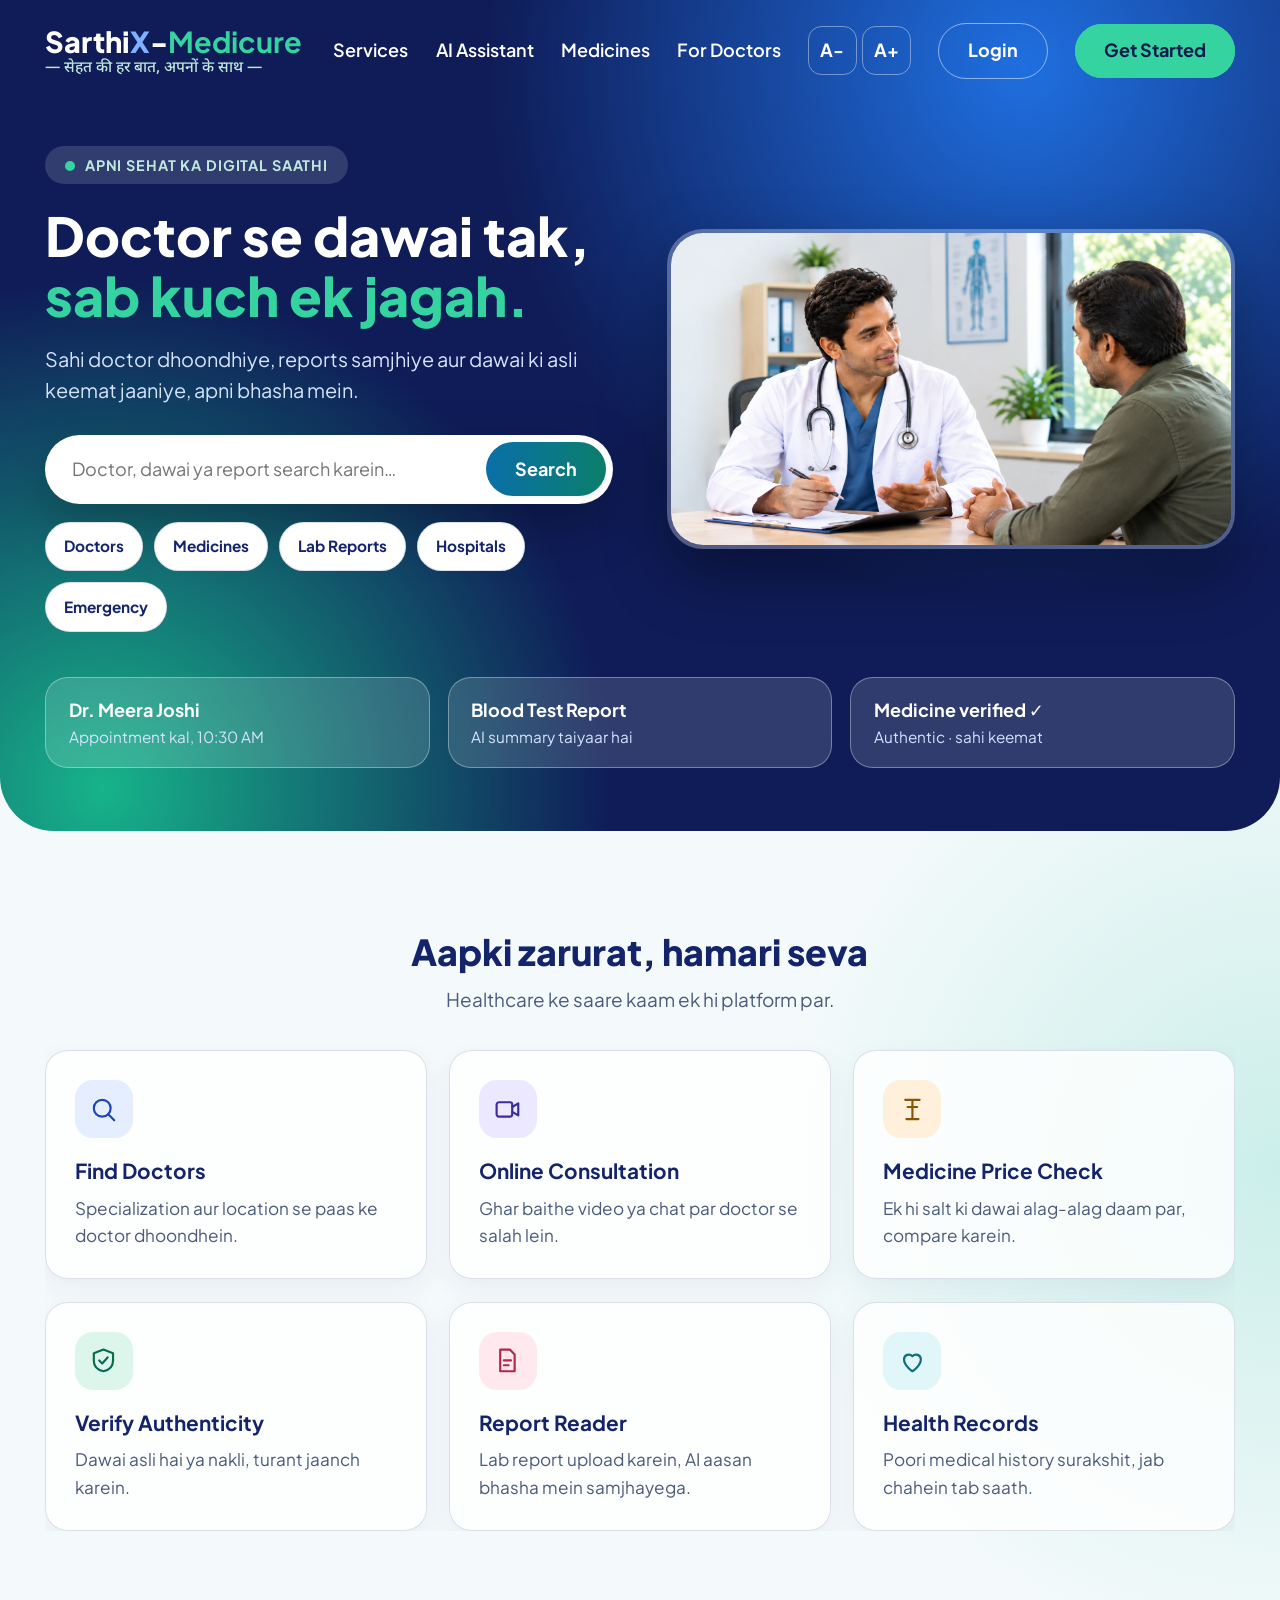
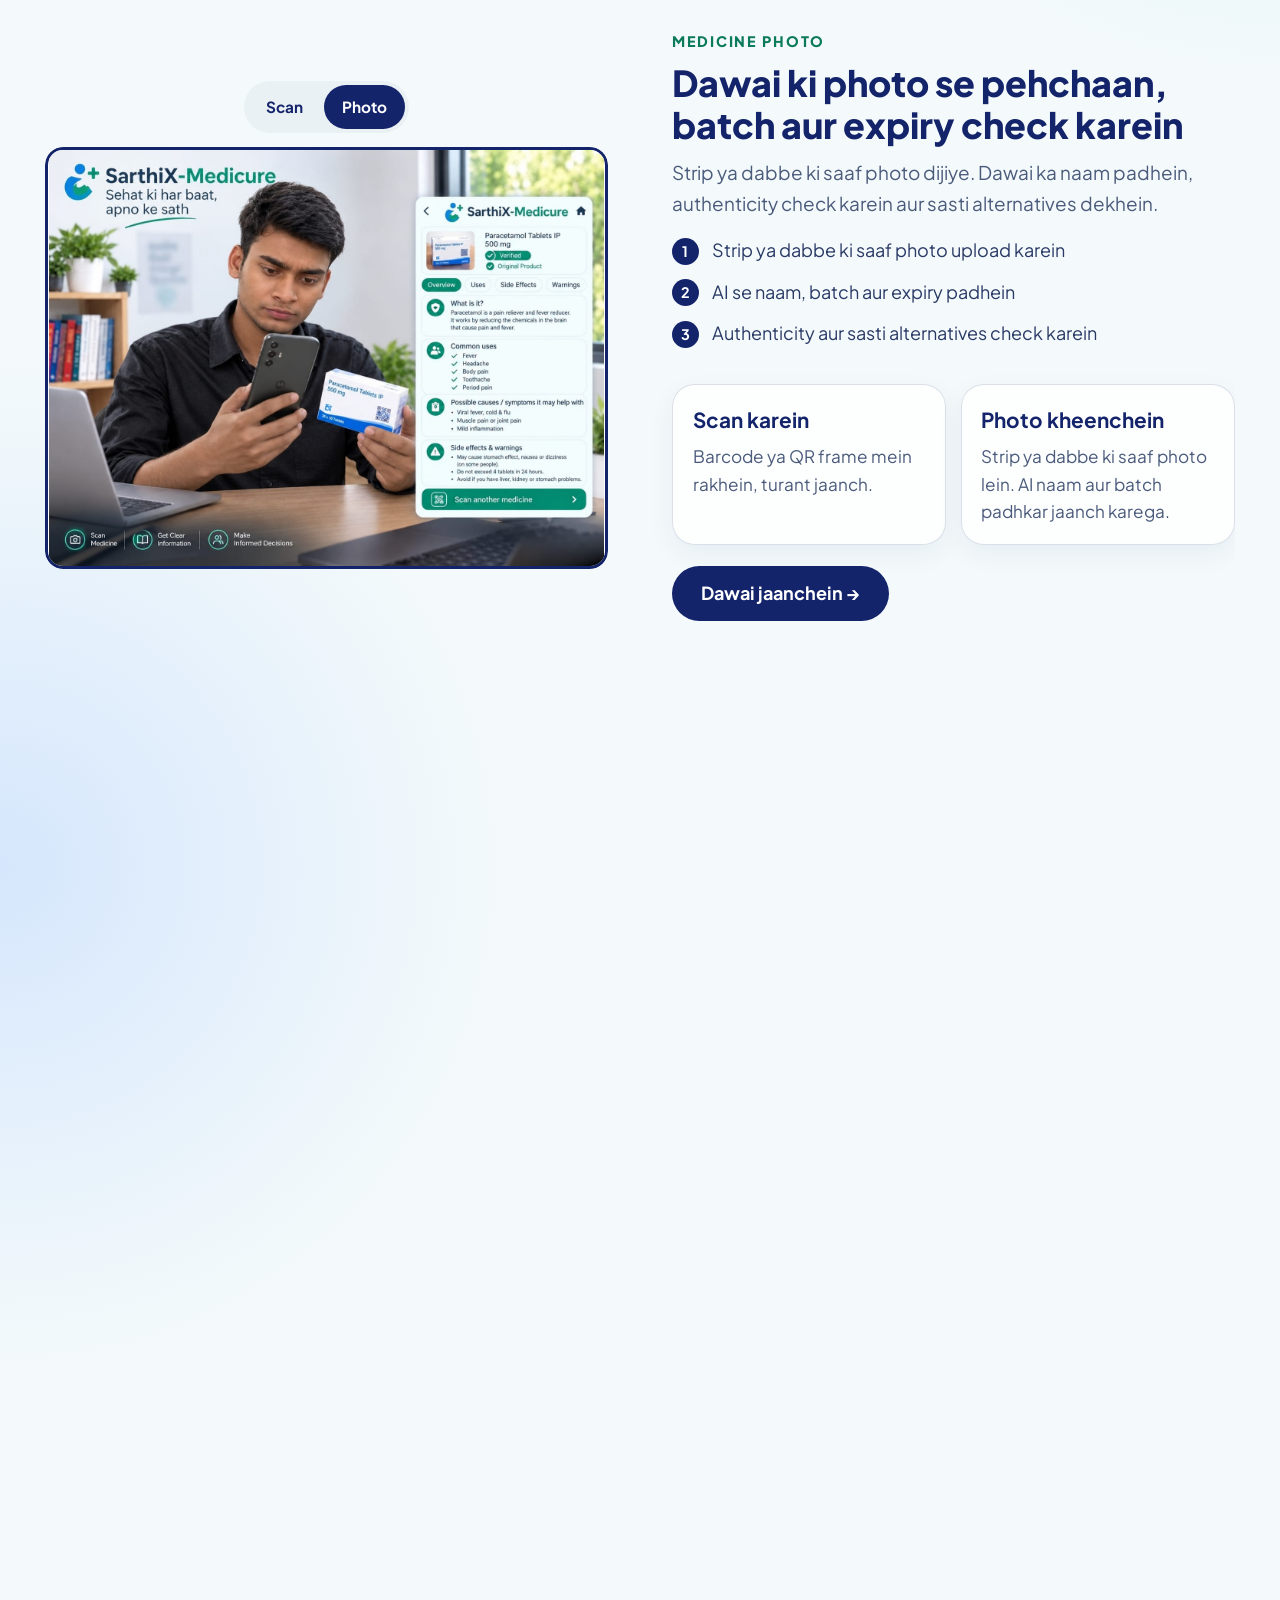
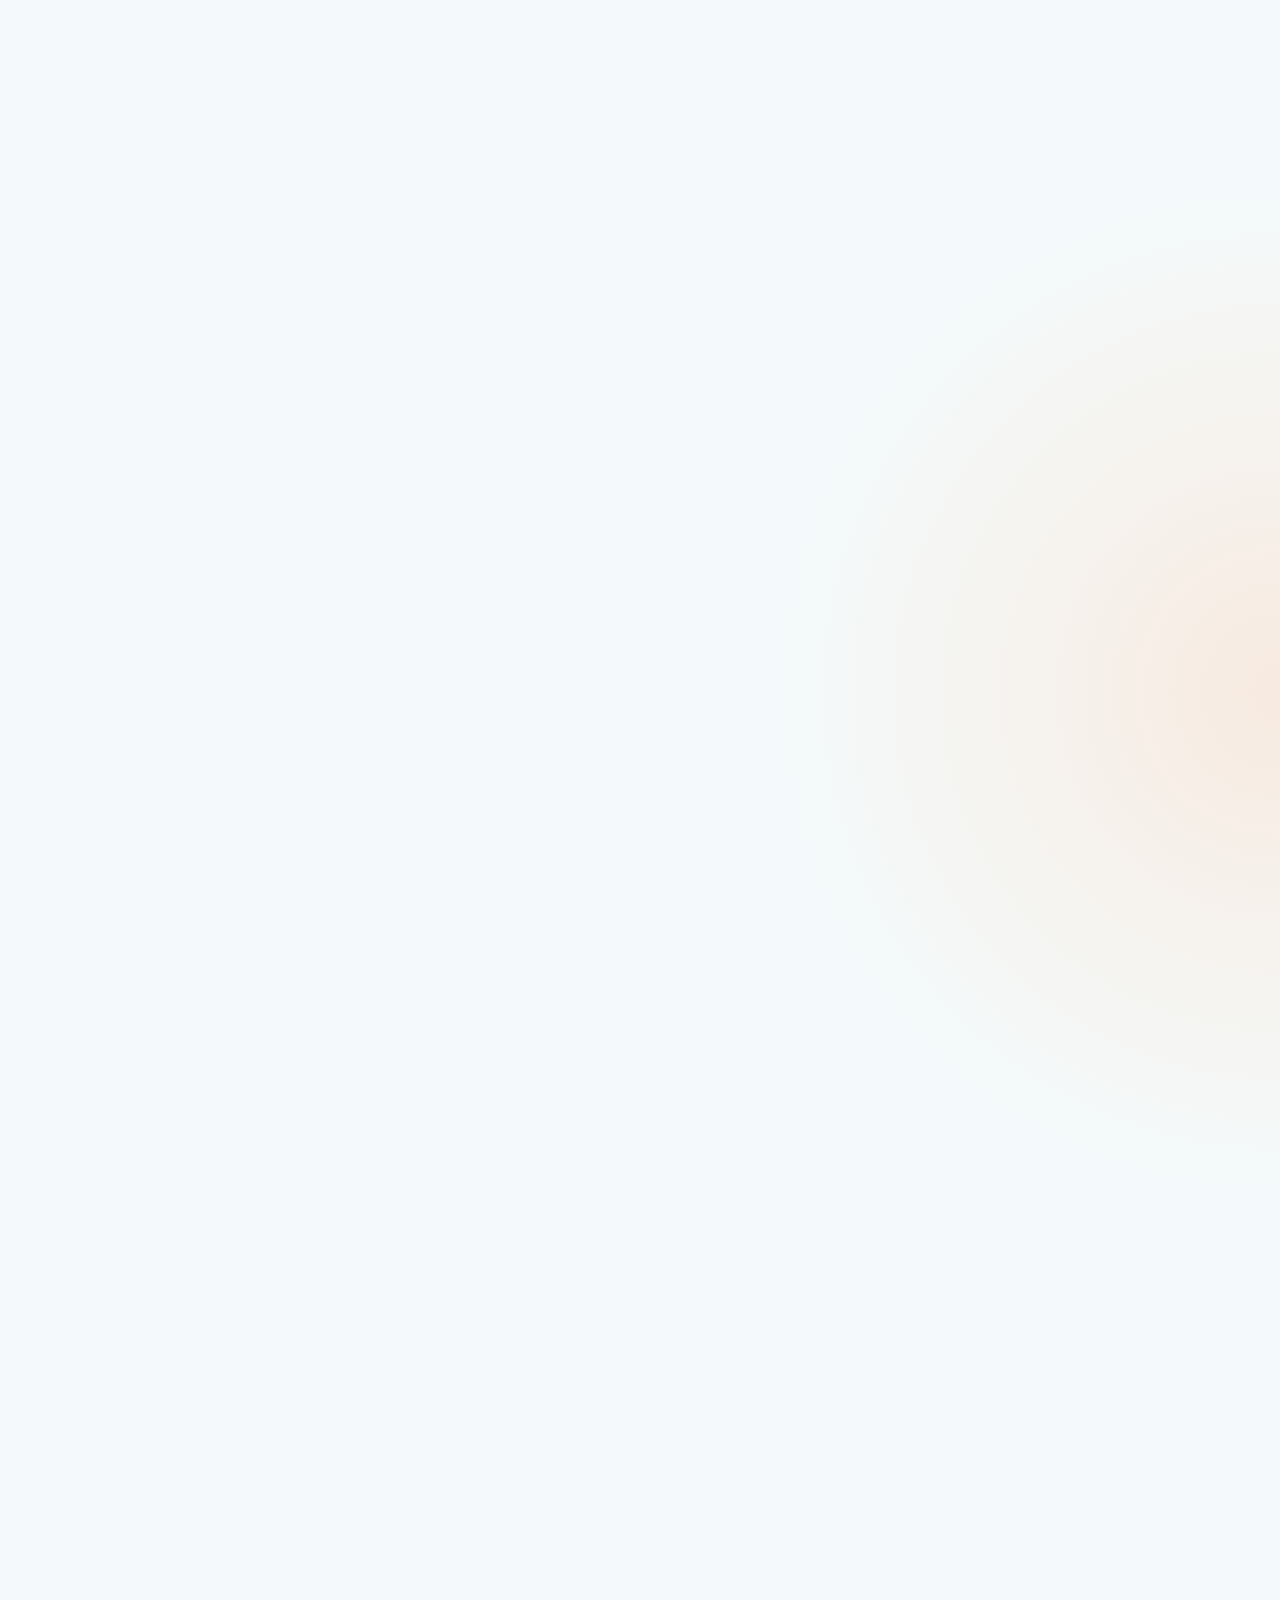
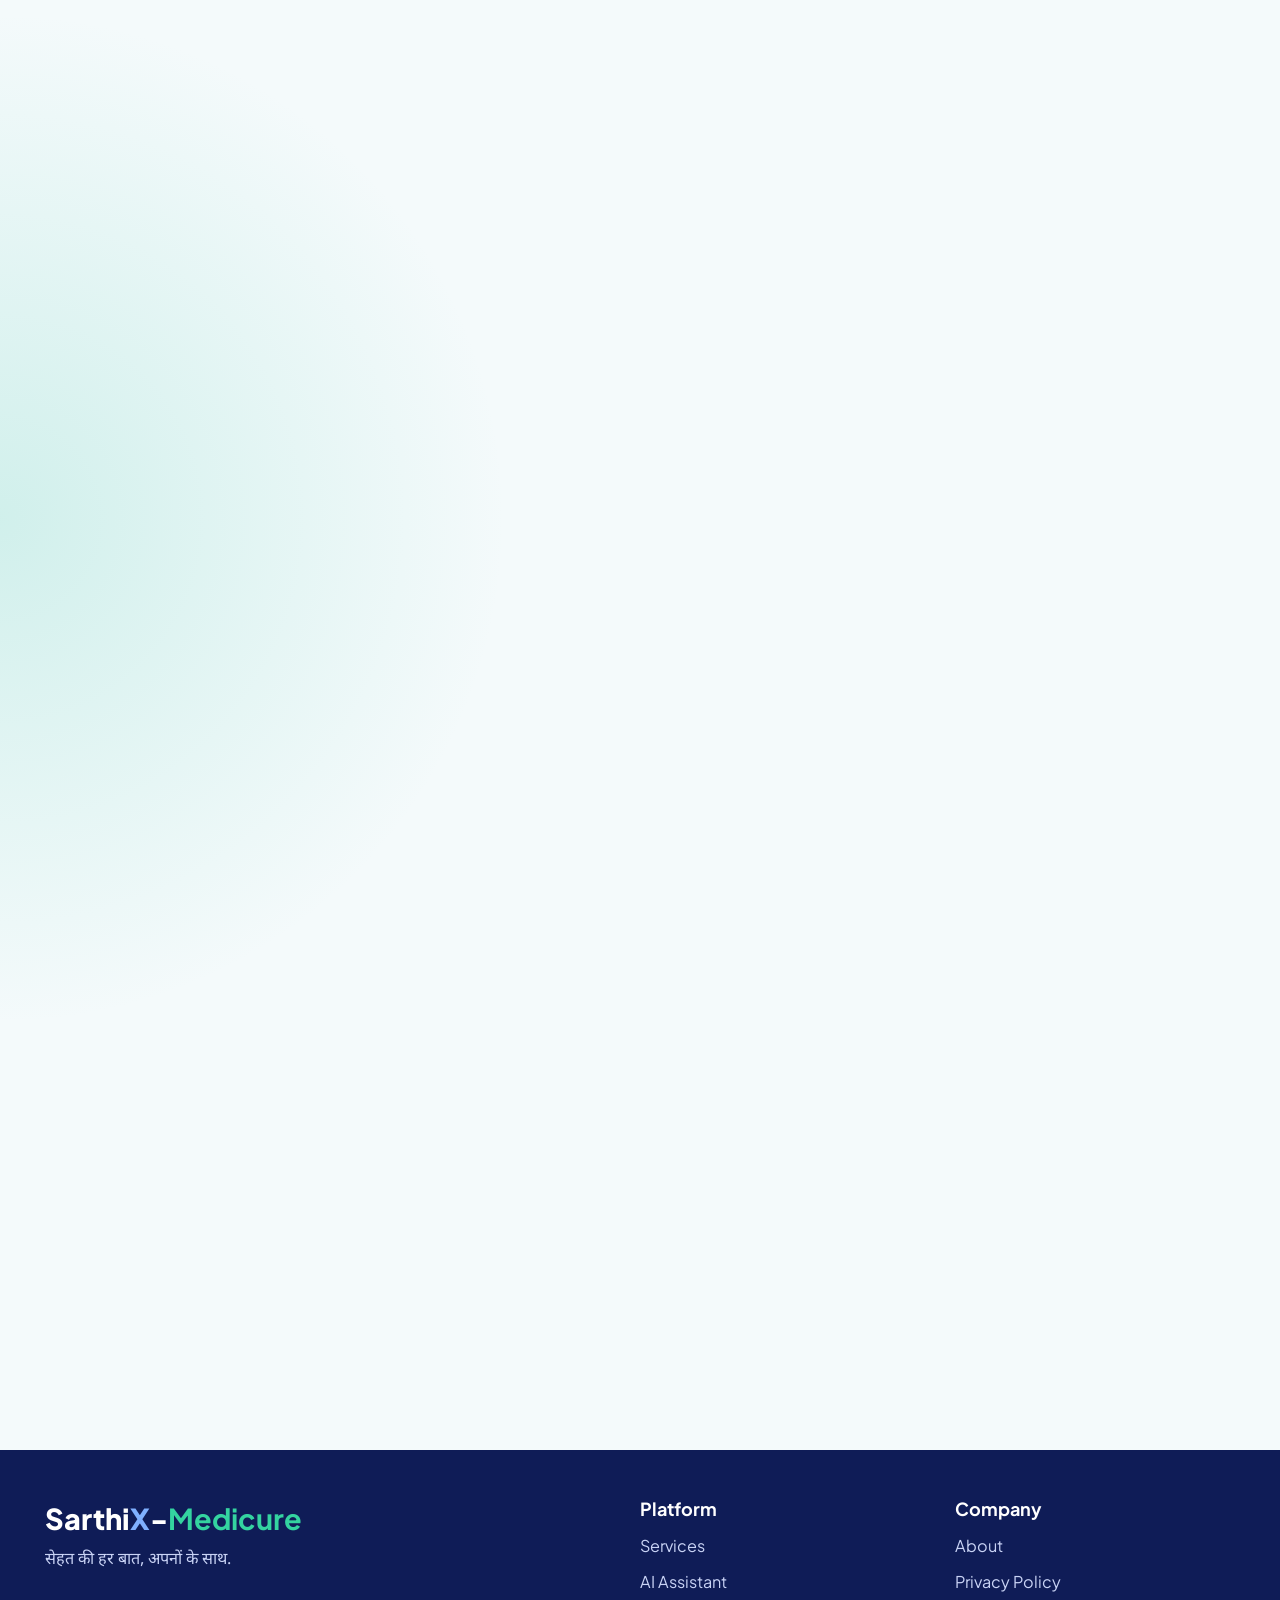
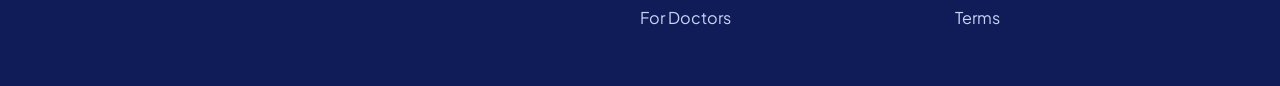
==== commit 01e48187: "Use senior mode consultation banner" ====
--- a/index.html
+++ b/index.html
@@ -150,7 +150,7 @@
 </section>
 
 <section class="wrap sec split" id="senior">
-<div class="senior-img"><img class="crop tall" src="hero.jpg" width="2968" height="1024" alt="Muskurati buzurg mahila" loading="lazy" decoding="async" style="object-position:60% 30%"><span class="tagbox">A+ &nbsp;Bade akshar</span></div>
+<div class="senior-img"><img class="crop tall senior-banner" src="Senior Mode Healthcare Consultation UI.png" width="1670" height="942" alt="Doctor senior patient ko tablet dikhate hue, saath mein Senior Mode ke bade buttons" loading="lazy" decoding="async"></div>
 <div class="txt">
 <p class="eye">SENIOR MODE</p>
 <h2>Buzurgon ke liye bade akshar, bade buttons</h2>
--- a/indexlanding.css
+++ b/indexlanding.css
@@ -104,6 +104,7 @@
 .stats b{font-size:1.9rem}.stats .wide b{font-size:1rem}.stats .warn{background:none;color:#FFB4AE;padding:0}
 .join{display:grid;grid-template-columns:minmax(0,28rem) 1fr;gap:2rem;align-items:center;background:linear-gradient(110deg,#E4EEFF,#DDF6EC);border:1px solid var(--line);border-radius:2rem;padding:clamp(1.2rem,3vw,2.2rem)}
 .crop{width:100%;height:16rem;object-fit:cover;border-radius:1.5rem;box-shadow:0 1rem 2.2rem rgba(20,36,107,.18)}.crop.tall{height:26rem;border-radius:2rem}
+.senior-banner{height:auto!important;aspect-ratio:1670/942;object-fit:contain}
 .clinic-image-wrap{position:relative;isolation:isolate}
 .clinic-image-wrap::before{content:"";position:absolute;inset:.65rem;border-radius:1.7rem;background:linear-gradient(135deg,#17B38A,#1B45B8);filter:blur(14px);opacity:.42;z-index:-1;animation:clinic-halo 3.5s ease-in-out infinite}
 .clinic-banner{position:relative;height:auto;aspect-ratio:1665/944;object-fit:contain;border:3px solid #fff;outline:1px solid rgba(11,127,107,.35);animation:clinic-float 5s ease-in-out infinite}
